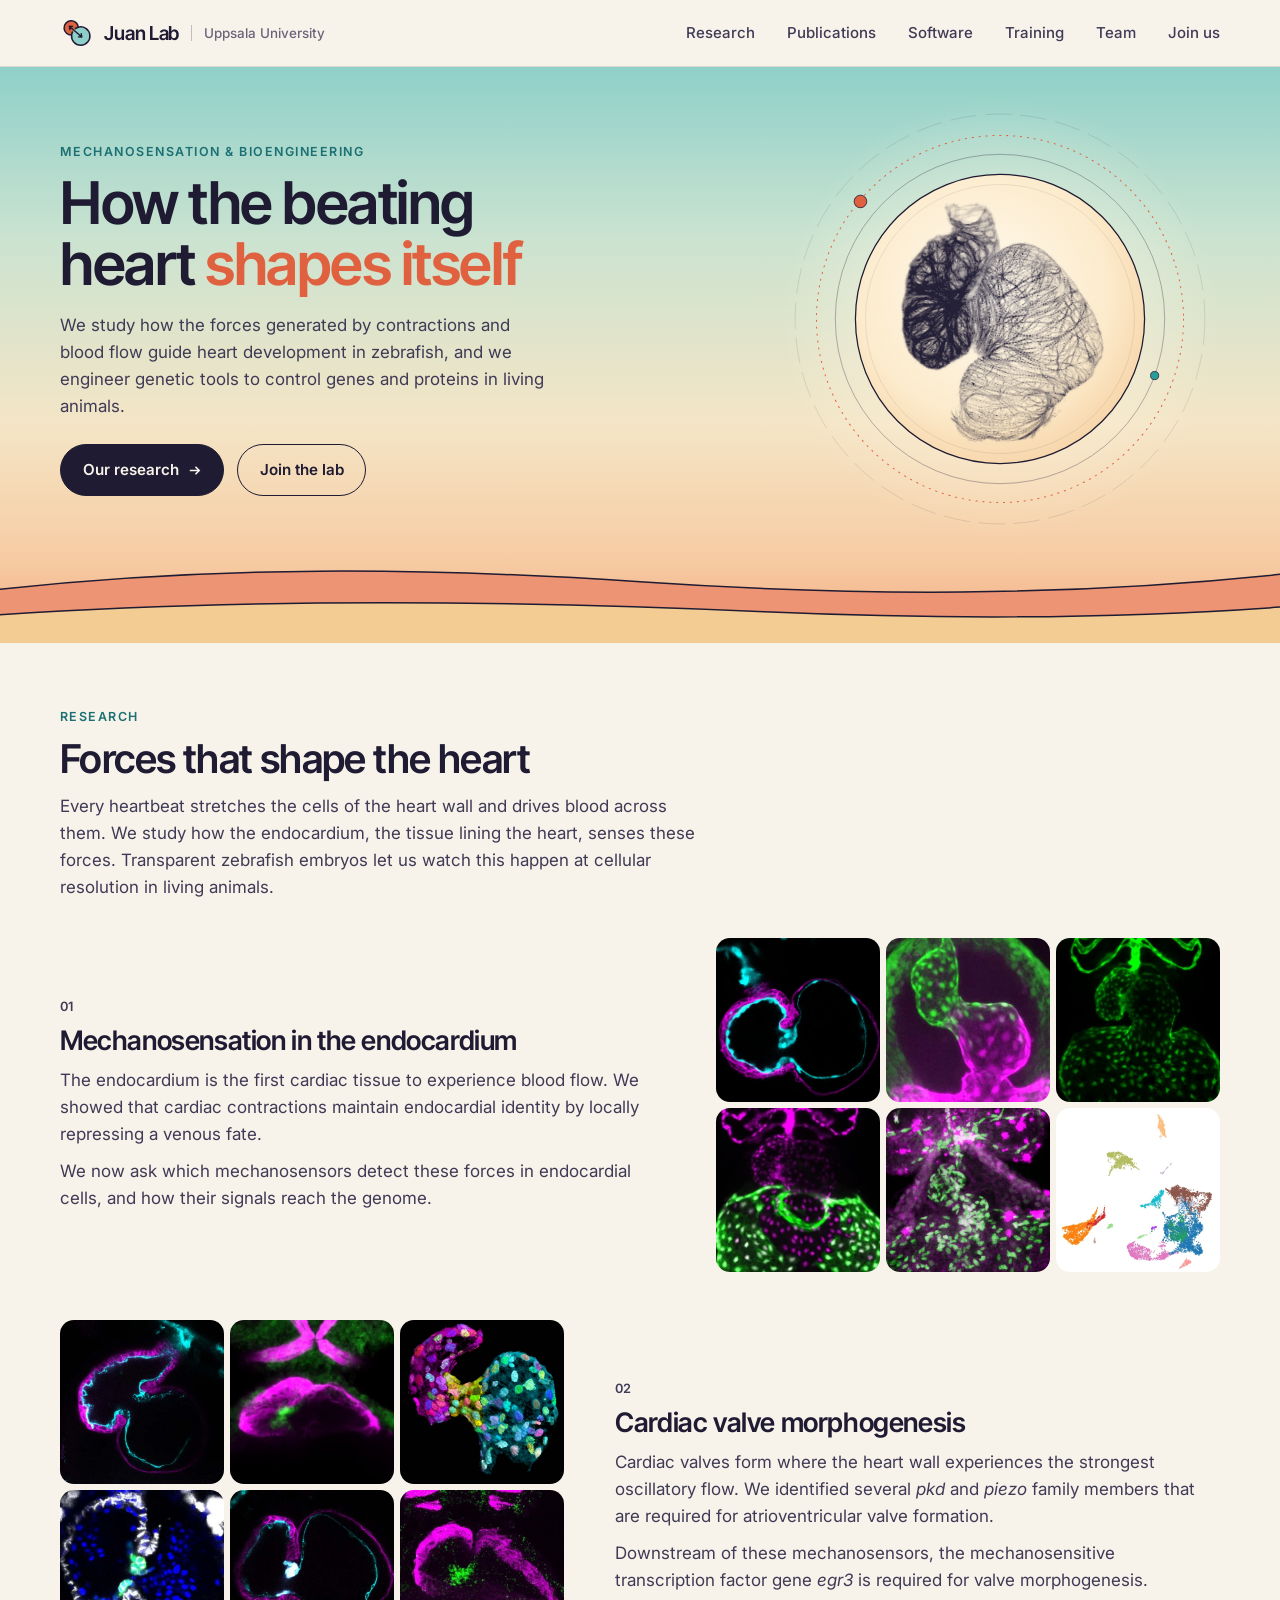
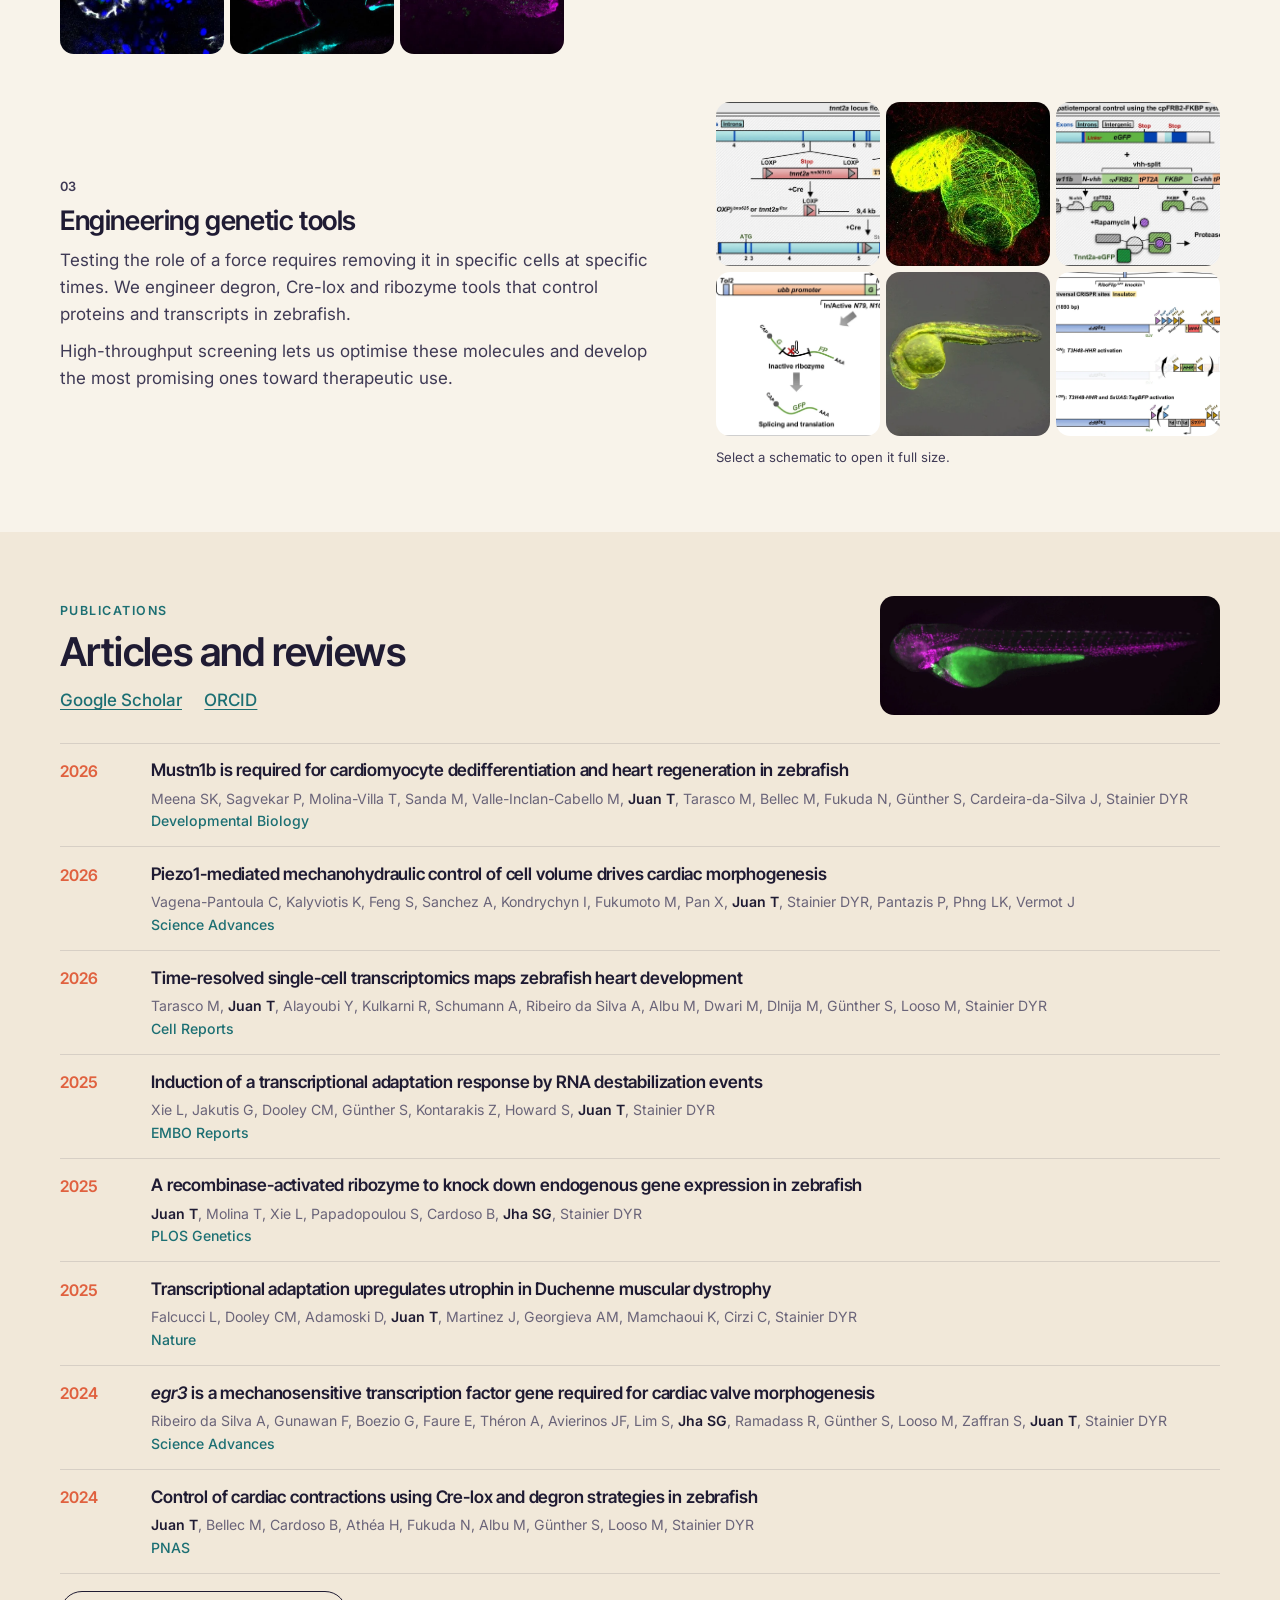
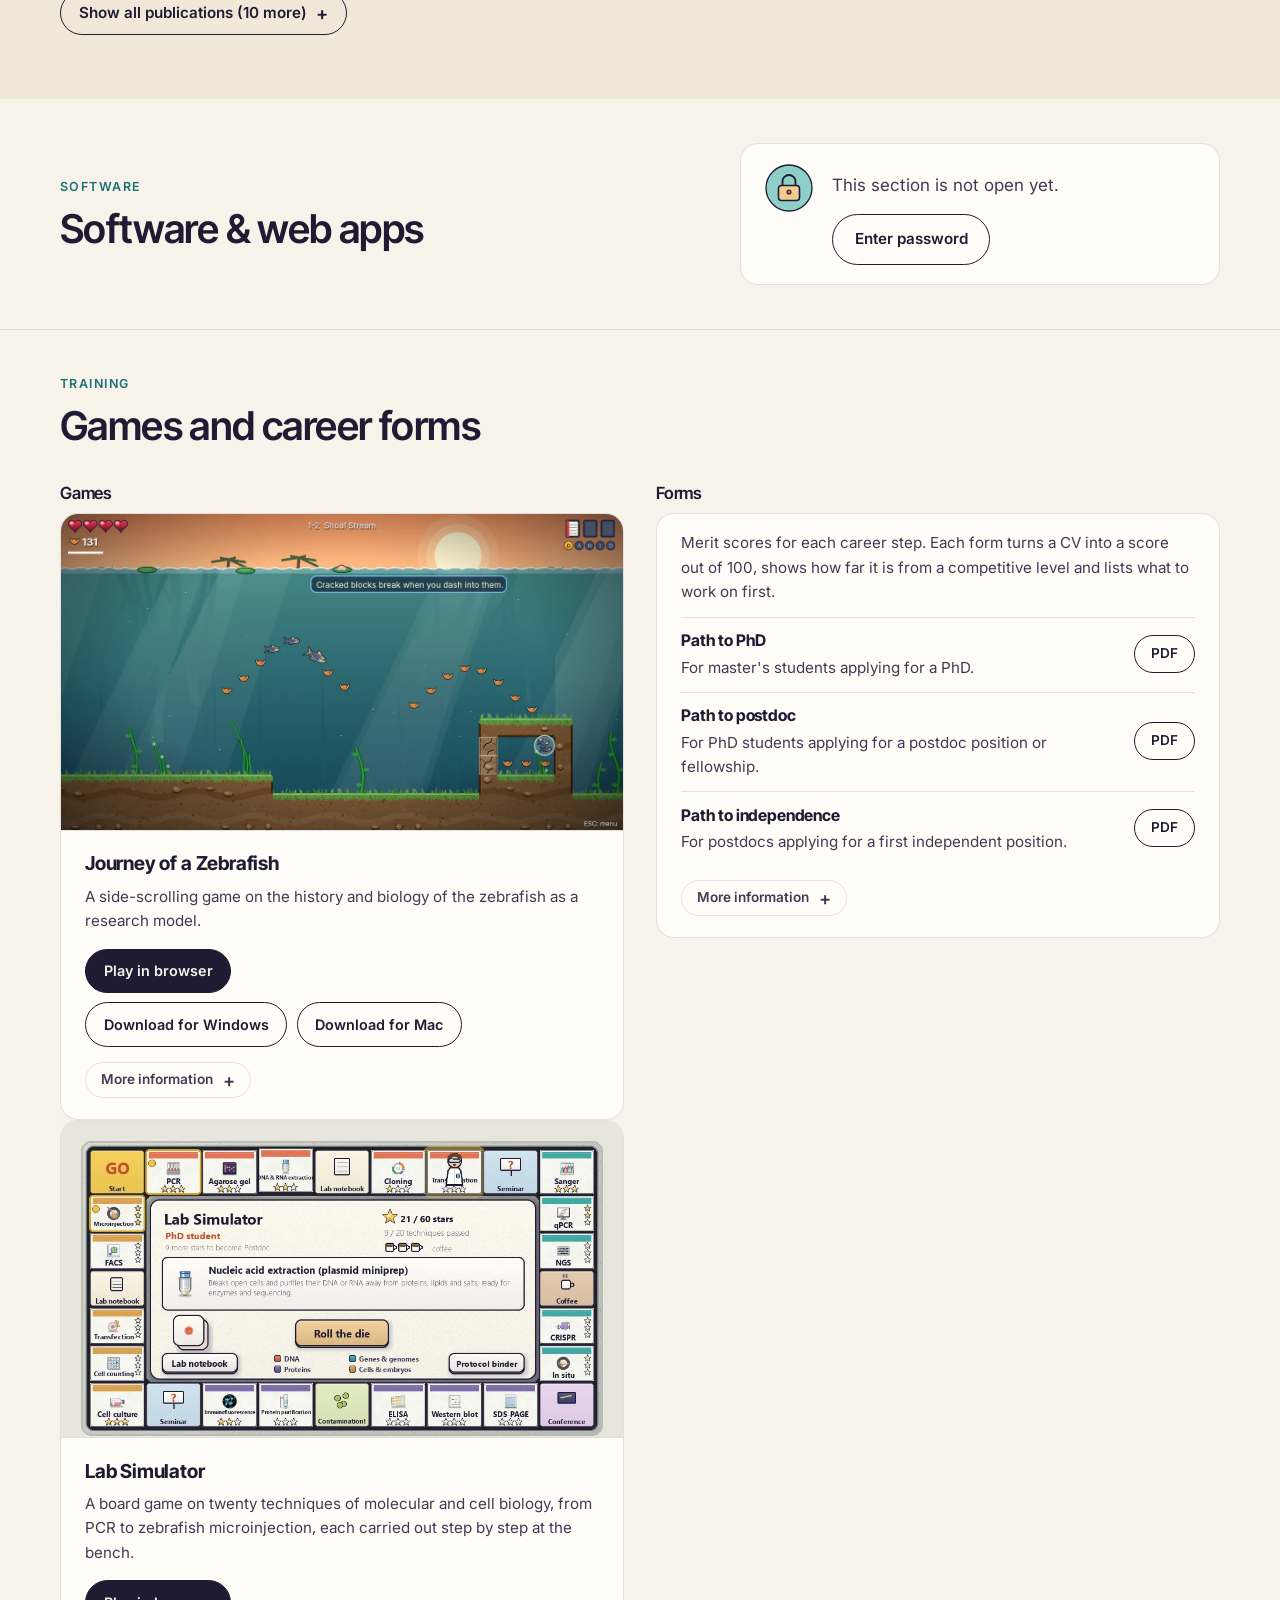
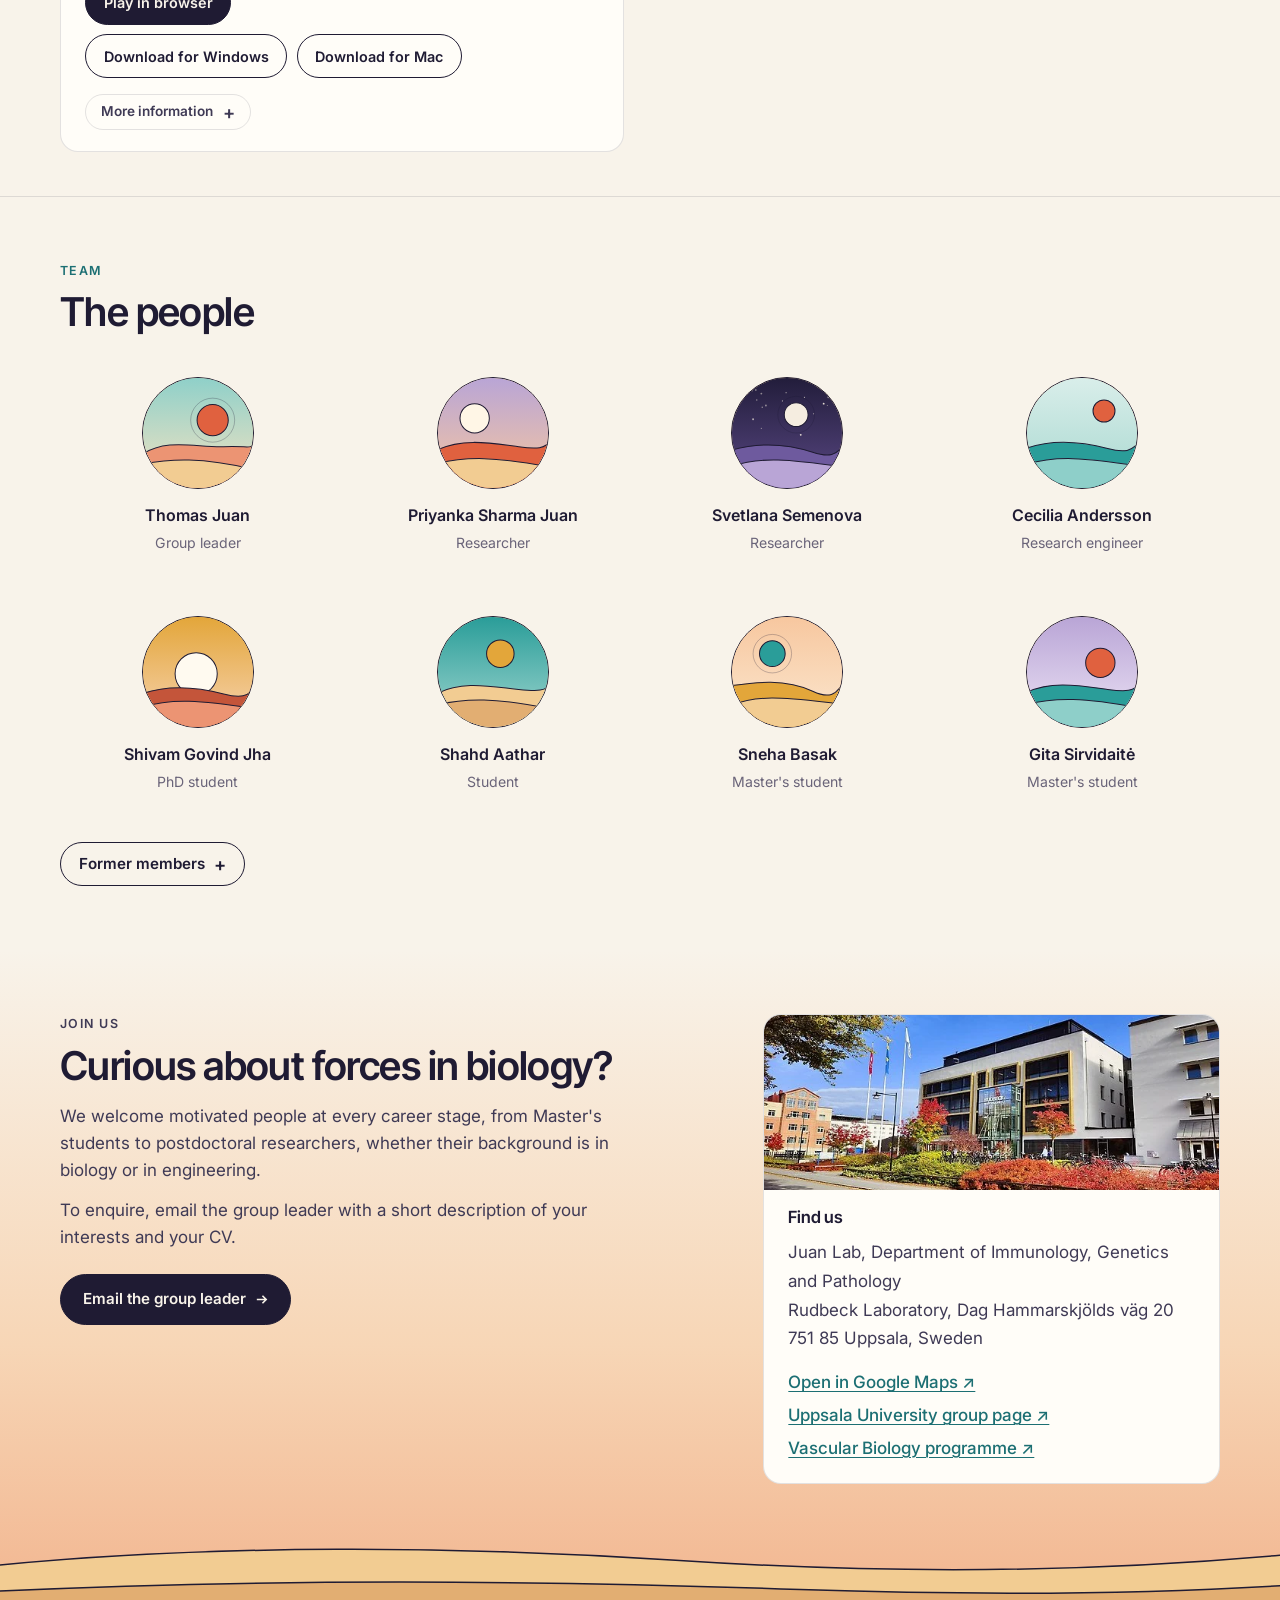
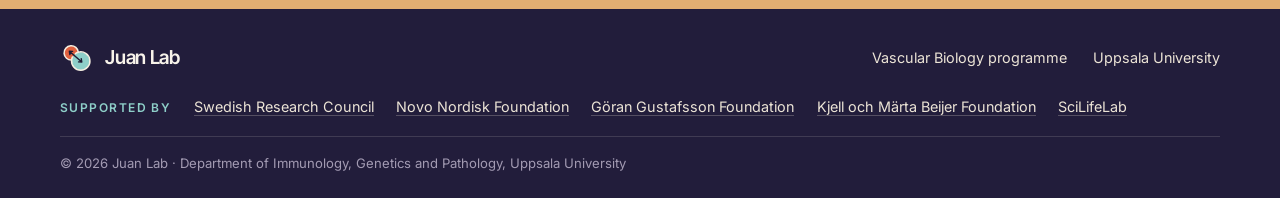
==== index.html @ f505b461 "Training: add Lab Simulator A second game in the Games subsection: a board game on twenty techniques" ====
<!DOCTYPE html>
<html lang="en">
<head>
  <meta charset="utf-8">
  <meta name="viewport" content="width=device-width, initial-scale=1">
  <title>Juan Lab · Mechanosensation and Bioengineering · Uppsala University</title>
  <meta name="description" content="Juan Lab at Uppsala University studies how cardiac contractions and blood flow shape the developing heart in zebrafish, and engineers genetic tools to control genes and proteins in living animals.">
  <link rel="canonical" href="https://juanlab.org/">
  <meta name="theme-color" content="#f8f3ea">

  <meta property="og:type" content="website">
  <meta property="og:site_name" content="Juan Lab">
  <meta property="og:title" content="Juan Lab · How the beating heart shapes itself">
  <meta property="og:description" content="Mechanosensation in cardiovascular development and biomolecule engineering, in zebrafish. Uppsala University.">
  <meta property="og:url" content="https://juanlab.org/">
  <meta property="og:image" content="https://juanlab.org/assets/img/hero/og-image.jpg?v=20261113b">
  <meta property="og:image:width" content="1200">
  <meta property="og:image:height" content="630">
  <meta property="og:image:alt" content="How the beating heart shapes itself, beside a line drawing of a zebrafish heart">
  <meta name="twitter:card" content="summary_large_image">

  <link rel="icon" href="assets/logo/favicon.svg?v=20261113d" type="image/svg+xml">
  <link rel="icon" href="assets/logo/favicon-32.png?v=20261113d" sizes="32x32" type="image/png">
  <link rel="apple-touch-icon" href="assets/logo/apple-touch-icon.png?v=20261113d">

  <link rel="preconnect" href="https://fonts.googleapis.com">
  <link rel="preconnect" href="https://fonts.gstatic.com" crossorigin>
  <link href="https://fonts.googleapis.com/css2?family=Inter+Tight:wght@500;600&family=Inter:wght@400;500;600&display=swap" rel="stylesheet">
  <link rel="stylesheet" href="assets/css/style.css?v=20261119b">

  <script type="application/ld+json">
  {
    "@context": "https://schema.org",
    "@type": "ResearchOrganization",
    "name": "Juan Lab",
    "url": "https://juanlab.org/",
    "logo": "https://juanlab.org/assets/logo/juanlab-logo.svg",
    "description": "Mechanosensation in cardiovascular development and biomolecule engineering in zebrafish.",
    "parentOrganization": { "@type": "CollegeOrUniversity", "name": "Uppsala University" },
    "address": {
      "@type": "PostalAddress",
      "streetAddress": "Dag Hammarskjölds väg 20",
      "postalCode": "751 85",
      "addressLocality": "Uppsala",
      "addressCountry": "SE"
    }
  }
  </script>
  <script>document.documentElement.classList.add('js');</script>
</head>

<body>
  <a class="skip-link" href="#main">Skip to content</a>

  <!-- ====================================================================
       HEADER
       ==================================================================== -->
  <header class="site-header">
    <div class="w nav">
      <a class="brand" href="#top" aria-label="Juan Lab, back to top">
        <img src="assets/logo/juanlab-logo.svg?v=20261113d" alt="" width="34" height="34">
        <span class="brand-name">Juan Lab</span>
        <span class="brand-aff">Uppsala University</span>
      </a>
      <button class="nav-toggle" type="button" aria-expanded="false" aria-controls="nav-links">
        <span></span><span class="visually-hidden">Menu</span>
      </button>
      <nav aria-label="Primary">
        <ul class="nav-links" id="nav-links">
          <li><a href="#research">Research</a></li>
          <li><a href="#publications">Publications</a></li>
          <li><a href="#software">Software</a></li>
          <li><a href="#training">Training</a></li>
          <li><a href="#team">Team</a></li>
          <li><a href="#join">Join us</a></li>
        </ul>
      </nav>
    </div>
  </header>

  <main id="main">

    <!-- ==================================================================
         HERO
         The "galaxy" is a line drawing of a zebrafish heart. It is capped in
         size so it stays sharp on large screens.
         ================================================================== -->
    <section class="hero" id="top" aria-labelledby="hero-title">
      <div class="w hero-inner">
        <div class="hero-copy">
          <p class="eyebrow">Mechanosensation &amp; Bioengineering</p>
          <h1 id="hero-title">How the beating heart <span>shapes itself</span></h1>
          <p class="lede">
            We study how the forces generated by contractions and blood flow guide heart development
            in zebrafish, and we engineer genetic tools to control genes and proteins in living animals.
          </p>
          <div class="hero-actions">
            <a class="btn" href="#research">Our research
              <svg viewBox="0 0 16 16" fill="none" aria-hidden="true"><path d="M3 8h10M9 4l4 4-4 4" stroke="currentColor" stroke-width="1.7"/></svg>
            </a>
            <a class="btn btn--light" href="#join">Join the lab</a>
          </div>
        </div>

        <div class="cosmos" aria-hidden="true">
          <svg class="galaxy-heart" viewBox="0 0 700 700">
            <defs>
              <radialGradient id="halo">
                <stop offset="0" stop-color="#fff6e2" stop-opacity=".95"/>
                <stop offset=".62" stop-color="#fff6e2" stop-opacity=".3"/>
                <stop offset="1" stop-color="#fff6e2" stop-opacity="0"/>
              </radialGradient>
              <radialGradient id="sunFill" cx=".44" cy=".4" r=".7">
                <stop offset="0" stop-color="#fffaf0"/>
                <stop offset=".62" stop-color="#fcebcc"/>
                <stop offset="1" stop-color="#f5cc9b"/>
              </radialGradient>
              <clipPath id="sunClip"><circle cx="350" cy="350" r="228"/></clipPath>
            </defs>
            <circle cx="350" cy="350" r="350" fill="url(#halo)"/>
            <g class="orbits" fill="none">
              <circle cx="350" cy="350" r="262" stroke="#1f1b33" stroke-width="1.1" stroke-opacity=".45"/>
              <circle cx="350" cy="350" r="292" stroke="#e0613f" stroke-width="1.6" stroke-dasharray="2 9" stroke-linecap="round"/>
              <circle cx="350" cy="350" r="326" stroke="#1f1b33" stroke-width=".8" stroke-opacity=".22" stroke-dasharray="42 14"/>
              <circle cx="128" cy="163" r="10" fill="#e0613f" stroke="#1f1b33" stroke-width="1.3"/>
              <circle cx="596" cy="440" r="6.5" fill="#2a9d99" stroke="#1f1b33" stroke-width="1.2"/>
            </g>
            <circle cx="350" cy="350" r="230" fill="url(#sunFill)" stroke="#1f1b33" stroke-width="2"/>
            <circle cx="350" cy="350" r="214" fill="none" stroke="#1f1b33" stroke-width=".7" stroke-opacity=".2"/>
            <g clip-path="url(#sunClip)">
              <image href="assets/img/hero/heart-lines.webp" x="183" y="148" width="334" height="405" transform="rotate(-7 350 350)"/>
            </g>
          </svg>
        </div>
      </div>

      <svg class="dunes" viewBox="0 0 1440 160" preserveAspectRatio="none" aria-hidden="true">
        <path d="M-10 72 C240 30 480 34 720 58 C960 82 1200 84 1450 44 L1450 175 L-10 175Z" fill="#ec9473" stroke="#1f1b33" stroke-width="1.5" vector-effect="non-scaling-stroke"/>
        <path d="M-10 114 C260 86 560 88 860 108 C1080 122 1280 118 1450 99 L1450 175 L-10 175Z" fill="#f2cc92" stroke="#1f1b33" stroke-width="1.5" vector-effect="non-scaling-stroke"/>
      </svg>
    </section>

    <!-- ==================================================================
         RESEARCH
         ================================================================== -->
    <section class="section" id="research" aria-labelledby="research-title">
      <div class="w">
        <header class="section-head">
          <p class="eyebrow">Research</p>
          <h2 id="research-title">Forces that shape the heart</h2>
          <p class="lede">
            Every heartbeat stretches the cells of the heart wall and drives blood across them.
            We study how the endocardium, the tissue lining the heart, senses these forces. Transparent
            zebrafish embryos let us watch this happen at cellular resolution in living animals.
          </p>
        </header>

        <div class="themes">
          <article class="theme reveal">
            <div>
              <p class="theme-tag">01</p>
              <h3>Mechanosensation in the endocardium</h3>
              <p>
                The endocardium is the first cardiac tissue to experience blood flow. We showed that cardiac
                contractions maintain endocardial identity by locally repressing a venous fate.
              </p>
              <p>
                We now ask which mechanosensors detect these forces in endocardial cells, and how their
                signals reach the genome.
              </p>
            </div>
            <div class="panel">
              <ul class="mosaic">
                <li><img src="assets/img/research-1-endocardium/heart-section.webp" width="693" height="693" loading="lazy" alt="Confocal section of a 72 hpf zebrafish heart"></li>
                <li><img src="assets/img/research-1-endocardium/endocardium-and-vein.webp" width="368" height="368" loading="lazy" alt="Zebrafish heart labelled with endocardial and venous reporters"></li>
                <li><img src="assets/img/research-1-endocardium/heart-and-arches.webp" width="512" height="512" loading="lazy" alt="Zebrafish heart and pharyngeal arch vessels, endothelial reporter"></li>
                <li><img src="assets/img/research-1-endocardium/endocardial-ring.webp" width="360" height="360" loading="lazy" alt="Zebrafish heart imaged with endothelial and nuclear reporters"></li>
                <li><img src="assets/img/research-1-endocardium/heart-nuclei.webp" width="512" height="512" loading="lazy" alt="Zebrafish heart with fluorescent nuclei"></li>
                <li class="light"><img src="assets/img/research-1-endocardium/single-cell-umap.webp" width="451" height="450" loading="lazy" alt="Single-cell transcriptomic map of zebrafish heart cells"></li>
              </ul>
            </div>
          </article>

          <article class="theme reveal">
            <div>
              <p class="theme-tag">02</p>
              <h3>Cardiac valve morphogenesis</h3>
              <p>
                Cardiac valves form where the heart wall experiences the strongest oscillatory flow. We identified
                several <i>pkd</i> and <i>piezo</i> family members that are required for atrioventricular
                valve formation.
              </p>
              <p>
                Downstream of these mechanosensors, the mechanosensitive transcription factor gene <i>egr3</i> is
                required for valve morphogenesis.
              </p>
            </div>
            <div class="panel">
              <ul class="mosaic">
                <li><img src="assets/img/research-2-valves/heart-section.webp" width="500" height="500" loading="lazy" alt="Confocal section of a 72 hpf zebrafish heart, endocardium in cyan and myocardium in magenta"></li>
                <li><img src="assets/img/research-2-valves/klf2a-at-the-avc.webp" width="408" height="408" loading="lazy" alt="78 hpf zebrafish heart stained for MHC (magenta) and klf2a (green) at the atrioventricular canal"></li>
                <li><img src="assets/img/research-2-valves/endocardial-segmentation.webp" width="538" height="538" loading="lazy" alt="Segmented endocardial nuclei in a 48 hpf zebrafish heart"></li>
                <li><img src="assets/img/research-2-valves/alcama-and-egr3.webp" width="400" height="400" loading="lazy" alt="Zebrafish heart stained for DAPI, Alcama and egr3 at the atrioventricular canal"></li>
                <li><img src="assets/img/research-2-valves/egr3-reporter.webp" width="512" height="512" loading="lazy" alt="egr3 reporter expression at the atrioventricular canal of a 72 hpf zebrafish heart"></li>
                <li><img src="assets/img/research-2-valves/klf2-heart.webp" width="408" height="408" loading="lazy" alt="78 hpf zebrafish heart stained for MHC (magenta) and klf2 (green)"></li>
              </ul>
            </div>
          </article>

          <article class="theme reveal">
            <div>
              <p class="theme-tag">03</p>
              <h3>Engineering genetic tools</h3>
              <p>
                Testing the role of a force requires removing it in specific cells at specific times. We engineer
                degron, Cre-lox and ribozyme tools that control proteins and transcripts in zebrafish.
              </p>
              <p>
                High-throughput screening lets us optimise these molecules and develop the most promising ones
                toward therapeutic use.
              </p>
            </div>
            <div class="panel">
              <ul class="mosaic">
                <li><a href="assets/img/research-3-tools/schematics/tnnt2a-floxing.webp" target="_blank" rel="noopener">
                  <img src="assets/img/research-3-tools/schematics/tnnt2a-floxing-tile.webp" width="679" height="679" loading="lazy" alt="Schematic of the tnnt2a locus floxing strategy, using Cre-lox recombination and a CRISPR/Cas9 knock-in"></a></li>
                <li><img src="assets/img/research-3-tools/tnnt2a-egfp-heart.webp" width="247" height="247" loading="lazy" alt="Zebrafish heart with endogenously tagged Tnnt2a-eGFP"></li>
                <li><a href="assets/img/research-3-tools/schematics/split-zgrad.webp" target="_blank" rel="noopener">
                  <img src="assets/img/research-3-tools/schematics/split-zgrad-tile.webp" width="679" height="679" loading="lazy" alt="Schematic of the split-zGRAD degron: rapamycin reconstitutes a GFP nanobody that targets Tnnt2a-eGFP for proteasomal degradation"></a></li>
                <li><a href="assets/img/research-3-tools/schematics/ribozyme-reporter.webp" target="_blank" rel="noopener">
                  <img src="assets/img/research-3-tools/schematics/ribozyme-reporter-tile.webp" width="679" height="679" loading="lazy" alt="Schematic of the dual-promoter ribozyme reporter: an active ribozyme in the intron drives pre-mRNA cleavage and degradation"></a></li>
                <li><img src="assets/img/research-3-tools/ribozyme-embryo.webp" width="511" height="410" loading="lazy" alt="25 hpf zebrafish embryo co-expressing eGFP and mCherry"></li>
                <li><a href="assets/img/research-3-tools/schematics/riboflip.webp" target="_blank" rel="noopener">
                  <img src="assets/img/research-3-tools/schematics/riboflip-tile.webp" width="800" height="800" loading="lazy" alt="Schematic of the RiboFlip cassette at the zebrafish alb locus, in its OFF, Flp-ON and Cre-ON orientations"></a></li>
              </ul>
              <p class="panel-note">Select a schematic to open it full size.</p>
            </div>
          </article>
        </div>
      </div>
    </section>

    <!-- ==================================================================
         PUBLICATIONS
         Lab members are in <b>. The first list is always visible; older
         items sit in the drop-down below it.
         ================================================================== -->
    <section class="section section--alt" id="publications" aria-labelledby="pubs-title">
      <div class="w">
        <div class="pubs-head">
          <header class="section-head">
            <p class="eyebrow">Publications</p>
            <h2 id="pubs-title">Articles and reviews</h2>
            <div class="pub-links">
              <a class="text-link" href="https://scholar.google.com/citations?user=vMfxQ8AAAAAJ&amp;hl=en&amp;view_op=list_works&amp;sortby=pubdate" target="_blank" rel="noopener">Google Scholar</a>
              <a class="text-link" href="https://orcid.org/0000-0002-9654-3717" target="_blank" rel="noopener">ORCID</a>
            </div>
          </header>
          <figure class="pubs-art">
            <img src="assets/img/publications/larva.webp" width="1147" height="401" loading="lazy" alt="Live zebrafish larva imaged with fluorescent reporters">
          </figure>
        </div>

        <ol class="pubs">
          <li class="pub"><span class="pub-year">2026</span><div><a class="pub-title" href="https://doi.org/10.1016/j.ydbio.2026.10.004" target="_blank" rel="noopener">Mustn1b is required for cardiomyocyte dedifferentiation and heart regeneration in zebrafish</a><p class="authors">Meena SK, Sagvekar P, Molina-Villa T, Sanda M, Valle-Inclan-Cabello M, <b>Juan T</b>, Tarasco M, Bellec M, Fukuda N, Günther S, Cardeira-da-Silva J, Stainier DYR</p><p class="journal">Developmental Biology</p></div></li>
          <li class="pub"><span class="pub-year">2026</span><div><a class="pub-title" href="https://doi.org/10.1126/sciadv.aea7025" target="_blank" rel="noopener">Piezo1-mediated mechanohydraulic control of cell volume drives cardiac morphogenesis</a><p class="authors">Vagena-Pantoula C, Kalyviotis K, Feng S, Sanchez A, Kondrychyn I, Fukumoto M, Pan X, <b>Juan T</b>, Stainier DYR, Pantazis P, Phng LK, Vermot J</p><p class="journal">Science Advances</p></div></li>
          <li class="pub"><span class="pub-year">2026</span><div><a class="pub-title" href="https://doi.org/10.1016/j.celrep.2026.117249" target="_blank" rel="noopener">Time-resolved single-cell transcriptomics maps zebrafish heart development</a><p class="authors">Tarasco M, <b>Juan T</b>, Alayoubi Y, Kulkarni R, Schumann A, Ribeiro da Silva A, Albu M, Dwari M, Dlnija M, Günther S, Looso M, Stainier DYR</p><p class="journal">Cell Reports</p></div></li>
          <li class="pub"><span class="pub-year">2025</span><div><a class="pub-title" href="https://doi.org/10.1038/s44319-025-00427-3" target="_blank" rel="noopener">Induction of a transcriptional adaptation response by RNA destabilization events</a><p class="authors">Xie L, Jakutis G, Dooley CM, Günther S, Kontarakis Z, Howard S, <b>Juan T</b>, Stainier DYR</p><p class="journal">EMBO Reports</p></div></li>
          <li class="pub"><span class="pub-year">2025</span><div><a class="pub-title" href="https://doi.org/10.1371/journal.pgen.1011594" target="_blank" rel="noopener">A recombinase-activated ribozyme to knock down endogenous gene expression in zebrafish</a><p class="authors"><b>Juan T</b>, Molina T, Xie L, Papadopoulou S, Cardoso B, <b>Jha SG</b>, Stainier DYR</p><p class="journal">PLOS Genetics</p></div></li>
          <li class="pub"><span class="pub-year">2025</span><div><a class="pub-title" href="https://doi.org/10.1038/s41586-024-08539-x" target="_blank" rel="noopener">Transcriptional adaptation upregulates utrophin in Duchenne muscular dystrophy</a><p class="authors">Falcucci L, Dooley CM, Adamoski D, <b>Juan T</b>, Martinez J, Georgieva AM, Mamchaoui K, Cirzi C, Stainier DYR</p><p class="journal">Nature</p></div></li>
          <li class="pub"><span class="pub-year">2024</span><div><a class="pub-title" href="https://doi.org/10.1126/sciadv.adl0633" target="_blank" rel="noopener"><i>egr3</i> is a mechanosensitive transcription factor gene required for cardiac valve morphogenesis</a><p class="authors">Ribeiro da Silva A, Gunawan F, Boezio G, Faure E, Théron A, Avierinos JF, Lim S, <b>Jha SG</b>, Ramadass R, Günther S, Looso M, Zaffran S, <b>Juan T</b>, Stainier DYR</p><p class="journal">Science Advances</p></div></li>
          <li class="pub"><span class="pub-year">2024</span><div><a class="pub-title" href="https://doi.org/10.1073/pnas.2309842121" target="_blank" rel="noopener">Control of cardiac contractions using Cre-lox and degron strategies in zebrafish</a><p class="authors"><b>Juan T</b>, Bellec M, Cardoso B, Athéa H, Fukuda N, Albu M, Günther S, Looso M, Stainier DYR</p><p class="journal">PNAS</p></div></li>
        </ol>
        <details class="more">
          <summary>Show all publications (10 more)</summary>
          <ol class="pubs">
            <li class="pub"><span class="pub-year">2024</span><div><a class="pub-title" href="https://doi.org/10.1242/dev.203028" target="_blank" rel="noopener"><i>flt1</i> inactivation promotes zebrafish cardiac regeneration by enhancing endothelial activity and limiting the fibrotic response</a><p class="authors">Wang ZY, Mehra A, Wang QC, Gupta S, Ribeiro da Silva A, <b>Juan T</b>, Günther S, Looso M, Detleffsen J, Stainier DYR, Marín-Juez R</p><p class="journal">Development</p></div></li>
            <li class="pub"><span class="pub-year">2024</span><div><a class="pub-title" href="https://doi.org/10.1242/dev.202806" target="_blank" rel="noopener">Shh signaling activity predicts cardiac laterality in <i>Astyanax mexicanus</i> populations</a><p class="authors"><b>Juan T</b>, Ebnicher G</p><p class="journal">Development</p></div></li>
            <li class="pub"><span class="pub-year">2023</span><div><a class="pub-title" href="https://doi.org/10.1038/s41467-023-35843-3" target="_blank" rel="noopener">Multiple <i>pkd</i> and <i>piezo</i> gene family members are required for atrioventricular valve formation</a><p class="authors"><b>Juan T</b>, Ribeiro da Silva A, Cardoso B, Lim SE, Charteau V, Stainier DYR</p><p class="journal">Nature Communications</p></div></li>
            <li class="pub"><span class="pub-year">2023</span><div><a class="pub-title" href="https://doi.org/10.1242/dev.202360" target="_blank" rel="noopener">Pathway to Independence: the future of developmental biology</a><p class="authors">Agarwal P, Cadart C, Fort L, Gahan J, Greenspan L, <b>Juan T</b>, Kameneva P, Miao Y</p><p class="journal">Development</p></div></li>
            <li class="pub"><span class="pub-year">2023</span><div><a class="pub-title" href="https://doi.org/10.1242/dev.202257" target="_blank" rel="noopener">Pathway to Independence: an interview with Thomas Juan</a><p class="journal">Development</p></div></li>
            <li class="pub"><span class="pub-year">2022</span><div><a class="pub-title" href="https://doi.org/10.1126/sciadv.abj2029" target="_blank" rel="noopener">Parental mutations influence wild-type offspring via transcriptional adaptation</a><p class="authors">Jiang Z, El-Brolosy MA, Serobyan V, Welker JM, Retzer N, Dooley CM, Jakutis G, <b>Juan T</b>, Fukuda N, Maischein HM, Balciunas D, Stainier DYR</p><p class="journal">Science Advances</p></div></li>
            <li class="pub"><span class="pub-year">2018</span><div><a class="pub-title" href="https://doi.org/10.1038/s41467-018-04284-8" target="_blank" rel="noopener">Myosin1D is an evolutionarily conserved regulator of animal left-right asymmetry</a><p class="authors"><b>Juan T</b>, Géminard C, Coutelis JB, Cerezo D, Polès S, Noselli S, Fürthauer M</p><p class="journal">Nature Communications</p></div></li>
            <li class="pub"><span class="pub-year">2018</span><div><a class="pub-title" href="https://doi.org/10.1016/j.semcdb.2017.08.022" target="_blank" rel="noopener">Biogenesis and function of ESCRT-dependent extracellular vesicles</a><p class="authors"><b>Juan T</b>, Fürthauer M</p><p class="journal">Seminars in Cell &amp; Developmental Biology</p></div></li>
            <li class="pub"><span class="pub-year">2015</span><div><a class="pub-title" href="https://doi.org/10.1016/j.celrep.2015.09.008" target="_blank" rel="noopener">Companion blood cells control ovarian stem cell niche microenvironment and homeostasis</a><p class="authors">Van De Bor V, Zimniak G, Papone L, Cerezo D, Malbouyres M, <b>Juan T</b>, Ruggiero F, Noselli S</p><p class="journal">Cell Reports</p></div></li>
            <li class="pub"><span class="pub-year">2015</span><div><a class="pub-title" href="https://doi.org/10.1051/jbio/2015009" target="_blank" rel="noopener">The ESCRT complex: from endosomal transport to the development of multicellular organisms</a><p class="authors"><b>Juan T</b>, Fürthauer M</p><p class="journal">Biologie Aujourd'hui</p></div></li>
          </ol>
        </details>
      </div>
    </section>

    <!-- ==================================================================
         SOFTWARE & WEB APPS (placeholder until the tools are released)
         ================================================================== -->
    <section class="section section--band" id="software" aria-labelledby="software-title">
      <div class="w">
        <div class="band-row">
          <header class="section-head">
            <p class="eyebrow">Software</p>
            <h2 id="software-title">Software &amp; web apps</h2>
          </header>
          <!-- This section's content is not in this page. It is encrypted in
               assets/locked/software.json (AES-GCM, key from the password via
               PBKDF2) and decrypted in the browser once the password is typed.
               To change the content, edit private/software-section.html and run
               tools/encrypt-section.py. -->
          <div class="gate" id="software-gate" data-payload="assets/locked/software.json">
            <svg class="gate-icon" viewBox="0 0 48 48" aria-hidden="true">
              <circle cx="24" cy="24" r="23" fill="#8ecfc9" stroke="#1f1b33" stroke-width="1.3"/>
              <path d="M17.5 22v-4.5a6.5 6.5 0 0 1 13 0V22" fill="none" stroke="#1f1b33" stroke-width="1.8"/>
              <rect x="13.5" y="21.5" width="21" height="15" rx="3" fill="#f2cc92" stroke="#1f1b33" stroke-width="1.6"/>
              <circle cx="24" cy="28" r="2" fill="#e0613f" stroke="#1f1b33" stroke-width="1.1"/>
            </svg>
            <div class="gate-body">
              <p class="gate-label">This section is not open yet.</p>
              <button class="btn btn--light" type="button" id="gate-open" aria-expanded="false" aria-controls="gate-form">Enter password</button>
              <form id="gate-form" hidden>
                <label class="gate-label" for="gate-input">Password</label>
                <div class="gate-row">
                  <input id="gate-input" class="gate-input" type="password" autocomplete="off" spellcheck="false" aria-describedby="gate-error">
                  <button class="btn" type="submit" id="gate-submit">Unlock</button>
                </div>
                <p class="gate-error" id="gate-error" role="status" hidden>That password is not correct.</p>
              </form>
              <noscript><p class="gate-error">This section needs JavaScript to open.</p></noscript>
            </div>
          </div>
        </div>

        <div id="software-content" hidden></div>
      </div>
    </section>

    <!-- ==================================================================
         TRAINING
         Heading on top, then two subsections side by side: Games and Forms.
         Games: one .game card per game. The download buttons point at the
         newest release of the game's GitHub repository, so they do not need
         changing when a new version is published.
         Forms: the PDFs in forms/ are copies of the builds in ../forms
         (outside this repository); copy them again after a rebuild.
         ================================================================== -->
    <section class="section section--band" id="training" aria-labelledby="training-title">
      <div class="w">
        <header class="section-head">
          <p class="eyebrow">Training</p>
          <h2 id="training-title">Games and career forms</h2>
        </header>
        <div class="subsections">
          <div class="subsection" id="games">
          <h3 class="sub-title">Games</h3>
          <article class="game">
            <img src="assets/img/games/journey-of-a-zebrafish.webp?v=20261121" alt="A zebrafish and two shoal-mates swim through a river level of the game" width="960" height="540" loading="lazy">
            <div class="game-body">
              <h4>Journey of a Zebrafish</h4>
              <p>A side-scrolling game on the history and biology of the zebrafish as a research model.</p>
              <div class="game-links">
                <a class="btn" href="games/journey-of-a-zebrafish/" data-game="games/journey-of-a-zebrafish/" data-title="Journey of a Zebrafish">Play in browser</a>
              </div>
              <div class="game-links">
                <a class="btn btn--light" href="https://github.com/Thomas-Juan/journey-of-a-zebrafish/releases/latest/download/JourneyOfAZebrafish-Windows.exe" data-download="JourneyOfAZebrafish-Windows.exe" data-size="about 28 MB" data-note="The program is not signed, so Windows may show a notice the first time you run it. Choose More info, then Run anyway.">Download for Windows</a>
                <a class="btn btn--light" href="https://github.com/Thomas-Juan/journey-of-a-zebrafish/releases/latest/download/JourneyOfAZebrafish-macOS.zip" data-download="JourneyOfAZebrafish-macOS.zip" data-size="about 19 MB" data-note="For Apple silicon Macs. Unzip the file, then right-click the app and choose Open the first time.">Download for Mac</a>
              </div>
              <details class="more">
                <summary>More information</summary>
                <dl class="game-info">
                  <dt>The game</dt>
                  <dd>You follow the zebrafish from the rivers of Bengal to the research laboratory. Each level teaches part of the story, and questions along the way test what was learned.</dd>
                  <dt>In the browser</dt>
                  <dd>Needs a keyboard. Progress is kept in that browser.</dd>
                  <dt>Download for Windows</dt>
                  <dd>One file, about 28 MB. Windows may ask for confirmation the first time you run it.</dd>
                  <dt>Download for Mac</dt>
                  <dd>For Apple silicon Macs, about 19 MB. Unzip, then right-click the app and choose Open the first time.</dd>
                  <dt>Cost</dt>
                  <dd>Free. The <a href="https://github.com/Thomas-Juan/journey-of-a-zebrafish">source code</a> is on GitHub.</dd>
                </dl>
              </details>
            </div>
          </article>
          <article class="game">
            <img src="assets/img/games/lab-simulator.webp?v=20261121" alt="The game board: lab benches for twenty techniques around a central panel with the die" width="960" height="540" loading="lazy">
            <div class="game-body">
              <h4>Lab Simulator</h4>
              <p>A board game on twenty techniques of molecular and cell biology, from PCR to zebrafish microinjection, each carried out step by step at the bench.</p>
              <div class="game-links">
                <a class="btn" href="games/lab-simulator/" data-game="games/lab-simulator/" data-title="Lab Simulator" data-hint="Click the game to start, then play with the mouse.">Play in browser</a>
              </div>
              <div class="game-links">
                <a class="btn btn--light" href="https://github.com/Thomas-Juan/lab-simulator/releases/latest/download/LabSimulator-Windows.exe" data-download="LabSimulator-Windows.exe" data-size="about 27 MB" data-note="The program is not signed, so Windows may show a notice the first time you run it. Choose More info, then Run anyway.">Download for Windows</a>
                <a class="btn btn--light" href="https://github.com/Thomas-Juan/lab-simulator/releases/latest/download/LabSimulator-macOS.zip" data-download="LabSimulator-macOS.zip" data-size="about 19 MB" data-note="For Apple silicon Macs. Unzip the file, then right-click the app and choose Open the first time.">Download for Mac</a>
              </div>
              <details class="more">
                <summary>More information</summary>
                <dl class="game-info">
                  <dt>The game</dt>
                  <dd>Roll the die to move between benches. At each bench you find the reagents, pipette, calculate, time the reaction and read the result. Every step ends with a fact about the technique, and each bench has three difficulty levels.</dd>
                  <dt>In the browser</dt>
                  <dd>Needs a mouse. Progress is kept in that browser. The first visit downloads about 15 MB.</dd>
                  <dt>Download for Windows</dt>
                  <dd>One file, about 27 MB. Windows may ask for confirmation the first time you run it.</dd>
                  <dt>Download for Mac</dt>
                  <dd>For Apple silicon Macs, about 19 MB. Unzip, then right-click the app and choose Open the first time.</dd>
                  <dt>Cost</dt>
                  <dd>Free. The <a href="https://github.com/Thomas-Juan/lab-simulator">source code</a> is on GitHub.</dd>
                </dl>
              </details>
            </div>
          </article>
          </div>

          <div class="subsection" id="forms">
          <h3 class="sub-title">Forms</h3>
          <article class="game forms">
            <div class="game-body">
              <p>Merit scores for each career step. Each form turns a CV into a score out of 100, shows how far it is from a competitive level and lists what to work on first.</p>
              <ul class="form-list">
                <li><div><h4>Path to PhD</h4><p>For master's students applying for a PhD.</p></div><a class="btn btn--light" href="forms/path-to-phd.pdf" download="Path to PhD - merit score.pdf" data-download="Path to PhD - merit score.pdf" data-size="about 340 KB" data-from="" data-note="Open it in Adobe Acrobat Reader or Firefox: the score is calculated there. Browsers such as Chrome and Edge show the fields without calculating.">PDF</a></li>
                <li><div><h4>Path to postdoc</h4><p>For PhD students applying for a postdoc position or fellowship.</p></div><a class="btn btn--light" href="forms/path-to-postdoc.pdf" download="Path to postdoc - merit score.pdf" data-download="Path to postdoc - merit score.pdf" data-size="about 370 KB" data-from="" data-note="Open it in Adobe Acrobat Reader or Firefox: the score is calculated there. Browsers such as Chrome and Edge show the fields without calculating.">PDF</a></li>
                <li><div><h4>Path to independence</h4><p>For postdocs applying for a first independent position.</p></div><a class="btn btn--light" href="forms/path-to-independence.pdf" download="Path to independence - merit score.pdf" data-download="Path to independence - merit score.pdf" data-size="about 390 KB" data-from="" data-note="Open it in Adobe Acrobat Reader or Firefox: the score is calculated there. Browsers such as Chrome and Edge show the fields without calculating.">PDF</a></li>
              </ul>
              <details class="more">
                <summary>More information</summary>
                <dl class="game-info">
                  <dt>Filling in</dt>
                  <dd>Open the form in Adobe Acrobat Reader or Firefox; the score updates as you type. Other viewers may show the fields without calculating.</dd>
                  <dt>With an AI model</dt>
                  <dd>Each form ends with a rubric that defines every level. The same rubric as a data file: <a href="forms/path-to-phd-rubric.json">PhD</a>, <a href="forms/path-to-postdoc-rubric.json">postdoc</a>, <a href="forms/path-to-independence-rubric.json">independence</a>.</dd>
                  <dt>Status</dt>
                  <dd>A self-assessment, not an official standard of Uppsala University or of any funder.</dd>
                  <dt>Cost</dt>
                  <dd>Free.</dd>
                </dl>
              </details>
            </div>
          </article>
          </div>
        </div>
      </div>
    </section>

    <!-- ==================================================================
         TEAM
         Click a person to see contact details (from the Uppsala University
         staff directory). Without JavaScript the link opens their UU profile.
         ================================================================== -->
    <section class="section" id="team" aria-labelledby="team-title">
      <div class="w">
        <header class="section-head">
          <p class="eyebrow">Team</p>
          <h2 id="team-title">The people</h2>
        </header>

        <ul class="team">
          <li class="reveal"><a class="member" href="https://www.uu.se/en/contact-and-organisation/staff?query=N24-163" data-name="Thomas Juan" data-role="Group leader · Assistant Professor" data-email="thomas.juan@igp.uu.se" data-avatar="assets/img/team/thomas-juan.svg" data-orcid="https://orcid.org/0000-0002-9654-3717" data-scholar="https://scholar.google.com/citations?user=vMfxQ8AAAAAJ&amp;hl=en&amp;view_op=list_works&amp;sortby=pubdate">
            <span class="avatar"><img src="assets/img/team/thomas-juan.svg" alt="" width="120" height="120"></span>
            <span class="member-name">Thomas Juan</span><span class="member-role">Group leader</span><span class="member-cta">Contact</span></a></li>
          <li class="reveal"><a class="member" href="https://www.uu.se/en/contact-and-organisation/staff?query=N24-2711" data-name="Priyanka Sharma Juan" data-role="Researcher" data-email="priyanka.sharmajuan@igp.uu.se" data-avatar="assets/img/team/priyanka-sharma-juan.svg">
            <span class="avatar"><img src="assets/img/team/priyanka-sharma-juan.svg" alt="" width="120" height="120"></span>
            <span class="member-name">Priyanka Sharma Juan</span><span class="member-role">Researcher</span><span class="member-cta">Contact</span></a></li>
          <li class="reveal"><a class="member" href="https://www.uu.se/en/contact-and-organisation/staff?query=N26-2185" data-name="Svetlana Semenova" data-role="Researcher" data-email="svetlana.semenova@igp.uu.se" data-avatar="assets/img/team/svetlana-semenova.svg">
            <span class="avatar"><img src="assets/img/team/svetlana-semenova.svg" alt="" width="120" height="120"></span>
            <span class="member-name">Svetlana Semenova</span><span class="member-role">Researcher</span><span class="member-cta">Contact</span></a></li>
          <li class="reveal"><a class="member" href="https://www.uu.se/en/contact-and-organisation/staff?query=N25-2524" data-name="Cecilia Andersson" data-role="Research engineer" data-email="cecilia.andersson@igp.uu.se" data-avatar="assets/img/team/cecilia-andersson.svg">
            <span class="avatar"><img src="assets/img/team/cecilia-andersson.svg" alt="" width="120" height="120"></span>
            <span class="member-name">Cecilia Andersson</span><span class="member-role">Research engineer</span><span class="member-cta">Contact</span></a></li>
          <li class="reveal"><a class="member" href="https://www.uu.se/en/contact-and-organisation/staff?query=N24-1959" data-name="Shivam Govind Jha" data-role="PhD student" data-email="shivam.jha@igp.uu.se" data-avatar="assets/img/team/shivam-govind-jha.svg">
            <span class="avatar"><img src="assets/img/team/shivam-govind-jha.svg" alt="" width="120" height="120"></span>
            <span class="member-name">Shivam Govind Jha</span><span class="member-role">PhD student</span><span class="member-cta">Contact</span></a></li>
          <li class="reveal"><a class="member" href="https://www.uu.se/en/contact-and-organisation/staff?query=N26-117" data-name="Shahd Aathar" data-role="Student" data-email="" data-avatar="assets/img/team/shahd-aathar.svg">
            <span class="avatar"><img src="assets/img/team/shahd-aathar.svg" alt="" width="120" height="120"></span>
            <span class="member-name">Shahd Aathar</span><span class="member-role">Student</span><span class="member-cta">Contact</span></a></li>
          <li class="reveal"><button class="member" type="button" data-name="Sneha Basak" data-role="Master's student" data-email="" data-avatar="assets/img/team/sneha-basak.svg">
            <span class="avatar"><img src="assets/img/team/sneha-basak.svg" alt="" width="120" height="120"></span>
            <span class="member-name">Sneha Basak</span><span class="member-role">Master's student</span><span class="member-cta">Contact</span></button></li>
          <li class="reveal"><button class="member" type="button" data-name="Gita Sirvidaitė" data-role="Master's student" data-email="" data-avatar="assets/img/team/gita-sirvidaite.svg">
            <span class="avatar"><img src="assets/img/team/gita-sirvidaite.svg" alt="" width="120" height="120"></span>
            <span class="member-name">Gita Sirvidaitė</span><span class="member-role">Master's student</span><span class="member-cta">Contact</span></button></li>
        </ul>

        <details class="more">
          <summary>Former members</summary>
          <ul class="former-list">
            <li><span>Armand Stoe</span><span class="r">Research assistant · 2025–2026</span></li>
            <li><span>Katerina Belogrudova</span><span class="r">Master's student · 2026</span></li>
            <li><span>Sparshika Mishra</span><span class="r">Undergraduate student · 2026</span></li>
            <li><span>Nandhini Sree Arulmozhi</span><span class="r">Undergraduate student · 2026</span></li>
            <li><span>Phuong Nguyen Hoang Anh</span><span class="r">Undergraduate student · 2026</span></li>
            <li><span>Chuxiang Xue</span><span class="r">Undergraduate student · 2026</span></li>
            <li><span>Elisa Peeters</span><span class="r">Undergraduate student · 2025</span></li>
          </ul>
        </details>

        <dialog class="member-dialog" id="member-dialog" aria-labelledby="dialog-name">
          <button class="dialog-close" type="button" aria-label="Close">×</button>
          <div class="dialog-art"><span class="avatar"><img id="dialog-avatar" src="assets/img/team/thomas-juan.svg" alt="" width="120" height="120"></span></div>
          <div class="dialog-body">
            <h3 id="dialog-name"></h3>
            <p class="dialog-role" id="dialog-role"></p>
            <ul class="dialog-contact">
              <li id="dialog-email-row"><span class="k">Email</span><a id="dialog-email" href="#"></a></li>
              <li><span class="k">Address</span><span>Rudbeck Laboratory, Dag Hammarskjölds väg 20, 751 85 Uppsala</span></li>
              <li id="dialog-profile-row"><span class="k">Profile</span><a id="dialog-profile" href="#" target="_blank" rel="noopener">Uppsala University staff page ↗</a></li>
              <li id="dialog-orcid-row" hidden><span class="k">ORCID</span><a id="dialog-orcid" href="#" target="_blank" rel="noopener">0000-0002-9654-3717 ↗</a></li>
              <li id="dialog-scholar-row" hidden><span class="k">Scholar</span><a id="dialog-scholar" href="#" target="_blank" rel="noopener">Google Scholar profile ↗</a></li>
            </ul>
          </div>
        </dialog>
      </div>
    </section>

    <!-- ==================================================================
         JOIN US
         ================================================================== -->
    <section class="join" id="join" aria-labelledby="join-title">
      <div class="w join-inner">
        <div class="reveal">
          <p class="eyebrow">Join us</p>
          <h2 id="join-title">Curious about forces in biology?</h2>
          <p>
            We welcome motivated people at every career stage, from Master's students to postdoctoral
            researchers, whether their background is in biology or in engineering.
          </p>
          <p>To enquire, email the group leader with a short description of your interests and your CV.</p>
          <div class="hero-actions">
            <a class="btn" href="mailto:thomas.juan@igp.uu.se?subject=Joining%20Juan%20Lab">Email the group leader
              <svg viewBox="0 0 16 16" fill="none" aria-hidden="true"><path d="M3 8h10M9 4l4 4-4 4" stroke="currentColor" stroke-width="1.7"/></svg>
            </a>
          </div>
        </div>
        <aside class="contact-card reveal" aria-label="Address">
          <img class="contact-photo" src="assets/img/contact/rudbeck-laboratory.webp" width="599" height="258" loading="lazy" alt="The Rudbeck Laboratory building in Uppsala">
          <div class="contact-body">
            <h3>Find us</h3>
            <address>
              Juan Lab, Department of Immunology, Genetics and Pathology<br>
              Rudbeck Laboratory, Dag Hammarskjölds väg 20<br>
              751 85 Uppsala, Sweden
            </address>
            <p class="contact-links">
              <a class="text-link" href="https://www.google.com/maps/search/?api=1&amp;query=Rudbecklaboratoriet%2C%20Dag%20Hammarskj%C3%B6lds%20v%C3%A4g%2020%2C%20751%2085%20Uppsala" target="_blank" rel="noopener">Open in Google Maps ↗</a>
              <a class="text-link" href="https://www.uu.se/en/department/immunology-genetics-and-pathology/research/vascular-biology/thomas-juan" target="_blank" rel="noopener">Uppsala University group page ↗</a>
              <a class="text-link" href="https://www.uu.se/en/department/immunology-genetics-and-pathology/research/vascular-biology" target="_blank" rel="noopener">Vascular Biology programme ↗</a>
            </p>
          </div>
        </aside>
      </div>
      <svg class="dunes" viewBox="0 0 1440 120" preserveAspectRatio="none" aria-hidden="true">
        <path d="M-10 53 C240 18 520 22 760 44 C1000 66 1220 64 1450 35 L1450 135 L-10 135Z" fill="#f2cc92" stroke="#1f1b33" stroke-width="1.5" vector-effect="non-scaling-stroke"/>
        <path d="M-10 93 C300 72 620 76 900 90 C1120 100 1300 96 1450 83 L1450 135 L-10 135Z" fill="#e2ae72" stroke="#1f1b33" stroke-width="1.5" vector-effect="non-scaling-stroke"/>
      </svg>
    </section>
  </main>

  <!-- ====================================================================
       FOOTER
       ==================================================================== -->
  <footer class="site-footer">
    <div class="w">
      <div class="footer-top">
        <a class="footer-brand" href="#top">
          <img src="assets/logo/juanlab-logo-light.svg?v=20261113d" alt="" width="34" height="34">
          <span class="brand-name">Juan Lab</span>
        </a>
        <ul class="footer-links">
          <li><a href="https://www.uu.se/en/department/immunology-genetics-and-pathology/research/vascular-biology" target="_blank" rel="noopener">Vascular Biology programme</a></li>
          <li><a href="https://www.uu.se/en/department/immunology-genetics-and-pathology/research/vascular-biology/thomas-juan" target="_blank" rel="noopener">Uppsala University</a></li>
        </ul>
      </div>
      <div class="funders">
        <span class="funders-label">Supported by</span>
        <ul>
          <li><a href="https://www.vr.se/english.html" target="_blank" rel="noopener">Swedish Research Council</a></li>
          <li><a href="https://novonordiskfonden.dk/en/" target="_blank" rel="noopener">Novo Nordisk Foundation</a></li>
          <li><a href="https://gustafssonsstiftelser.se/" target="_blank" rel="noopener">Göran Gustafsson Foundation</a></li>
          <li><a href="https://beijerstiftelsen.se/en/" target="_blank" rel="noopener">Kjell och Märta Beijer Foundation</a></li>
          <li><a href="https://www.scilifelab.se/" target="_blank" rel="noopener">SciLifeLab</a></li>
        </ul>
      </div>
      <div class="footer-bottom">
        <span>© <span id="year">2026</span> Juan Lab · Department of Immunology, Genetics and Pathology, Uppsala University</span>
      </div>
    </div>
  </footer>

  <!-- The window a game plays in. The game page is loaded only when "Play in browser" is clicked. -->
  <dialog class="game-dialog" id="game-dialog" aria-labelledby="game-dialog-title">
    <div class="game-bar">
      <strong id="game-dialog-title">Game</strong>
      <span id="game-dialog-hint">Click the game to start, then use the keyboard.</span>
      <button class="btn game-close" type="button">Close</button>
    </div>
    <div class="game-frame"></div>
  </dialog>

  <!-- Shown before a download starts, so a click on a download button is never a surprise. -->
  <dialog class="notice-dialog" id="download-dialog" aria-labelledby="download-title">
    <h3 id="download-title">The download will start</h3>
    <p id="download-file"></p>
    <p class="notice-note" id="download-note"></p>
    <div class="notice-actions">
      <button class="btn" type="button" id="download-go">Start download</button>
      <button class="btn btn--light" type="button" id="download-cancel">Cancel</button>
    </div>
  </dialog>

  <script src="assets/js/main.js?v=20261121a" defer></script>
</body>
</html>
---- assets/css/style.css ----
/* ==========================================================================
   Juan Lab — site styles
   Desert palette after 1970s ligne claire: sand, coral, turquoise sky,
   lavender shadow, ink. Kept deliberately simple.
   ========================================================================== */

:root {
  --paper: #f8f3ea;
  --paper-2: #f1e8d9;
  --card: #fffdf8;
  --ink: #1f1b33;
  --ink-soft: #3f3a55;
  --muted: #6a6479;
  --line: rgb(31 27 51 / .12);

  --sand: #f2cc92;
  --peach: #f7c79f;
  --coral: #e0613f;
  --coral-dark: #c24e2f;
  --sky: #8ecfc9;
  --turquoise: #2a9d99;
  --teal: #1c6f73;
  --lavender: #b9a5d6;
  --violet: #6e5a9e;
  --night: #221d3b;

  --display: 'Inter Tight', 'Inter', system-ui, -apple-system, 'Segoe UI', sans-serif;
  --sans: 'Inter', system-ui, -apple-system, 'Segoe UI', sans-serif;

  --max-w: 1160px;
  --gutter: clamp(1rem, 4vw, 2.5rem);
  --radius: 14px;
  --header-h: 66px;

  color-scheme: light;
}

*, *::before, *::after { box-sizing: border-box; }
* { margin: 0; padding: 0; }

html {
  scroll-behavior: smooth;
  scroll-padding-top: calc(var(--header-h) + 16px);
  -webkit-text-size-adjust: 100%;
}

body {
  font-family: var(--sans);
  font-size: 1.0625rem;
  line-height: 1.6;
  color: var(--ink);
  background: var(--paper);
  -webkit-font-smoothing: antialiased;
}

img, svg { display: block; max-width: 100%; }
img { height: auto; }

/* the hidden attribute must win over any display rule below */
[hidden] { display: none !important; }
a { color: inherit; }
button { font: inherit; color: inherit; }

:focus-visible { outline: 2.5px solid var(--coral); outline-offset: 3px; border-radius: 4px; }

.w { width: min(100% - 2 * var(--gutter), var(--max-w)); margin-inline: auto; }

.skip-link {
  position: absolute; left: 1rem; top: -100px; z-index: 100;
  background: var(--ink); color: var(--paper);
  padding: .6rem 1rem; border-radius: 8px; font-size: .85rem;
}
.skip-link:focus { top: 1rem; }

.visually-hidden {
  position: absolute !important; width: 1px; height: 1px;
  overflow: hidden; clip: rect(0 0 0 0); white-space: nowrap;
}

/* ---------- Type ---------- */

h1, h2, h3 { font-family: var(--display); font-weight: 600; letter-spacing: -0.015em; line-height: 1.12; }

.eyebrow {
  font-size: .78rem;
  font-weight: 600;
  letter-spacing: .12em;
  text-transform: uppercase;
  color: var(--teal);
  margin-bottom: .6rem;
}

h2 { font-size: clamp(1.85rem, 3.1vw, 2.5rem); }

.lede { font-size: clamp(1.06rem, 1.3vw, 1.18rem); color: var(--ink-soft); max-width: 58ch; }

/* ---------- Buttons ---------- */

.btn {
  display: inline-flex;
  align-items: center;
  gap: .5rem;
  padding: .78rem 1.35rem;
  border-radius: 999px;
  font-size: .95rem;
  font-weight: 600;
  text-decoration: none;
  background: var(--ink);
  color: var(--paper);
  border: 1.5px solid var(--ink);
  transition: background .15s, color .15s, transform .15s;
}
.btn:hover { background: var(--coral); border-color: var(--coral); color: #fff; }
.btn--light { background: transparent; color: var(--ink); }
.btn--light:hover { background: var(--ink); border-color: var(--ink); color: var(--paper); }
.btn svg { width: 15px; height: 15px; }

.text-link {
  font-weight: 500;
  color: var(--teal);
  text-decoration: underline;
  text-decoration-thickness: 1px;
  text-underline-offset: 3px;
}
.text-link:hover { color: var(--coral-dark); }

/* ==========================================================================
   Header
   ========================================================================== */

.site-header {
  position: sticky; top: 0; z-index: 50;
  background: rgb(248 243 234 / .9);
  backdrop-filter: blur(12px);
  -webkit-backdrop-filter: blur(12px);
  border-bottom: 1px solid var(--line);
}
.nav { height: var(--header-h); display: flex; align-items: center; justify-content: space-between; gap: 1rem; }

.brand { display: flex; align-items: center; gap: .65rem; text-decoration: none; }
.brand img { width: 34px; height: 34px; }
.brand-name { font-family: var(--display); font-weight: 600; font-size: 1.2rem; letter-spacing: -0.015em; white-space: nowrap; }
.brand-aff {
  font-size: .84rem;
  font-weight: 500;
  color: var(--muted);
  padding-left: .75rem;
  margin-left: .1rem;
  border-left: 1px solid rgb(31 27 51 / .25);
  line-height: 1.25;
}

.nav-links { display: flex; align-items: center; gap: 2rem; list-style: none; }
.nav-links a {
  font-size: .94rem;
  font-weight: 500;
  white-space: nowrap;
  text-decoration: none;
  color: var(--ink-soft);
  transition: color .15s;
}
.nav-links a:hover, .nav-links a[aria-current='true'] { color: var(--coral-dark); }

.nav-toggle {
  display: none; order: 3;
  width: 44px; height: 44px;
  border: 1px solid var(--line); border-radius: 10px;
  background: var(--card);
  cursor: pointer; align-items: center; justify-content: center;
}
.nav-toggle span, .nav-toggle span::before, .nav-toggle span::after {
  display: block; width: 18px; height: 1.8px; background: var(--ink); position: relative; transition: transform .2s;
}
.nav-toggle span::before, .nav-toggle span::after { content: ''; position: absolute; left: 0; }
.nav-toggle span::before { top: -6px; }
.nav-toggle span::after { top: 6px; }
.nav-toggle[aria-expanded='true'] span { background: transparent; }
.nav-toggle[aria-expanded='true'] span::before { transform: translateY(6px) rotate(45deg); }
.nav-toggle[aria-expanded='true'] span::after { transform: translateY(-6px) rotate(-45deg); }

/* ==========================================================================
   Hero
   The sky and dunes stretch with the window (vector, never blurry);
   the two "galaxies" are capped in size so the heart drawing stays sharp.
   ========================================================================== */

.hero {
  --dune-h: clamp(64px, 7.5vw, 110px);
  position: relative;
  overflow: hidden;
  background: linear-gradient(180deg, #8fd0c9 0%, #cbe3d0 30%, #f4e5c6 62%, #f7cba2 86%, #f1a780 100%);
  padding-bottom: var(--dune-h);
}

.hero-inner {
  position: relative;
  z-index: 2;
  display: grid;
  grid-template-columns: minmax(0, 1fr) minmax(0, 1fr);
  align-items: center;
  gap: 2rem;
  min-height: clamp(400px, 46vh, 480px);
  padding-block: 2rem .5rem;
}

.hero h1 {
  font-size: clamp(2.5rem, 4.6vw, 3.8rem);
  line-height: 1.04;
  letter-spacing: -0.025em;
  margin-bottom: 1.1rem;
  max-width: 13ch;
}
.hero h1 span { color: var(--coral); }
.hero .lede { margin-bottom: 1.5rem; max-width: 44ch; }
.hero-actions { display: flex; flex-wrap: wrap; gap: .8rem; }

.cosmos {
  justify-self: end;
  width: min(100%, 440px);
}
.galaxy-heart { width: 100%; height: auto; }
.galaxy-heart .orbits { transform-origin: 350px 350px; animation: spin 220s linear infinite; }

@keyframes spin { to { transform: rotate(360deg); } }

.dunes {
  position: absolute;
  left: 0; right: 0; bottom: 0;
  width: 100%;
  height: var(--dune-h);
  z-index: 1;
}

/* ==========================================================================
   Sections
   ========================================================================== */

.section { padding-block: clamp(2.75rem, 5vw, 4rem); }
.section--alt { background: var(--paper-2); }
.section-head { margin-bottom: clamp(1.5rem, 3vw, 2.25rem); max-width: 720px; }
.section-head .lede { margin-top: .75rem; }

/* ---------- Research ---------- */

.themes { display: grid; gap: clamp(2.25rem, 4vw, 3rem); }
.theme {
  display: grid;
  grid-template-columns: minmax(0, 6fr) minmax(0, 5fr);
  gap: clamp(1.5rem, 4vw, 3.5rem);
  align-items: center;
}
/* alternate: the middle theme puts its images on the left */
.theme:nth-child(even) { grid-template-columns: minmax(0, 5fr) minmax(0, 6fr); }
.theme:nth-child(even) .panel { order: -1; }
.theme h3 { font-size: clamp(1.4rem, 2.1vw, 1.75rem); margin-bottom: .7rem; }
.theme p { color: var(--ink-soft); max-width: 54ch; }
.theme p + p { margin-top: .6rem; }
.theme-tag { font-size: .8rem; font-weight: 600; color: var(--coral-dark); margin-bottom: .5rem; letter-spacing: .02em; }

.panel { margin: 0; }
.mosaic {
  display: grid;
  grid-template-columns: repeat(3, minmax(0, 1fr));
  gap: 6px;
  list-style: none;
}
/* schematic tiles sit in the same grid as the images, cropped to the square */
.mosaic li a { display: block; width: 100%; height: 100%; }
.panel-note { margin-top: .7rem; font-size: .82rem; color: var(--muted); }
.mosaic li { border-radius: var(--radius); overflow: hidden; background: #0c0a12; aspect-ratio: 1; }
.mosaic li.light { background: #fff; }
.mosaic img { width: 100%; height: 100%; object-fit: cover; transition: transform .5s ease; }
.mosaic li:hover img { transform: scale(1.04); }

/* ---------- Publications ---------- */

.pubs-head {
  display: grid;
  grid-template-columns: minmax(0, 1fr) minmax(0, 340px);
  gap: 2rem;
  align-items: end;
  margin-bottom: clamp(1.25rem, 2.5vw, 1.75rem);
}
.pubs-head .section-head { margin-bottom: 0; }
.pubs-art {
  justify-self: end;
  width: 100%;
  margin: 0;
  border-radius: var(--radius);
  overflow: hidden;
  background: #07060c;
}
.pubs-art img { width: 100%; aspect-ratio: 2.86; object-fit: cover; }

/* ---------- Software (placeholder) ---------- */

/* used by the encrypted Software section, which is inserted at runtime */
.soon {
  display: flex;
  align-items: center;
  gap: 1.1rem;
  padding: 2rem 2.2rem;
  border: 1.5px dashed rgb(31 27 51 / .3);
  border-radius: 18px;
  background: var(--card);
  max-width: 560px;
}
.soon svg { width: 56px; height: 56px; flex: none; }
.soon p { font-family: var(--display); font-weight: 600; font-size: 1.35rem; letter-spacing: -0.01em; }

/* a short band: heading on the left, the locked card on the right */
.section--band { padding-block: clamp(2rem, 3.5vw, 2.75rem); border-bottom: 1px solid var(--line); }
.band-row {
  display: grid;
  grid-template-columns: minmax(0, 1fr) minmax(0, 480px);
  gap: 2rem 4rem;
  align-items: center;
}
.band-row .section-head { margin-bottom: 0; }
/* the Training band: heading on top, Games and Forms side by side */
.subsections { display: grid; grid-template-columns: repeat(2, minmax(0, 1fr)); gap: 1.6rem 2rem; align-items: start; }
@media (max-width: 860px) { .subsections { grid-template-columns: 1fr; } }
.sub-title { font-family: var(--display); font-size: 1.05rem; font-weight: 600; letter-spacing: -0.01em; margin-bottom: .6rem; }
#software-content { margin-top: clamp(2rem, 4vw, 3rem); }

.gate {
  display: grid;
  grid-template-columns: auto minmax(0, 1fr);
  gap: 1.2rem;
  align-items: start;
  padding: 1.2rem 1.5rem;
  background: var(--card);
  border: 1px solid var(--line);
  border-radius: 18px;
}
/* the Games band: the same card as the locked Software one, without the password */
.band-card {
  display: flex;
  align-items: center;
  gap: 1.2rem;
  padding: 1.2rem 1.5rem;
  background: var(--card);
  border: 1px solid var(--line);
  border-radius: 18px;
}
.band-card svg { width: 48px; height: 48px; flex: none; }
.band-card p { color: var(--ink-soft); }

/* a game: screenshot, one paragraph, download buttons */
.game {
  background: var(--card);
  border: 1px solid var(--line);
  border-radius: 18px;
  overflow: hidden;
}
.game img { display: block; width: 100%; height: auto; border-bottom: 1px solid var(--line); }
.game-body { padding: 1.1rem 1.5rem 1.3rem; }
.game h4 { font-family: var(--display); font-size: 1.2rem; letter-spacing: -0.01em; margin-bottom: .35rem; }
.form-list { list-style: none; display: grid; gap: .1rem; margin-top: .8rem; }
.form-list li { display: flex; align-items: center; justify-content: space-between; gap: 1rem; padding: .65rem 0; border-top: 1px solid var(--line); }
.form-list h4 { font-size: 1rem; margin-bottom: .1rem; }
.form-list p { font-size: .88rem; }
.form-list .btn { flex: none; padding: .45rem 1rem; font-size: .85rem; }
.game p { color: var(--ink-soft); font-size: .95rem; }
.game-links { display: flex; flex-wrap: wrap; gap: .6rem; margin-top: .95rem; }
.game-links .btn { padding: .6rem 1.1rem; font-size: .9rem; }
.game-links + .game-links { margin-top: .6rem; }
.game .more { margin-top: .95rem; }
.game .more summary { padding: .4rem .95rem; font-size: .85rem; border-width: 1px; border-color: var(--line); color: var(--ink-soft); }
.game .more[open] summary { margin-bottom: .8rem; }
.game-info { display: grid; gap: .1rem; font-size: .88rem; }
.game-info dt { font-weight: 600; margin-top: .55rem; }
.game-info dt:first-child { margin-top: 0; }
.game-info dd { color: var(--ink-soft); }
.game-info a { color: var(--teal); font-weight: 500; }

/* the notice shown before a download starts */
.notice-dialog {
  margin: auto;
  width: min(92vw, 440px);
  border: 0;
  border-radius: 20px;
  padding: 1.6rem 1.7rem 1.5rem;
  background: var(--card);
  color: var(--ink);
  box-shadow: 0 30px 80px -20px rgb(31 27 51 / .5);
}
.notice-dialog::backdrop { background: rgb(34 29 59 / .55); backdrop-filter: blur(3px); }
.notice-dialog h3 { font-family: var(--display); font-size: 1.3rem; letter-spacing: -0.01em; margin-bottom: .6rem; }
.notice-dialog p { color: var(--ink-soft); font-size: .95rem; }
.notice-dialog .notice-note { margin-top: .5rem; font-size: .88rem; color: var(--muted); }
.notice-actions { display: flex; flex-wrap: wrap; gap: .6rem; margin-top: 1.2rem; }
.notice-actions .btn { padding: .6rem 1.1rem; font-size: .9rem; cursor: pointer; }

/* the window a game plays in */
.game-dialog {
  margin: auto;
  width: min(96vw, 1120px);
  border: 0;
  border-radius: 18px;
  padding: 0;
  background: var(--night);
  color: var(--paper);
  overflow: hidden;
  box-shadow: 0 30px 80px -20px rgb(31 27 51 / .6);
}
.game-dialog::backdrop { background: rgb(34 29 59 / .7); backdrop-filter: blur(3px); }
.game-bar { display: flex; align-items: center; gap: 1rem; padding: .6rem .7rem .6rem 1.1rem; font-size: .9rem; }
.game-bar strong { font-family: var(--display); font-size: 1rem; }
.game-bar span { color: rgb(248 243 234 / .7); margin-right: auto; }
.game-bar .btn { padding: .4rem 1rem; font-size: .85rem; background: var(--paper); color: var(--ink); border-color: var(--paper); }
.game-bar .btn:hover { background: var(--coral); border-color: var(--coral); color: #fff; }
.game-frame { aspect-ratio: 16 / 9; background: #000; }
.game-frame iframe { display: block; width: 100%; height: 100%; border: 0; }
@media (max-width: 700px) { .game-bar span { display: none; } }

.gate-icon { width: 48px; height: 48px; }
.gate-label { display: block; color: var(--ink-soft); margin-bottom: .9rem; padding-top: .55rem; }
.gate #gate-form .gate-label { font-size: .9rem; margin-bottom: .5rem; padding-top: 0; }
.gate-row { display: flex; flex-wrap: wrap; gap: .6rem; }
.gate-input {
  flex: 1 1 200px;
  min-width: 0;
  padding: .75rem 1rem;
  font-size: 1rem;
  color: var(--ink);
  background: var(--card);
  border: 1.5px solid rgb(31 27 51 / .25);
  border-radius: 999px;
}
.gate-input:focus-visible { border-color: var(--coral); }
.gate-error { margin-top: .7rem; font-size: .9rem; color: var(--coral-dark); }
.gate.is-wrong .gate-input { border-color: var(--coral); }
.pub-links { display: flex; flex-wrap: wrap; gap: .5rem 1.4rem; margin-top: .8rem; }

.pubs { list-style: none; border-top: 1px solid var(--line); }
.pub {
  display: grid;
  grid-template-columns: 4.5rem minmax(0, 1fr);
  gap: 1.2rem;
  padding-block: .85rem;
  border-bottom: 1px solid var(--line);
}
.pub-year { font-family: var(--display); font-weight: 600; color: var(--coral); font-size: 1rem; padding-top: .1rem; }
.pub-title { font-family: var(--display); font-weight: 600; font-size: 1.08rem; line-height: 1.3; letter-spacing: -0.01em; }
a.pub-title { text-decoration: none; }
a.pub-title:hover { color: var(--coral-dark); text-decoration: underline; text-decoration-thickness: 1px; text-underline-offset: 3px; }
.authors { font-size: .88rem; color: var(--muted); margin-top: .2rem; line-height: 1.5; }
.authors b { color: var(--ink); font-weight: 600; }
.journal { font-size: .88rem; color: var(--teal); font-weight: 500; margin-top: .1rem; }

/* drop-downs (publications, former members) */
.more { margin-top: 1.1rem; }
.more summary {
  list-style: none;
  cursor: pointer;
  display: inline-flex;
  align-items: center;
  gap: .6rem;
  padding: .55rem 1.1rem;
  border: 1.5px solid var(--ink);
  border-radius: 999px;
  font-weight: 600;
  font-size: .95rem;
  transition: background .15s, color .15s;
}
.more summary::-webkit-details-marker { display: none; }
.more summary::after { content: '+'; font-size: 1.15rem; line-height: 1; transition: transform .2s; }
.more[open] summary::after { transform: rotate(45deg); }
.more summary:hover { background: var(--ink); color: var(--paper); }
.more[open] summary { margin-bottom: 1rem; }

/* ---------- Team ---------- */

.team {
  list-style: none;
  display: grid;
  grid-template-columns: repeat(4, minmax(0, 1fr));
  gap: 1.5rem 1.2rem;
}
.member {
  display: flex;
  flex-direction: column;
  align-items: center;
  text-align: center;
  gap: .25rem;
  width: 100%;
  padding: .4rem;
  background: none;
  border: 0;
  border-radius: var(--radius);
  text-decoration: none;
  cursor: pointer;
}
.member .avatar { margin-bottom: .6rem; }
.member:hover .avatar { transform: translateY(-4px); box-shadow: 0 14px 28px -12px rgb(31 27 51 / .45); }
.member-name { font-weight: 600; font-size: 1rem; }
.member-role { font-size: .88rem; color: var(--muted); }
.member-cta { font-size: .8rem; color: var(--teal); font-weight: 500; opacity: 0; transition: opacity .15s; }
.member:hover .member-cta, .member:focus-visible .member-cta { opacity: 1; }

.avatar {
  width: 112px;
  aspect-ratio: 1;
  border-radius: 50%;
  overflow: hidden;
  border: 1.5px solid var(--ink);
  background: var(--sand);
  transition: transform .2s ease, box-shadow .2s ease;
}
.avatar img { width: 100%; height: 100%; }

.former-list { list-style: none; display: grid; grid-template-columns: repeat(auto-fill, minmax(260px, 1fr)); gap: .2rem 2rem; }
.former-list li { padding-block: .65rem; border-bottom: 1px solid var(--line); display: flex; justify-content: space-between; gap: 1rem; }
.former-list .r { color: var(--muted); font-size: .9rem; text-align: right; }

/* contact dialog */
.member-dialog {
  margin: auto;
  width: min(92vw, 420px);
  border: 0;
  border-radius: 20px;
  padding: 0;
  background: var(--card);
  color: var(--ink);
  box-shadow: 0 30px 80px -20px rgb(31 27 51 / .5);
}
.member-dialog::backdrop { background: rgb(34 29 59 / .55); backdrop-filter: blur(3px); }
.dialog-art { height: 120px; background: linear-gradient(180deg, #8fd0c9, #f4e5c6 70%, #f7cba2); position: relative; }
.dialog-art .avatar { position: absolute; left: 50%; bottom: -54px; transform: translateX(-50%); width: 112px; background: var(--card); }
.dialog-body { padding: 4.2rem 1.8rem 1.8rem; text-align: center; }
.dialog-body h3 { font-size: 1.45rem; }
.dialog-role { color: var(--muted); margin-top: .2rem; }
.dialog-contact { list-style: none; margin-top: 1.4rem; text-align: left; display: grid; gap: .7rem; border-top: 1px solid var(--line); padding-top: 1.2rem; }
.dialog-contact li { display: grid; grid-template-columns: 5.5rem 1fr; gap: .8rem; font-size: .93rem; }
.dialog-contact .k { color: var(--muted); font-size: .82rem; padding-top: .1rem; }
.dialog-contact a { color: var(--teal); font-weight: 500; word-break: break-word; }
.dialog-close {
  position: absolute; top: .8rem; right: .8rem; z-index: 2;
  width: 36px; height: 36px; border-radius: 50%;
  border: 0; background: rgb(255 253 248 / .85);
  cursor: pointer; font-size: 1.2rem; line-height: 1;
}
.dialog-close:hover { background: var(--card); }

/* ==========================================================================
   Join & footer
   ========================================================================== */

.join {
  position: relative;
  background: linear-gradient(180deg, var(--paper) 0%, #f7d6b6 60%, #f2b58f 100%);
  padding-block: clamp(2.75rem, 5vw, 4rem) 0;
}
.join-inner {
  display: grid;
  grid-template-columns: minmax(0, 7fr) minmax(0, 5fr);
  gap: clamp(2rem, 5vw, 4rem);
  align-items: start;
}
.join p { color: var(--ink-soft); max-width: 54ch; }
.join p + p { margin-top: .8rem; }
.join h2 { margin-bottom: .9rem; }
.join .hero-actions { margin-top: 1.4rem; }
.contact-card {
  background: var(--card);
  border-radius: 18px;
  border: 1px solid var(--line);
  overflow: hidden;
}
.contact-photo { width: 100%; aspect-ratio: 2.6; object-fit: cover; }
.contact-body { padding: 1.1rem 1.5rem 1.3rem; }
.contact-card h3 { font-size: 1.05rem; margin-bottom: .7rem; }
.contact-card address { font-style: normal; color: var(--ink-soft); line-height: 1.7; }
.contact-links { margin-top: 1rem; display: grid; gap: .35rem; justify-items: start; }
.join .dunes { position: relative; height: clamp(56px, 6vw, 90px); margin-top: clamp(2rem, 4vw, 3rem); }

.site-footer { background: var(--night); color: #cfc7d9; padding-block: 2rem 1.5rem; font-size: .9rem; }
.footer-top { display: flex; flex-wrap: wrap; justify-content: space-between; gap: 1.5rem 3rem; align-items: center; }
.footer-brand { display: flex; align-items: center; gap: .7rem; color: var(--paper); text-decoration: none; }
.footer-brand img { width: 34px; height: 34px; }
.footer-links { display: flex; flex-wrap: wrap; gap: .5rem 1.6rem; list-style: none; }
.footer-links a { color: #ece4d6; text-decoration: none; }
.footer-links a:hover { color: var(--peach); }
.funders { margin-top: 1.3rem; display: flex; flex-wrap: wrap; align-items: baseline; gap: .5rem 1.4rem; }
.funders-label { font-size: .75rem; font-weight: 600; letter-spacing: .12em; text-transform: uppercase; color: var(--sky); }
.funders ul { list-style: none; display: flex; flex-wrap: wrap; gap: .4rem 1.4rem; }
.funders a { color: #ece4d6; text-decoration: none; border-bottom: 1px solid rgb(236 228 214 / .25); }
.funders a:hover { color: var(--peach); border-bottom-color: var(--peach); }
.footer-bottom {
  margin-top: 1.1rem; padding-top: 1rem;
  border-top: 1px solid rgb(245 237 224 / .14);
  display: flex; flex-wrap: wrap; justify-content: space-between; gap: .6rem 2rem;
  color: #a39bb3; font-size: .82rem;
}

/* ==========================================================================
   Reveal on scroll (progressive enhancement)
   ========================================================================== */

.js .reveal { opacity: 0; transform: translateY(16px); transition: opacity .6s ease, transform .6s ease; }
.js .reveal.is-in { opacity: 1; transform: none; }

/* ==========================================================================
   Responsive
   ========================================================================== */

/* wide monitors: a wider column, so the page does not shrink to a narrow
   strip in the middle of the screen */
@media (min-width: 1800px) {
  :root { --max-w: 1240px; }
}

/* six menu items plus the university name do not fit side by side on a narrow
   laptop window, so the name goes first */
@media (max-width: 1000px) {
  .brand-aff { display: none; }
}

@media (max-width: 860px) {
  :root { --header-h: 60px; }
  .nav-toggle { display: inline-flex; }
  .nav-links {
    position: absolute; top: var(--header-h); left: 0; right: 0;
    flex-direction: column; align-items: stretch; gap: 0;
    background: var(--paper); border-bottom: 1px solid var(--line);
    padding: .4rem var(--gutter) 1rem;
    display: none;
  }
  .nav-links.is-open { display: flex; }
  .nav-links a { display: block; padding: .85rem 0; border-bottom: 1px solid var(--line); }

  .hero-inner { grid-template-columns: 1fr; min-height: 0; padding-block: 2rem 0; gap: .5rem; }
  .cosmos { justify-self: center; width: min(100%, 300px); }
  .theme, .theme:nth-child(even), .join-inner, .pubs-head, .band-row { grid-template-columns: 1fr; }
  .theme:nth-child(even) .panel { order: 0; }
  .pubs-art { justify-self: start; max-width: 320px; }
}

@media (max-width: 700px) {
  .team { grid-template-columns: repeat(2, minmax(0, 1fr)); gap: 1.4rem .8rem; }
}

@media (max-width: 560px) {
  body { font-size: 1rem; }
  .mosaic { grid-template-columns: repeat(2, minmax(0, 1fr)); }
  .gate { grid-template-columns: 1fr; padding: 1.3rem 1.4rem; gap: .6rem; }
  .gate-icon { width: 40px; height: 40px; }
  .gate-label { padding-top: 0; }
  /* used by the encrypted Software section, which is inserted at runtime */
  .soon { padding: 1.4rem 1.5rem; }
  .avatar { width: 96px; }
  .member-cta { opacity: 1; }
  .pub { grid-template-columns: 1fr; gap: .2rem; }
  .former-list li { flex-direction: column; gap: 0; }
  .former-list .r { text-align: left; }
}

@media (prefers-reduced-motion: reduce) {
  html { scroll-behavior: auto; }
  .galaxy-heart .orbits { animation: none; }
  .js .reveal { opacity: 1; transform: none; transition: none; }
  .mosaic img, .avatar { transition: none; }
}
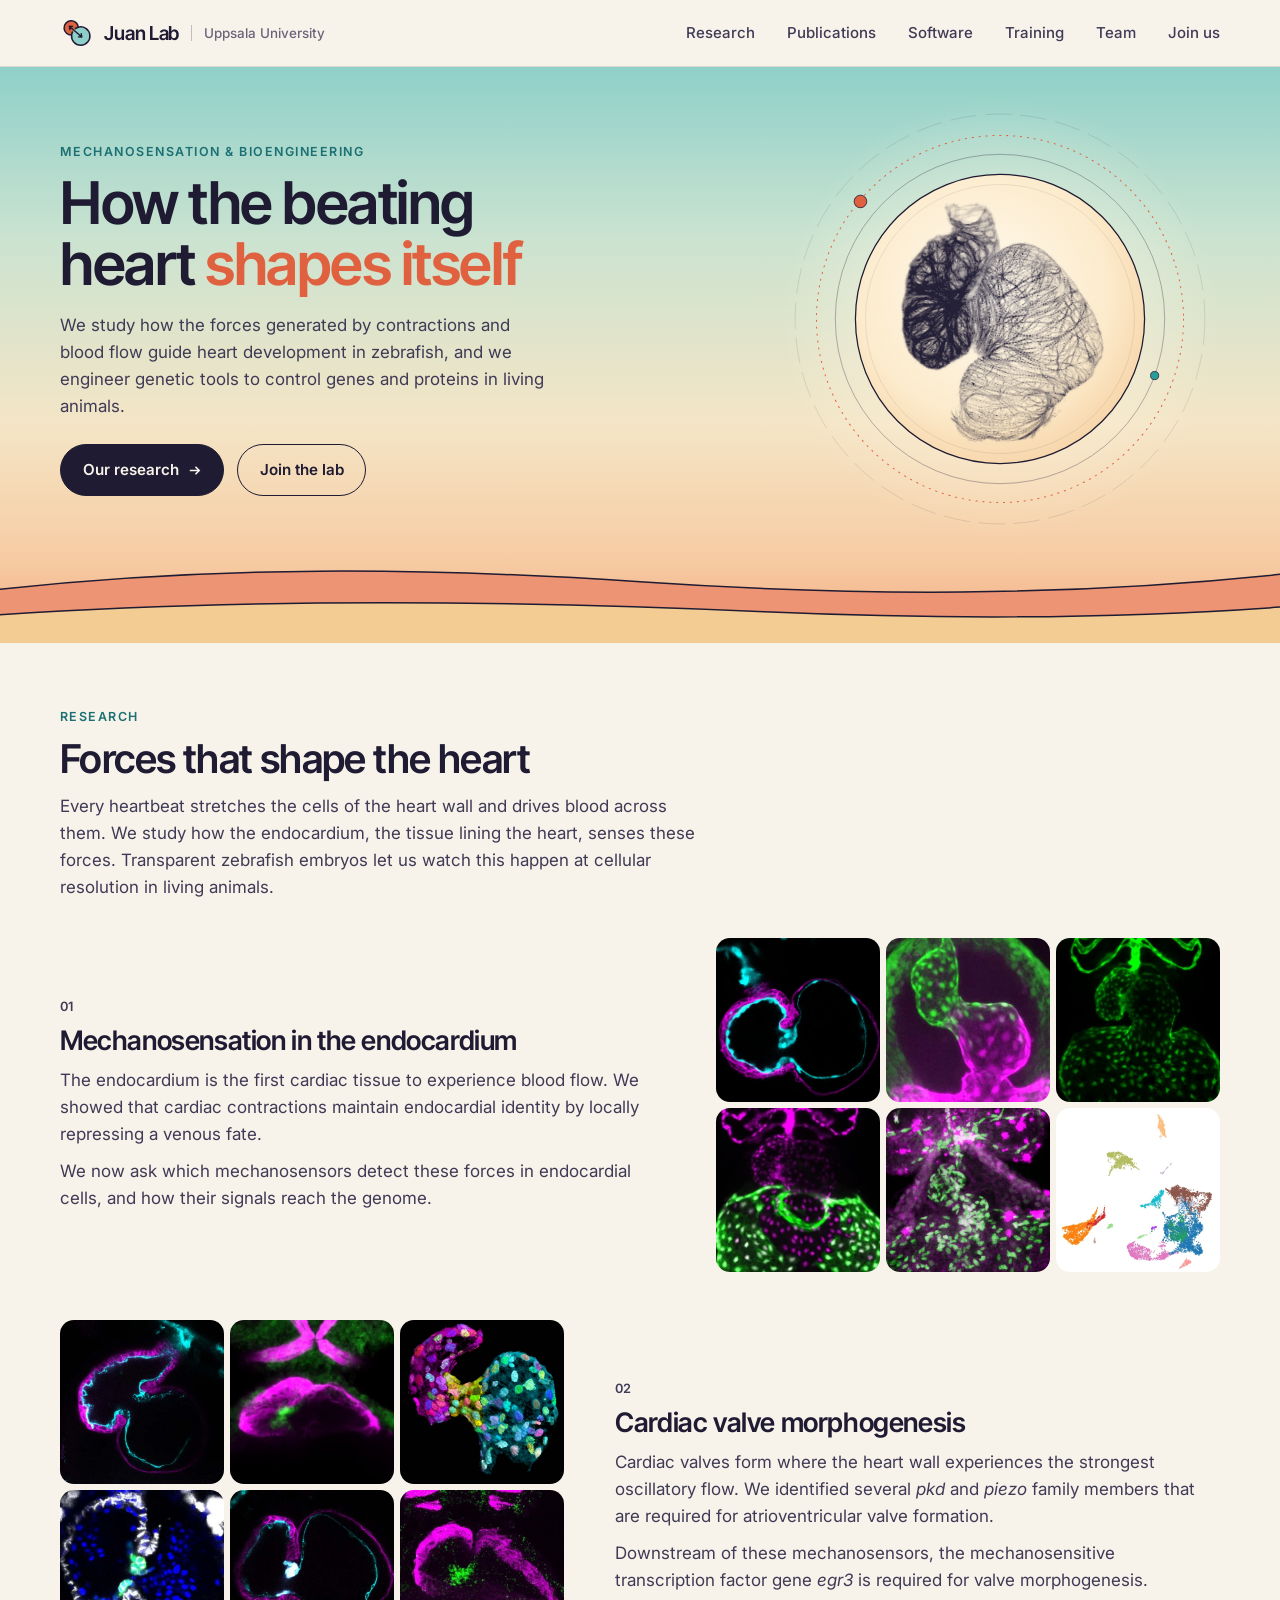
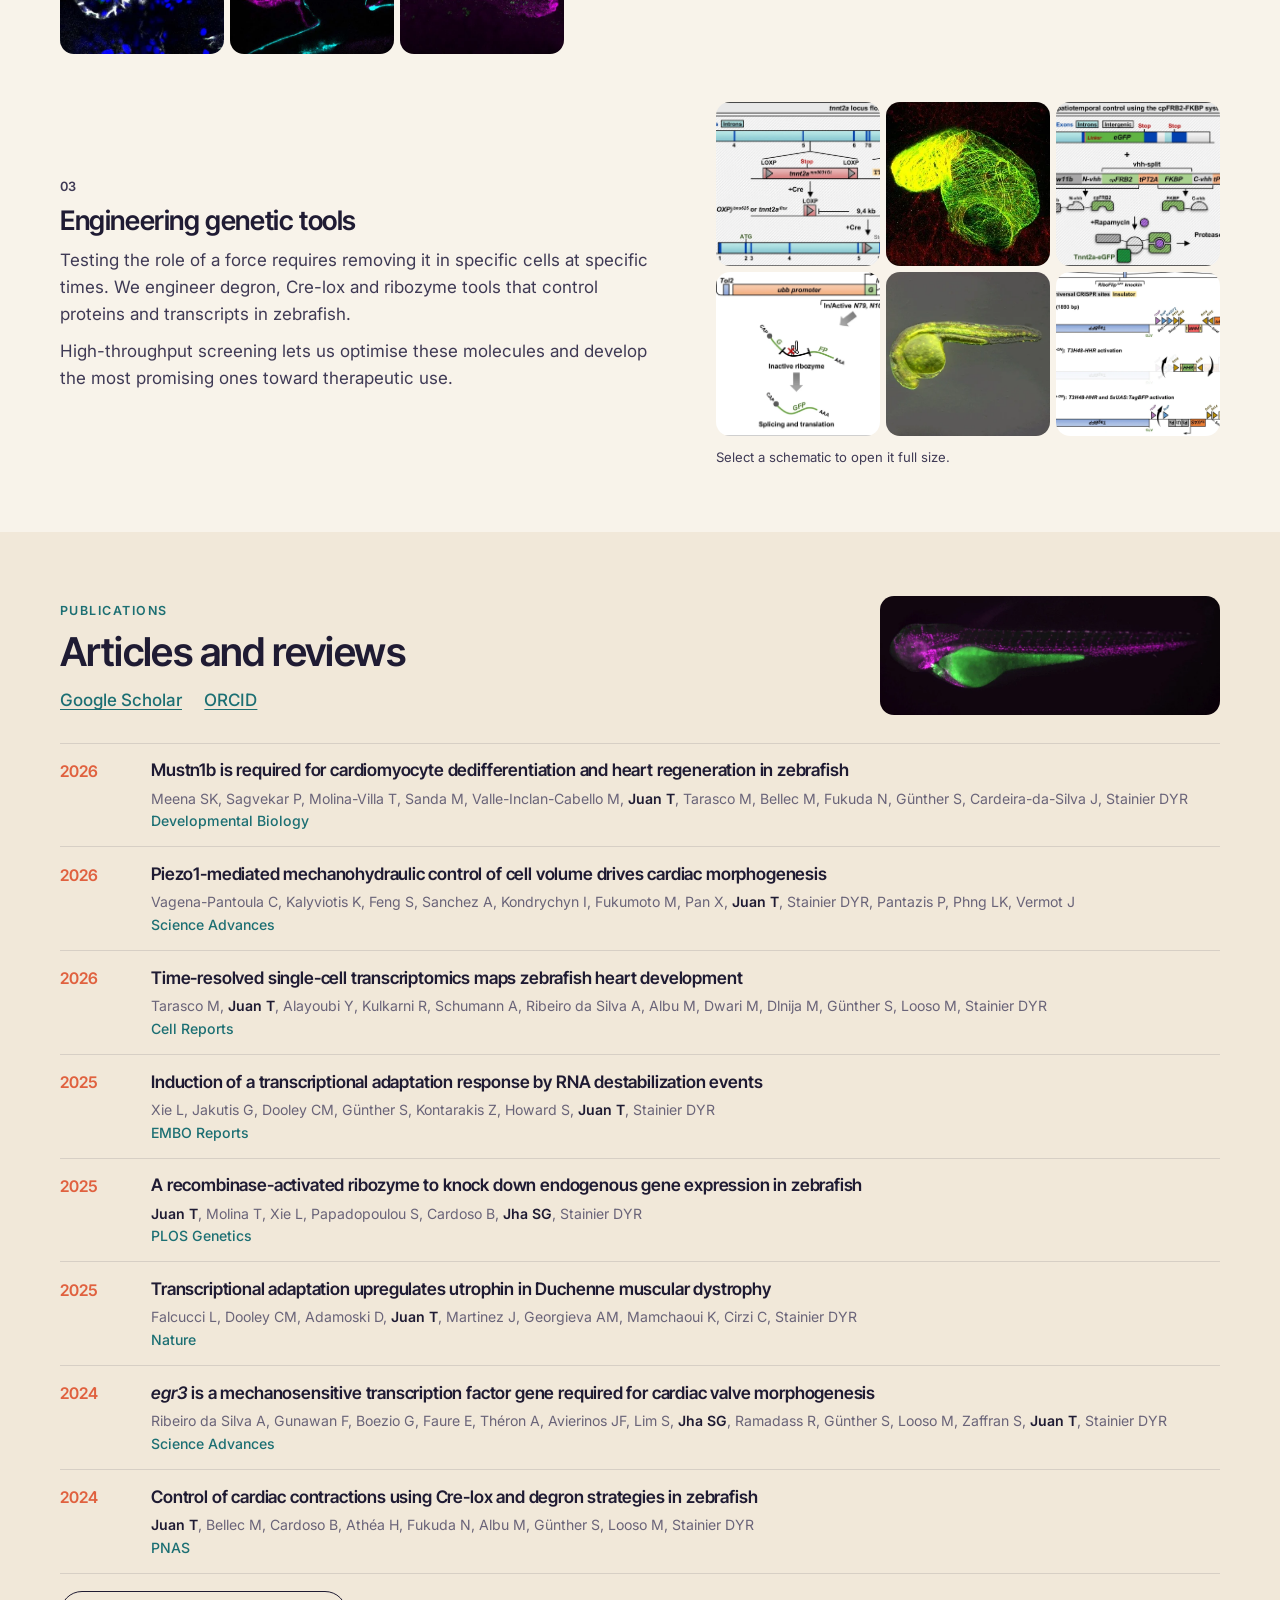
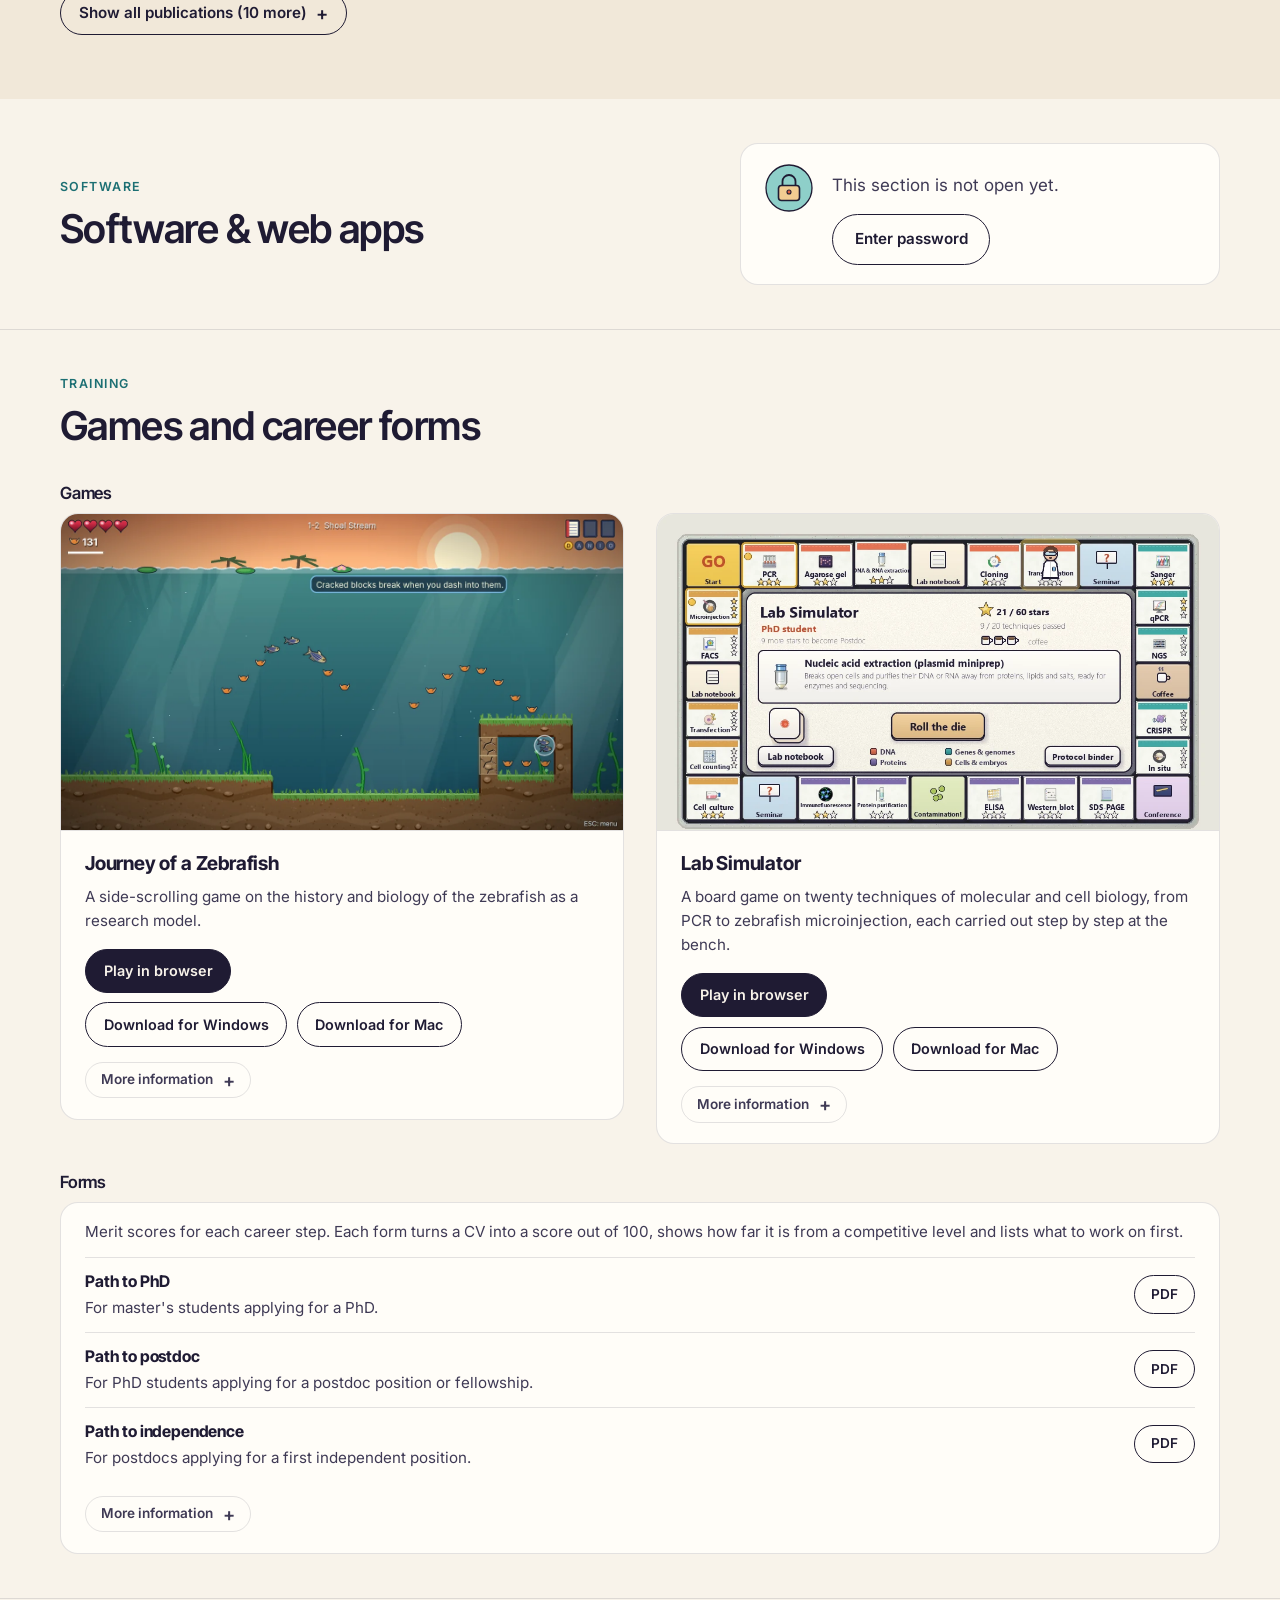
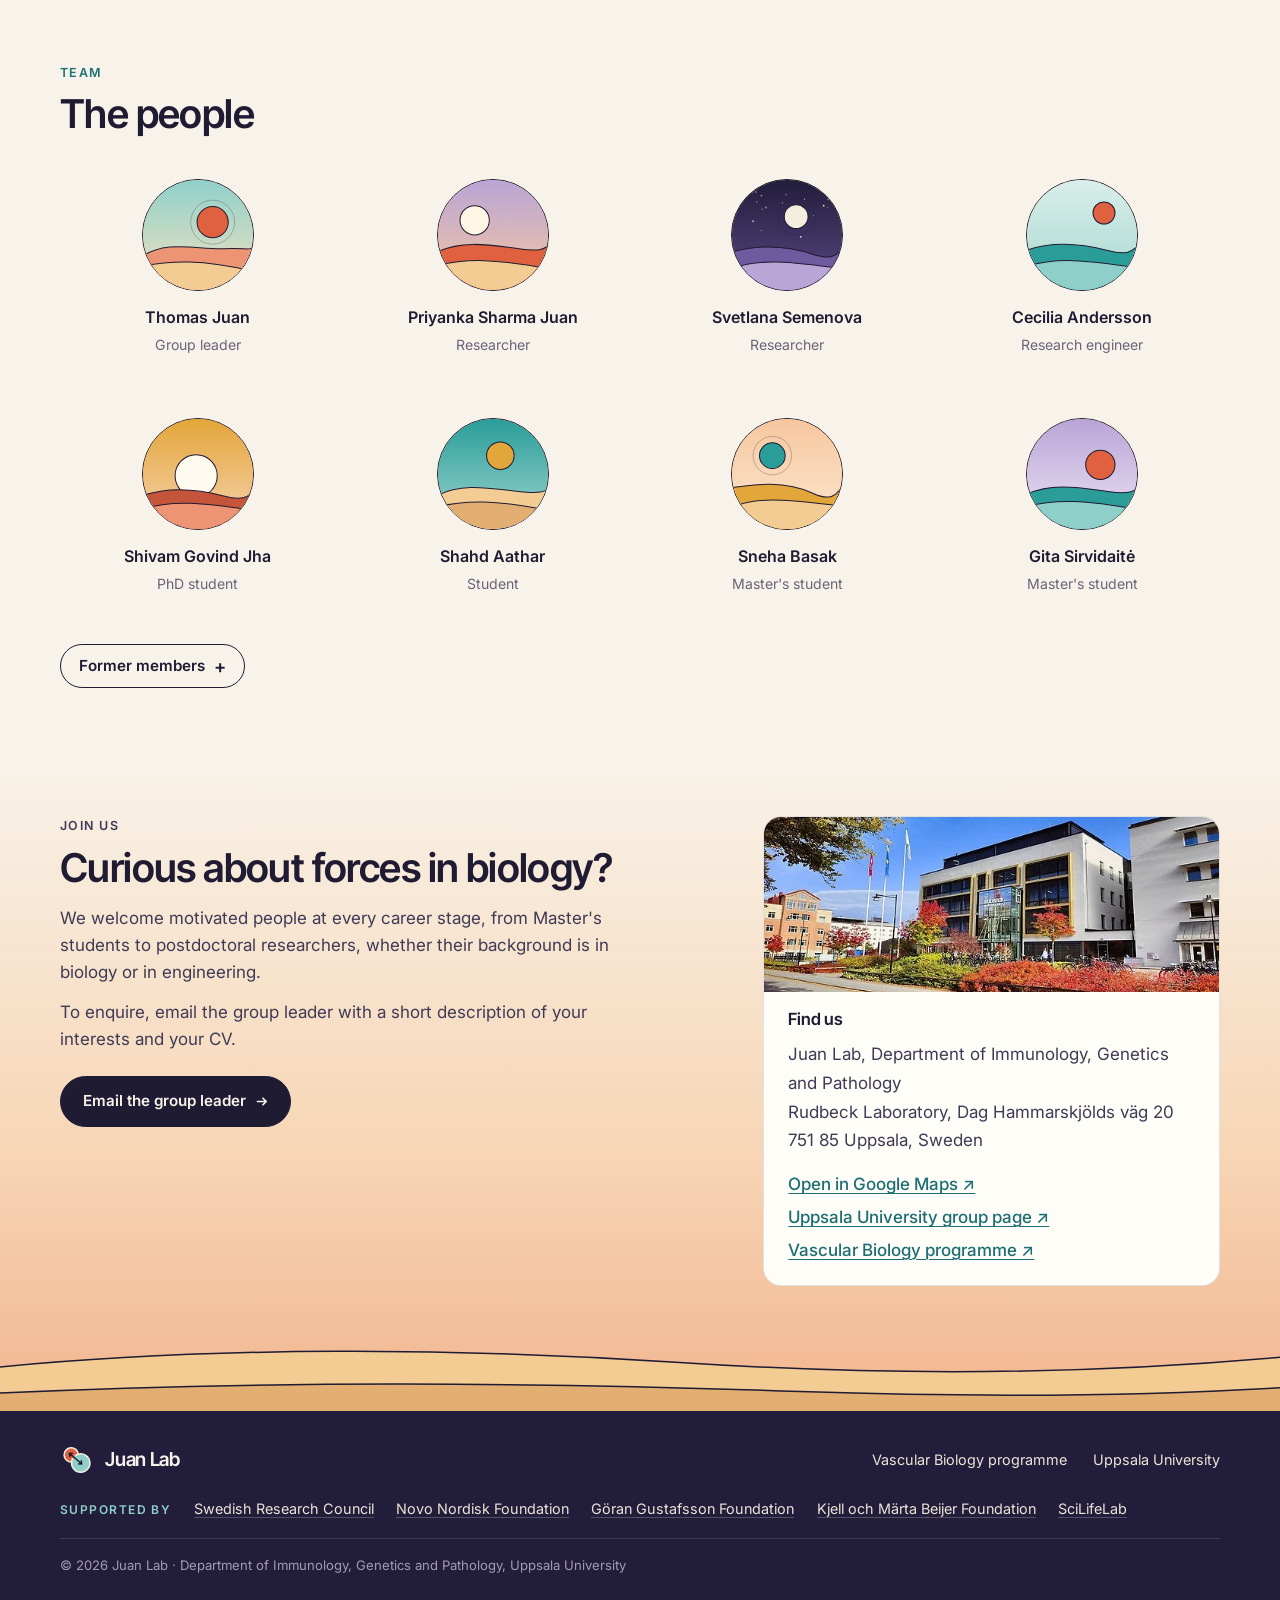
==== commit d7385236: "Training: games first, then forms The two subsections now sit one above the other instead of side by" ====
--- a/index.html
+++ b/index.html
@@ -26,7 +26,7 @@
   <link rel="preconnect" href="https://fonts.googleapis.com">
   <link rel="preconnect" href="https://fonts.gstatic.com" crossorigin>
   <link href="https://fonts.googleapis.com/css2?family=Inter+Tight:wght@500;600&family=Inter:wght@400;500;600&display=swap" rel="stylesheet">
-  <link rel="stylesheet" href="assets/css/style.css?v=20261119b">
+  <link rel="stylesheet" href="assets/css/style.css?v=20261121a">
 
   <script type="application/ld+json">
   {
@@ -333,7 +333,8 @@
 
     <!-- ==================================================================
          TRAINING
-         Heading on top, then two subsections side by side: Games and Forms.
+         Heading on top, then two subsections one above the other: Games
+         (cards side by side) and Forms.
          Games: one .game card per game. The download buttons point at the
          newest release of the game's GitHub repository, so they do not need
          changing when a new version is published.
--- a/assets/css/style.css
+++ b/assets/css/style.css
@@ -317,9 +317,11 @@
   align-items: center;
 }
 .band-row .section-head { margin-bottom: 0; }
-/* the Training band: heading on top, Games and Forms side by side */
-.subsections { display: grid; grid-template-columns: repeat(2, minmax(0, 1fr)); gap: 1.6rem 2rem; align-items: start; }
-@media (max-width: 860px) { .subsections { grid-template-columns: 1fr; } }
+/* the Training band: heading on top, then Games (cards side by side), then Forms */
+.subsections { display: grid; gap: 1.8rem; }
+#games { display: grid; grid-template-columns: repeat(2, minmax(0, 1fr)); gap: 1.2rem 2rem; align-items: start; }
+#games .sub-title { grid-column: 1 / -1; margin-bottom: -.6rem; }
+@media (max-width: 860px) { #games { grid-template-columns: 1fr; } }
 .sub-title { font-family: var(--display); font-size: 1.05rem; font-weight: 600; letter-spacing: -0.01em; margin-bottom: .6rem; }
 #software-content { margin-top: clamp(2rem, 4vw, 3rem); }
 
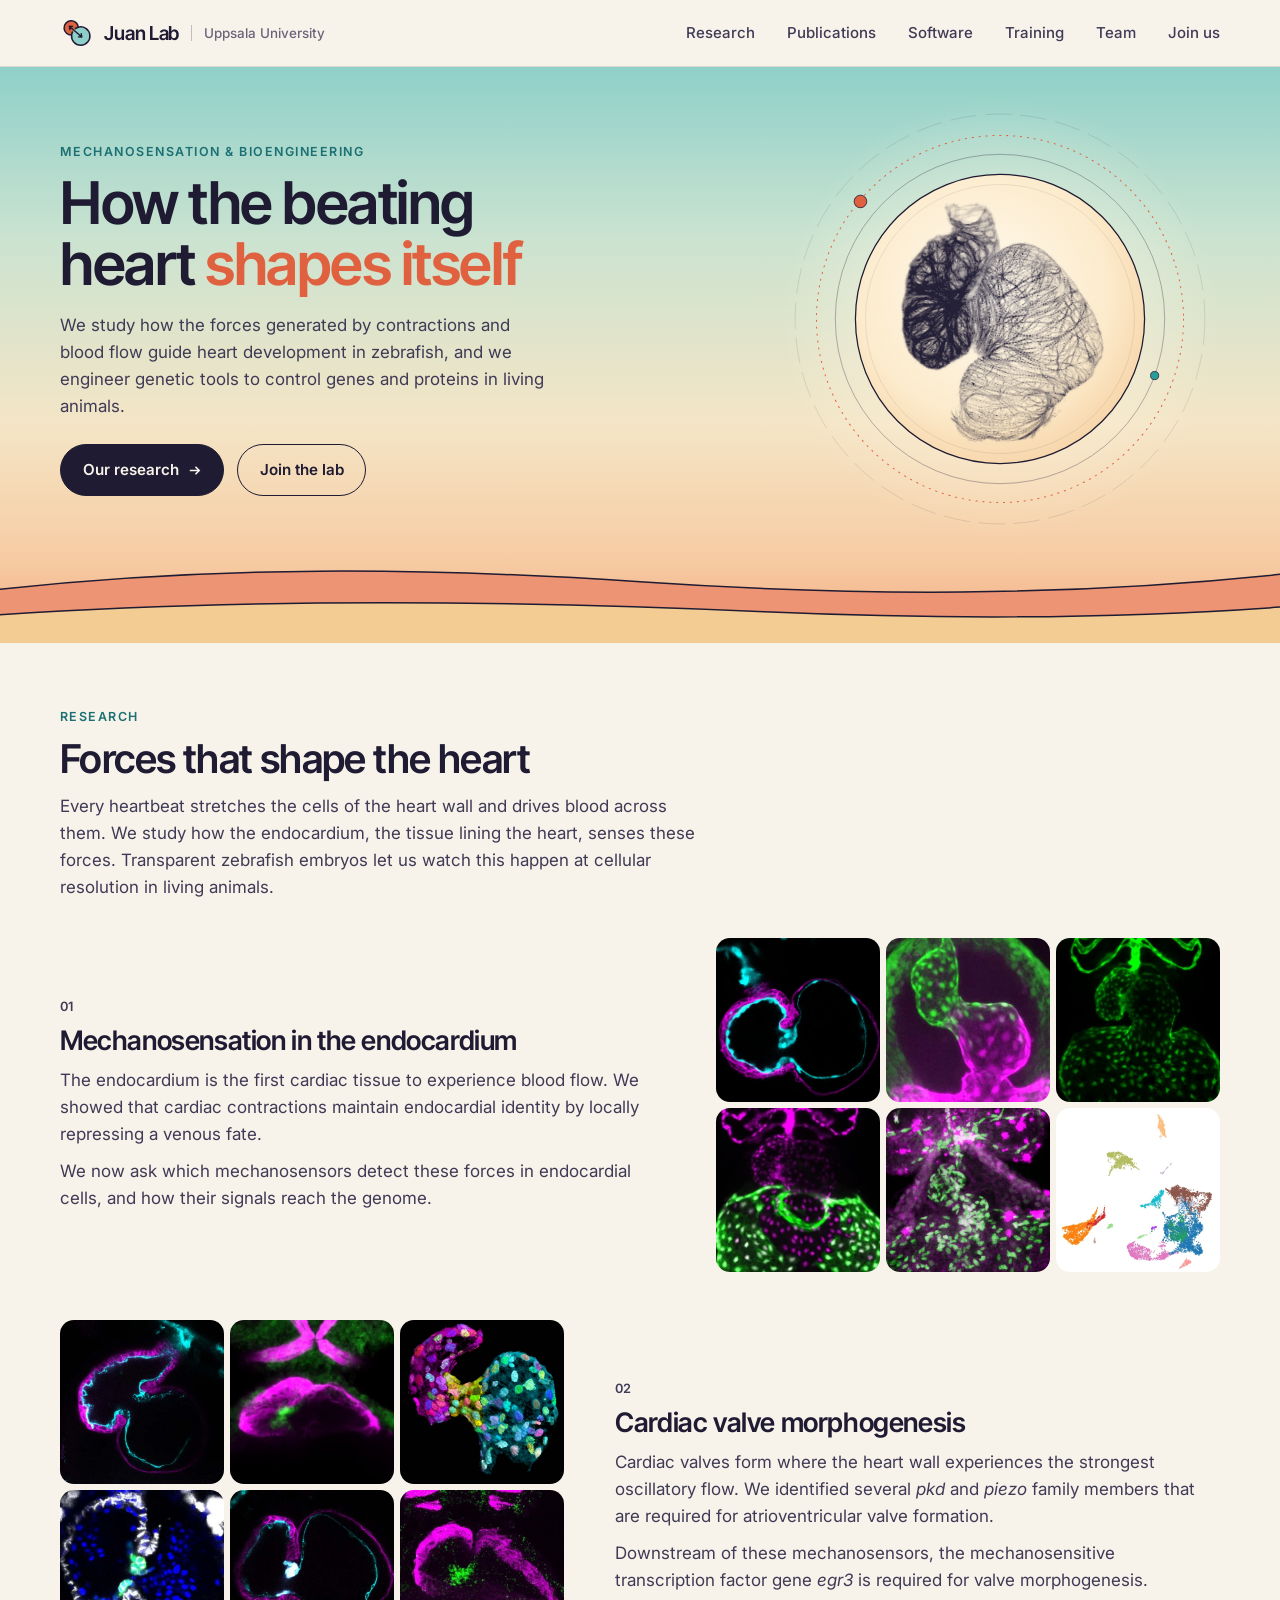
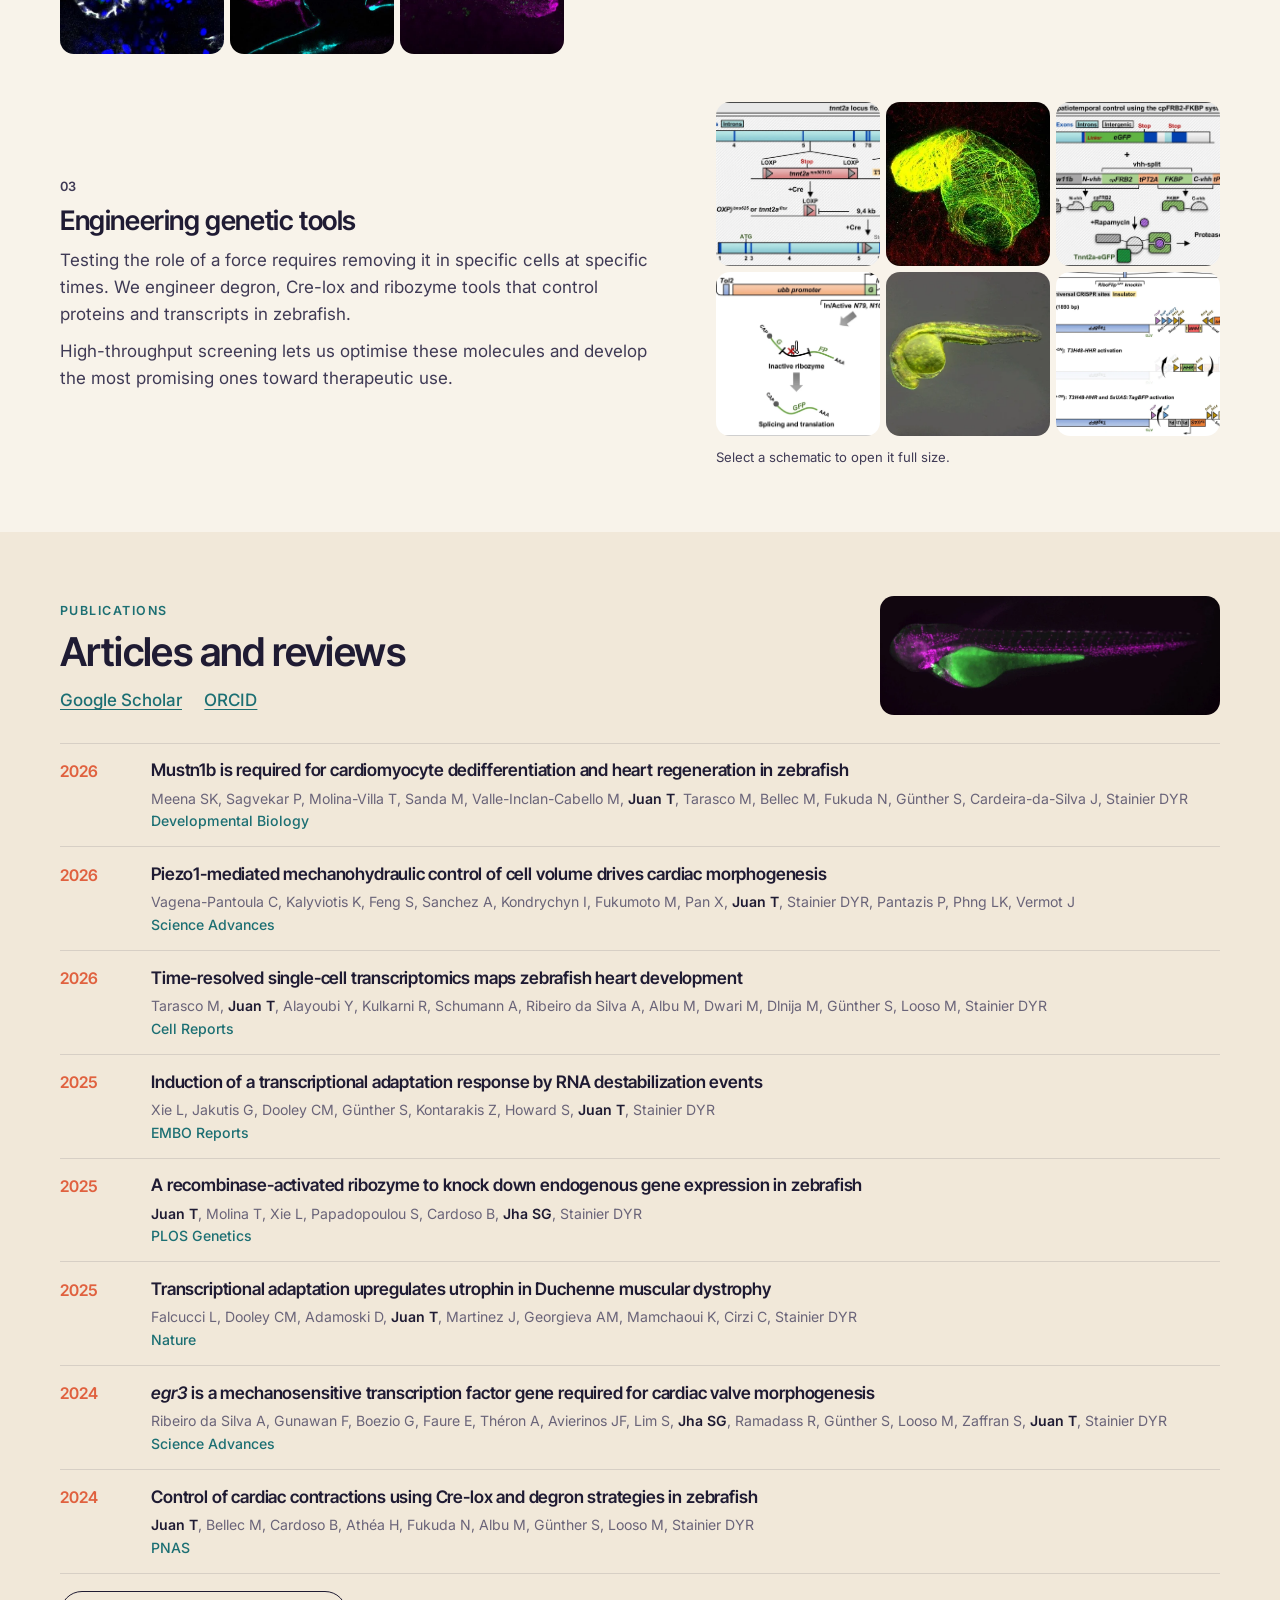
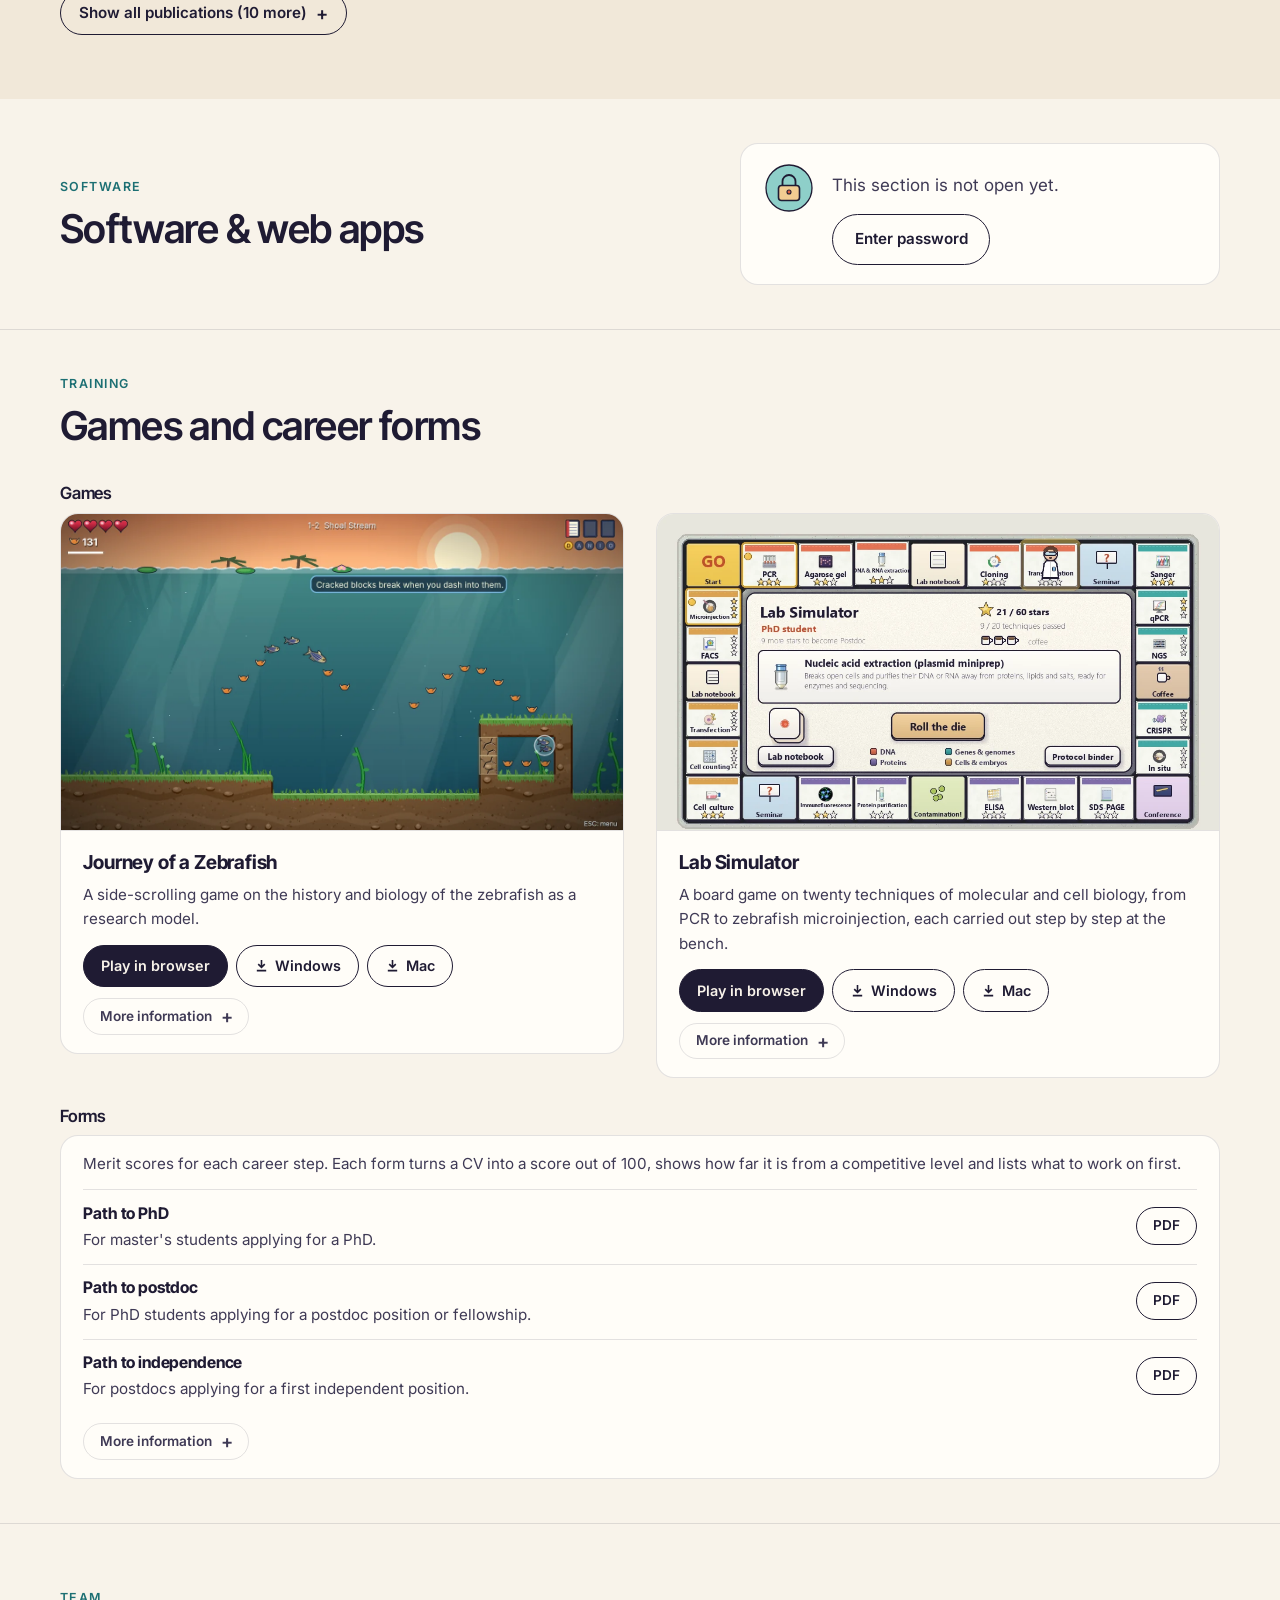
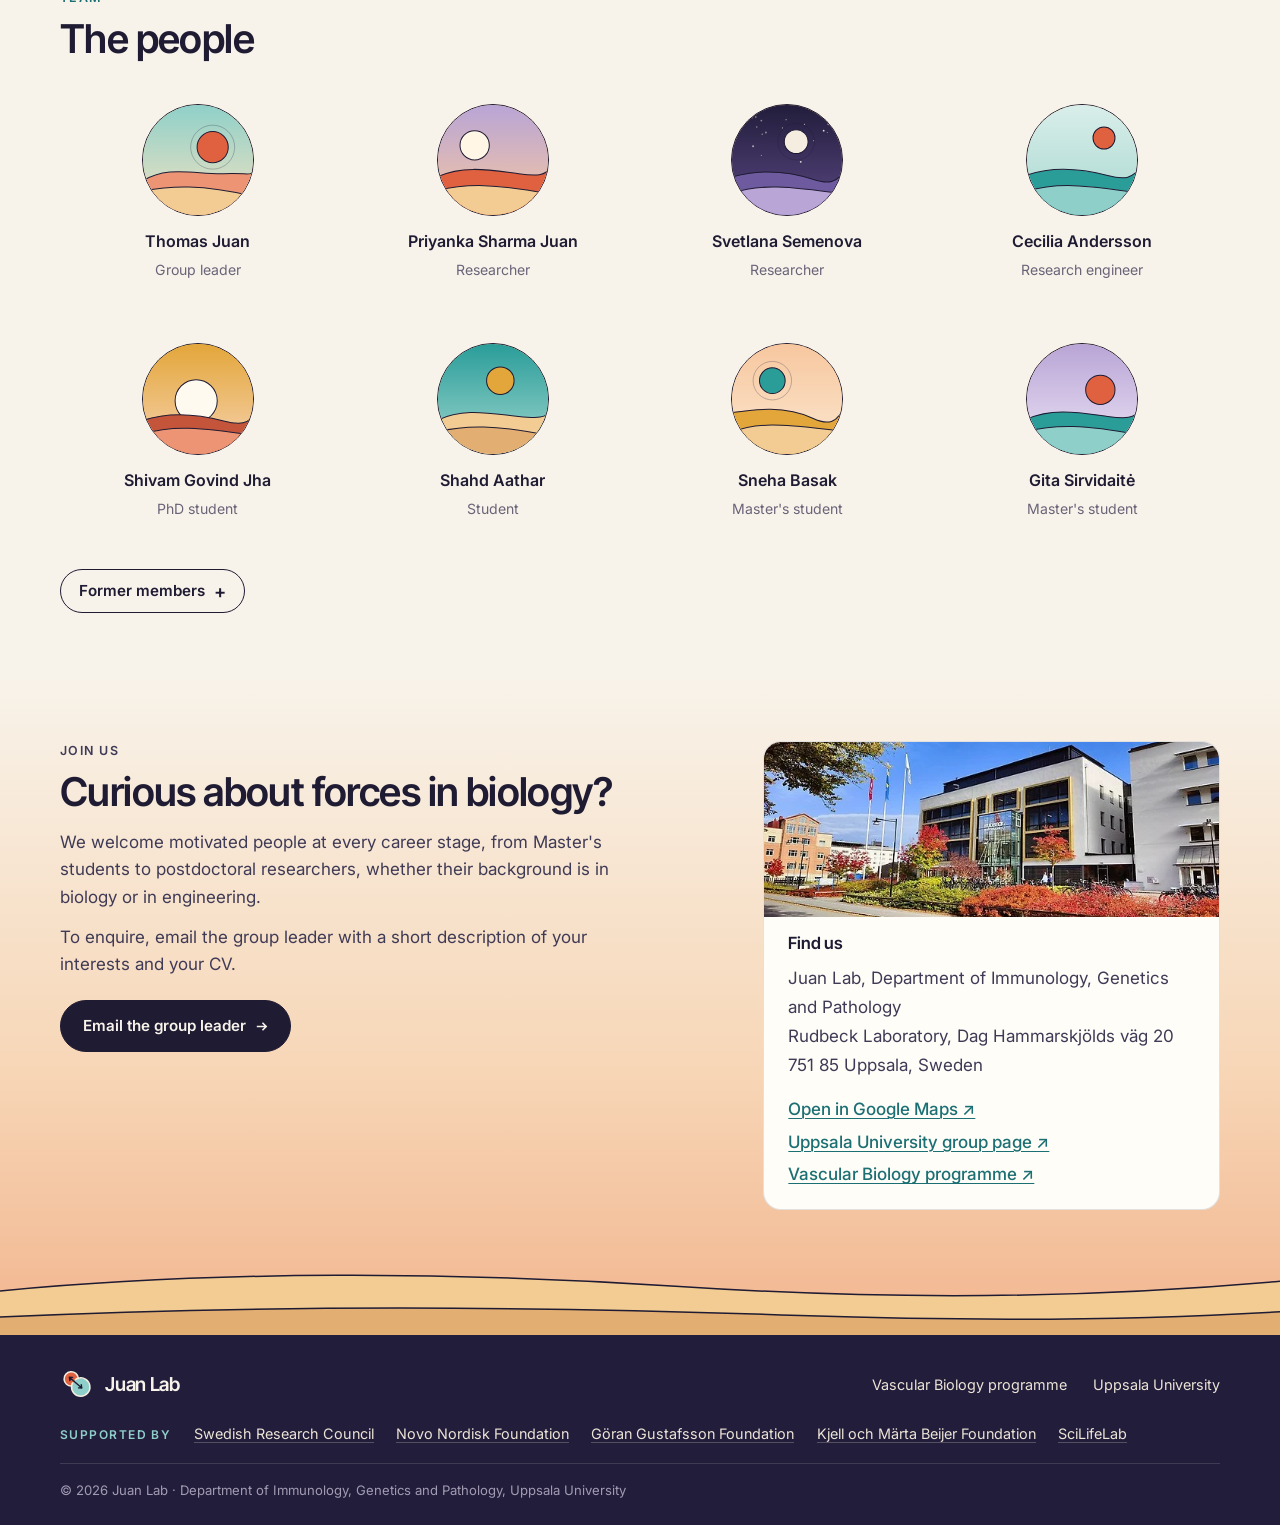
==== commit f1fc3d38: "Games: Play and both downloads on one line The download buttons read "Windows" and "Mac" with a down" ====
--- a/index.html
+++ b/index.html
@@ -26,7 +26,7 @@
   <link rel="preconnect" href="https://fonts.googleapis.com">
   <link rel="preconnect" href="https://fonts.gstatic.com" crossorigin>
   <link href="https://fonts.googleapis.com/css2?family=Inter+Tight:wght@500;600&family=Inter:wght@400;500;600&display=swap" rel="stylesheet">
-  <link rel="stylesheet" href="assets/css/style.css?v=20261121a">
+  <link rel="stylesheet" href="assets/css/style.css?v=20261121b">
 
   <script type="application/ld+json">
   {
@@ -357,10 +357,8 @@
               <p>A side-scrolling game on the history and biology of the zebrafish as a research model.</p>
               <div class="game-links">
                 <a class="btn" href="games/journey-of-a-zebrafish/" data-game="games/journey-of-a-zebrafish/" data-title="Journey of a Zebrafish">Play in browser</a>
-              </div>
-              <div class="game-links">
-                <a class="btn btn--light" href="https://github.com/Thomas-Juan/journey-of-a-zebrafish/releases/latest/download/JourneyOfAZebrafish-Windows.exe" data-download="JourneyOfAZebrafish-Windows.exe" data-size="about 28 MB" data-note="The program is not signed, so Windows may show a notice the first time you run it. Choose More info, then Run anyway.">Download for Windows</a>
-                <a class="btn btn--light" href="https://github.com/Thomas-Juan/journey-of-a-zebrafish/releases/latest/download/JourneyOfAZebrafish-macOS.zip" data-download="JourneyOfAZebrafish-macOS.zip" data-size="about 19 MB" data-note="For Apple silicon Macs. Unzip the file, then right-click the app and choose Open the first time.">Download for Mac</a>
+                <a class="btn btn--light" href="https://github.com/Thomas-Juan/journey-of-a-zebrafish/releases/latest/download/JourneyOfAZebrafish-Windows.exe" data-download="JourneyOfAZebrafish-Windows.exe" data-size="about 28 MB" data-note="The program is not signed, so Windows may show a notice the first time you run it. Choose More info, then Run anyway." aria-label="Download for Windows" title="Download for Windows"><svg viewBox="0 0 16 16" fill="none" aria-hidden="true"><path d="M8 2v8M4.5 6.5 8 10l3.5-3.5M3 13.5h10" stroke="currentColor" stroke-width="1.7"/></svg>Windows</a>
+                <a class="btn btn--light" href="https://github.com/Thomas-Juan/journey-of-a-zebrafish/releases/latest/download/JourneyOfAZebrafish-macOS.zip" data-download="JourneyOfAZebrafish-macOS.zip" data-size="about 19 MB" data-note="For Apple silicon Macs. Unzip the file, then right-click the app and choose Open the first time." aria-label="Download for Mac" title="Download for Mac"><svg viewBox="0 0 16 16" fill="none" aria-hidden="true"><path d="M8 2v8M4.5 6.5 8 10l3.5-3.5M3 13.5h10" stroke="currentColor" stroke-width="1.7"/></svg>Mac</a>
               </div>
               <details class="more">
                 <summary>More information</summary>
@@ -386,10 +384,8 @@
               <p>A board game on twenty techniques of molecular and cell biology, from PCR to zebrafish microinjection, each carried out step by step at the bench.</p>
               <div class="game-links">
                 <a class="btn" href="games/lab-simulator/" data-game="games/lab-simulator/" data-title="Lab Simulator" data-hint="Click the game to start, then play with the mouse.">Play in browser</a>
-              </div>
-              <div class="game-links">
-                <a class="btn btn--light" href="https://github.com/Thomas-Juan/lab-simulator/releases/latest/download/LabSimulator-Windows.exe" data-download="LabSimulator-Windows.exe" data-size="about 27 MB" data-note="The program is not signed, so Windows may show a notice the first time you run it. Choose More info, then Run anyway.">Download for Windows</a>
-                <a class="btn btn--light" href="https://github.com/Thomas-Juan/lab-simulator/releases/latest/download/LabSimulator-macOS.zip" data-download="LabSimulator-macOS.zip" data-size="about 19 MB" data-note="For Apple silicon Macs. Unzip the file, then right-click the app and choose Open the first time.">Download for Mac</a>
+                <a class="btn btn--light" href="https://github.com/Thomas-Juan/lab-simulator/releases/latest/download/LabSimulator-Windows.exe" data-download="LabSimulator-Windows.exe" data-size="about 27 MB" data-note="The program is not signed, so Windows may show a notice the first time you run it. Choose More info, then Run anyway." aria-label="Download for Windows" title="Download for Windows"><svg viewBox="0 0 16 16" fill="none" aria-hidden="true"><path d="M8 2v8M4.5 6.5 8 10l3.5-3.5M3 13.5h10" stroke="currentColor" stroke-width="1.7"/></svg>Windows</a>
+                <a class="btn btn--light" href="https://github.com/Thomas-Juan/lab-simulator/releases/latest/download/LabSimulator-macOS.zip" data-download="LabSimulator-macOS.zip" data-size="about 19 MB" data-note="For Apple silicon Macs. Unzip the file, then right-click the app and choose Open the first time." aria-label="Download for Mac" title="Download for Mac"><svg viewBox="0 0 16 16" fill="none" aria-hidden="true"><path d="M8 2v8M4.5 6.5 8 10l3.5-3.5M3 13.5h10" stroke="currentColor" stroke-width="1.7"/></svg>Mac</a>
               </div>
               <details class="more">
                 <summary>More information</summary>
--- a/assets/css/style.css
+++ b/assets/css/style.css
@@ -356,7 +356,7 @@
   overflow: hidden;
 }
 .game img { display: block; width: 100%; height: auto; border-bottom: 1px solid var(--line); }
-.game-body { padding: 1.1rem 1.5rem 1.3rem; }
+.game-body { padding: 1rem 1.4rem 1.1rem; }
 .game h4 { font-family: var(--display); font-size: 1.2rem; letter-spacing: -0.01em; margin-bottom: .35rem; }
 .form-list { list-style: none; display: grid; gap: .1rem; margin-top: .8rem; }
 .form-list li { display: flex; align-items: center; justify-content: space-between; gap: 1rem; padding: .65rem 0; border-top: 1px solid var(--line); }
@@ -364,10 +364,10 @@
 .form-list p { font-size: .88rem; }
 .form-list .btn { flex: none; padding: .45rem 1rem; font-size: .85rem; }
 .game p { color: var(--ink-soft); font-size: .95rem; }
-.game-links { display: flex; flex-wrap: wrap; gap: .6rem; margin-top: .95rem; }
-.game-links .btn { padding: .6rem 1.1rem; font-size: .9rem; }
-.game-links + .game-links { margin-top: .6rem; }
-.game .more { margin-top: .95rem; }
+/* Play and the two downloads on one line */
+.game-links { display: flex; flex-wrap: wrap; gap: .5rem; margin-top: .8rem; }
+.game-links .btn { padding: .55rem 1.05rem; font-size: .9rem; gap: .4rem; }
+.game .more { margin-top: .7rem; }
 .game .more summary { padding: .4rem .95rem; font-size: .85rem; border-width: 1px; border-color: var(--line); color: var(--ink-soft); }
 .game .more[open] summary { margin-bottom: .8rem; }
 .game-info { display: grid; gap: .1rem; font-size: .88rem; }
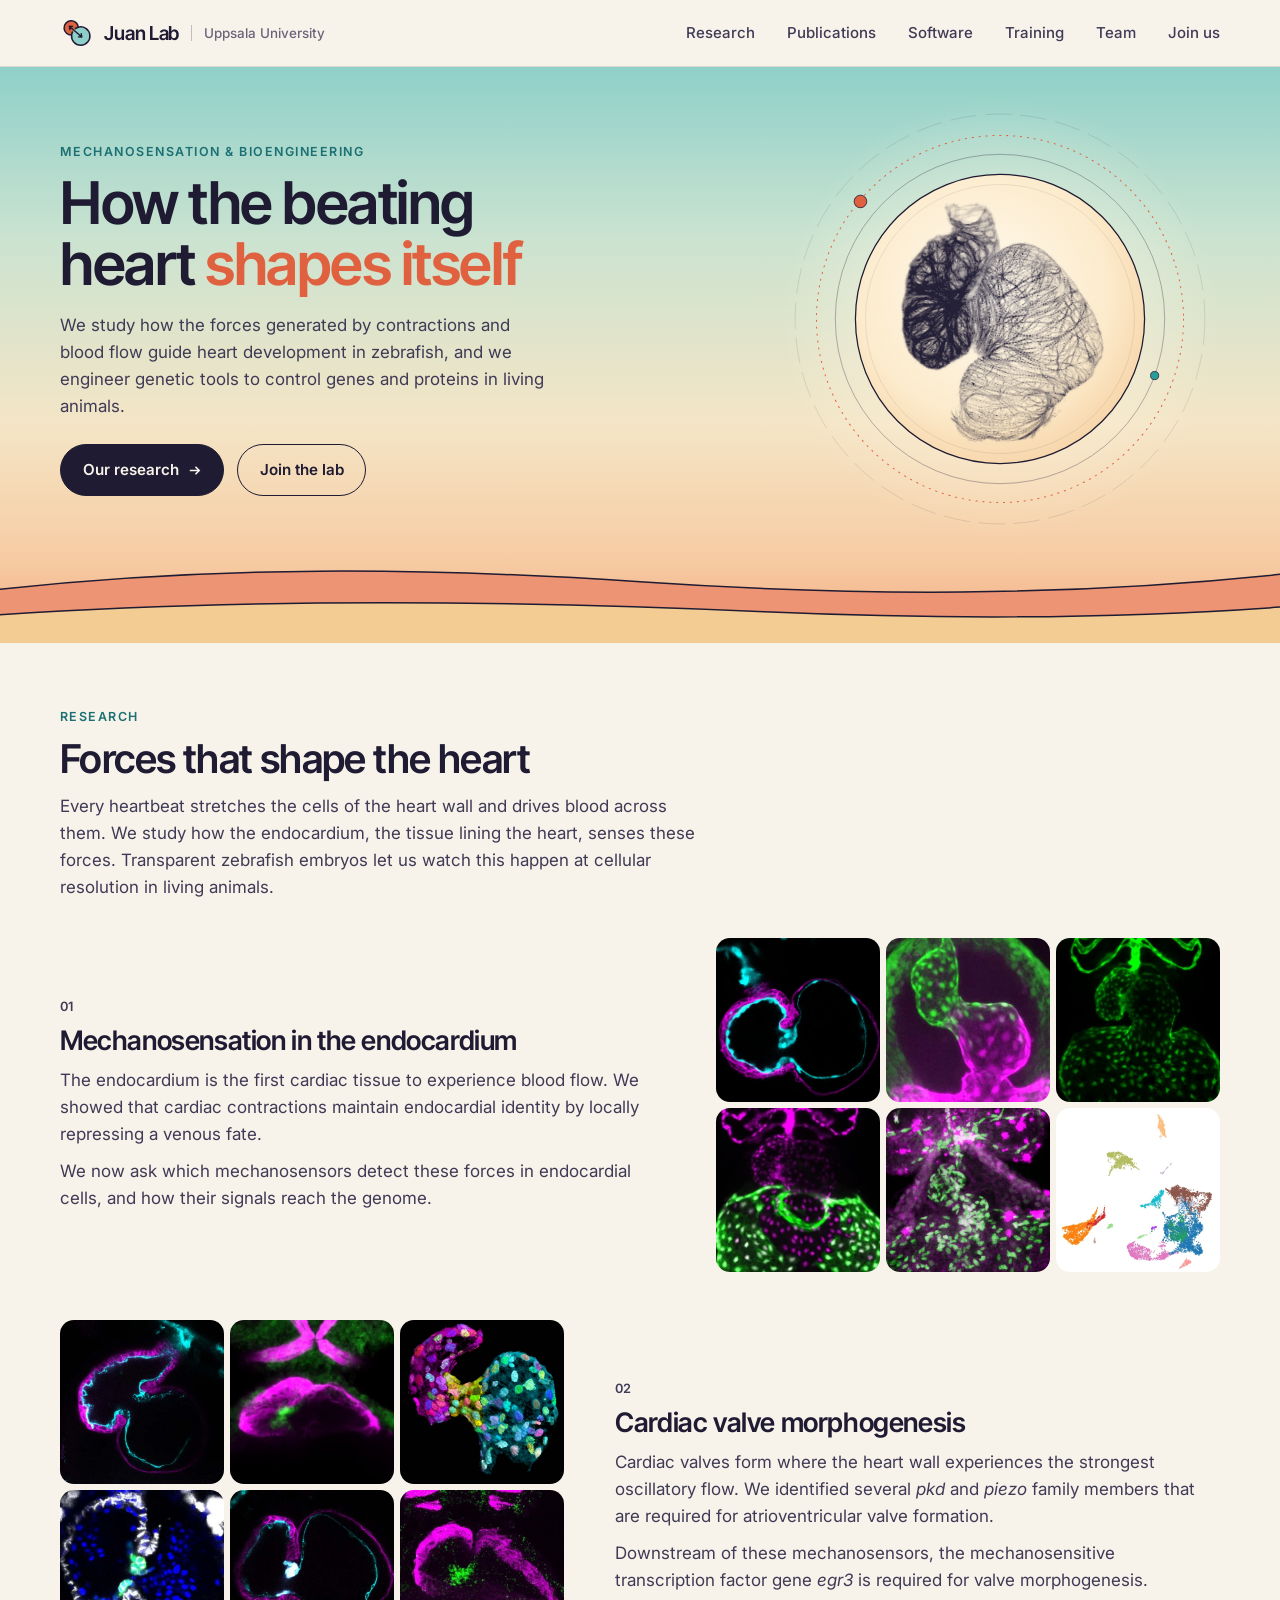
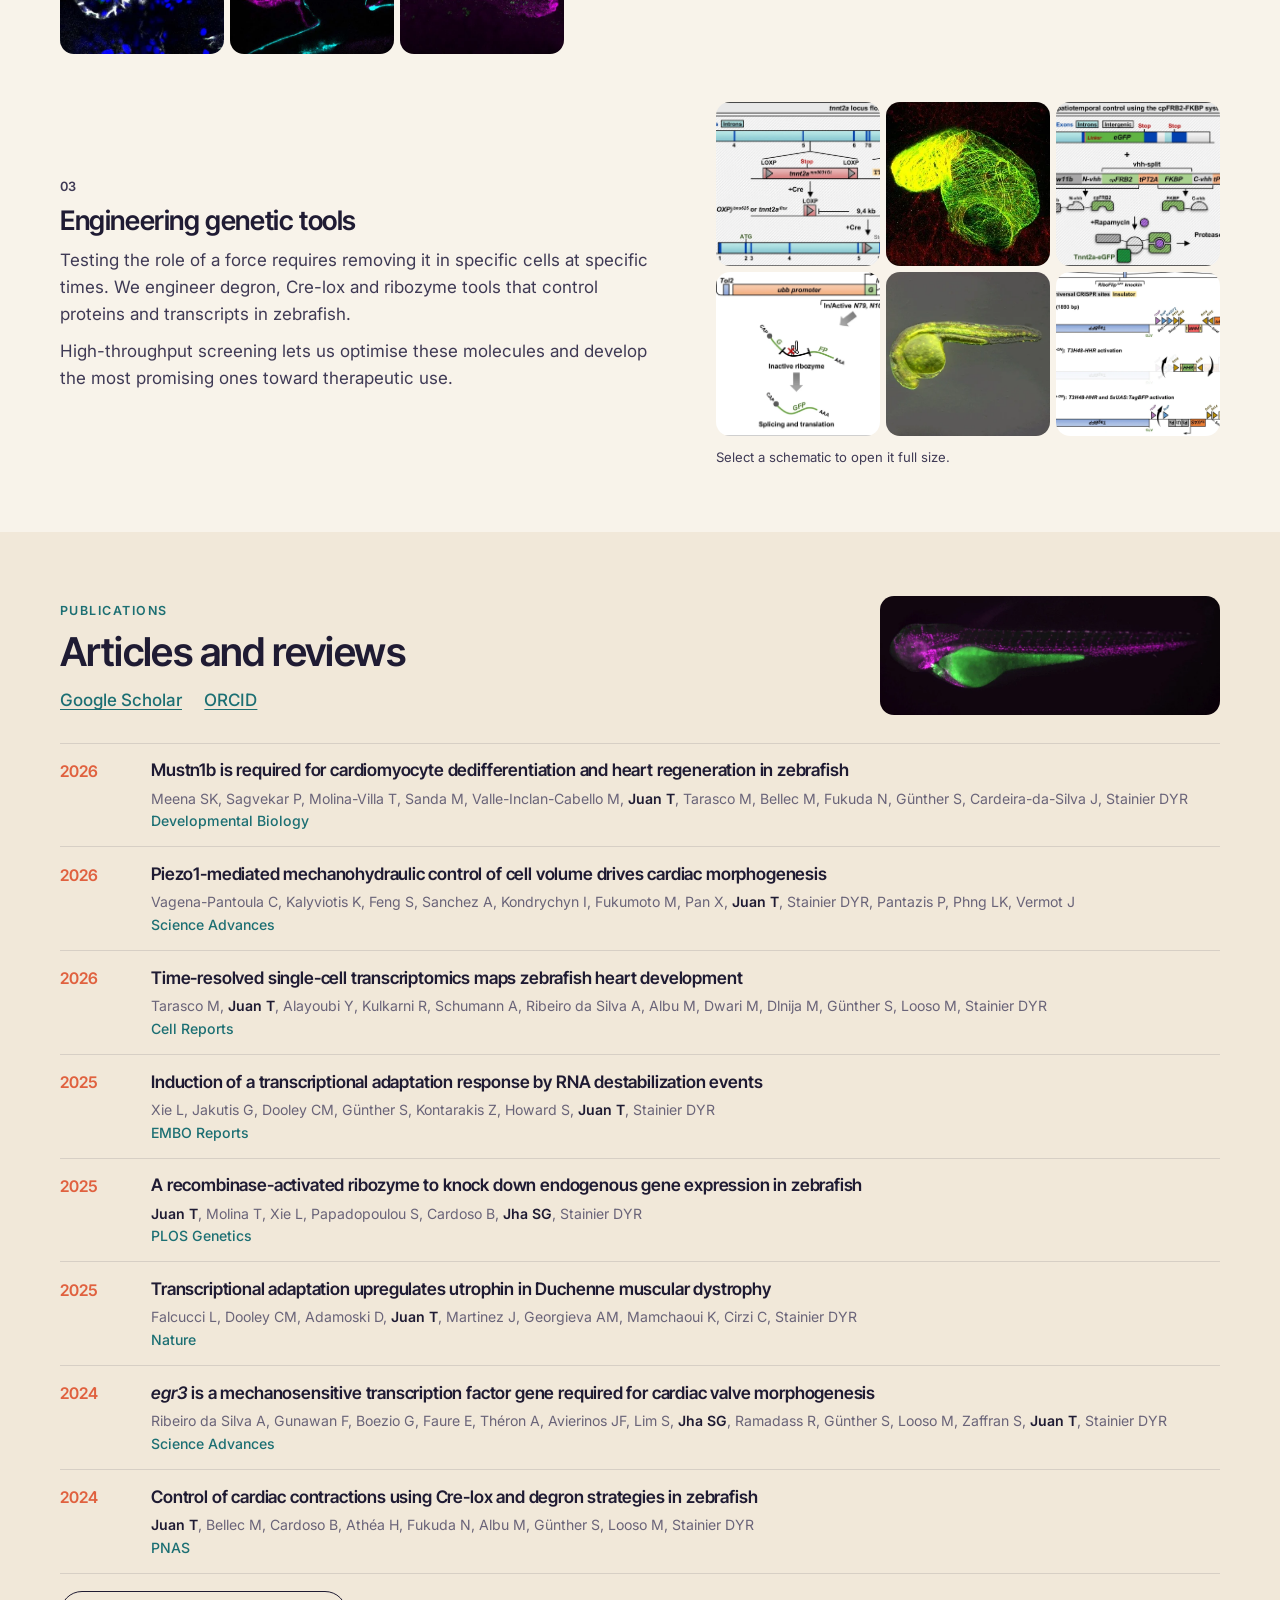
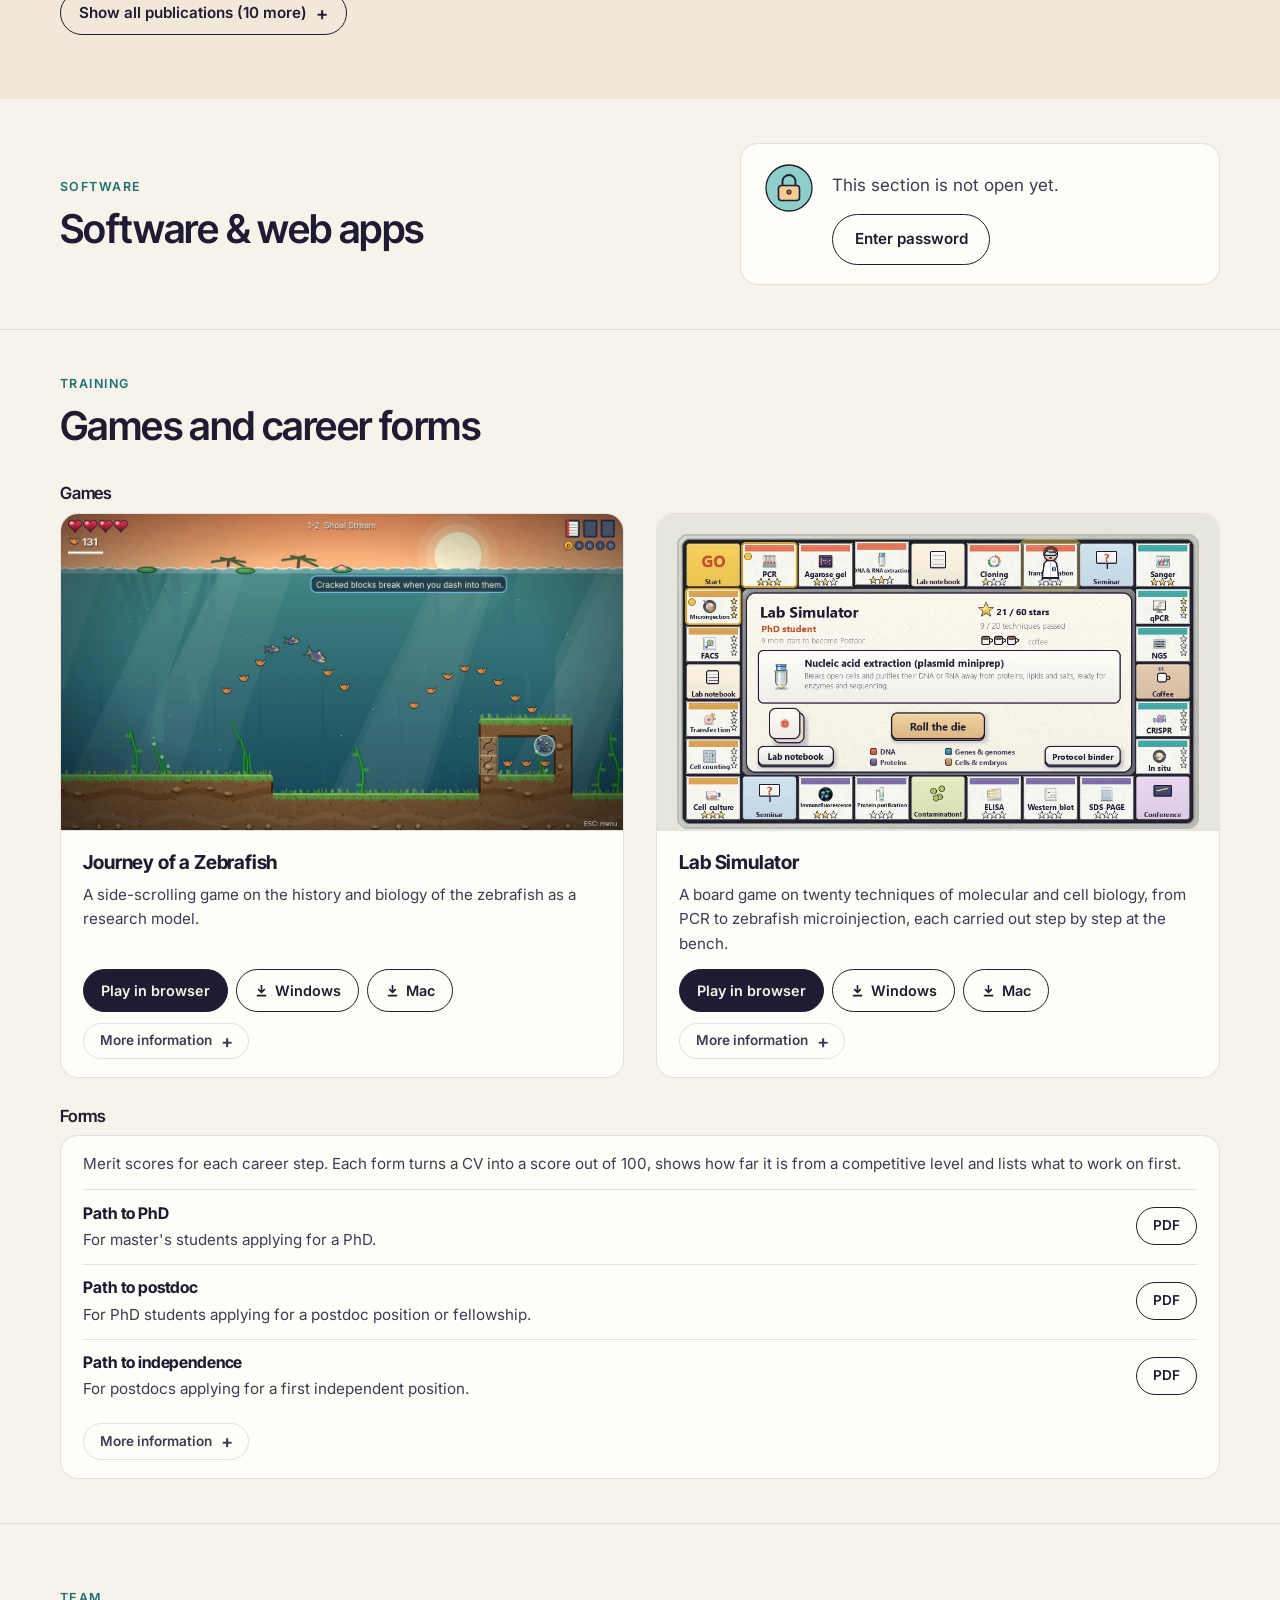
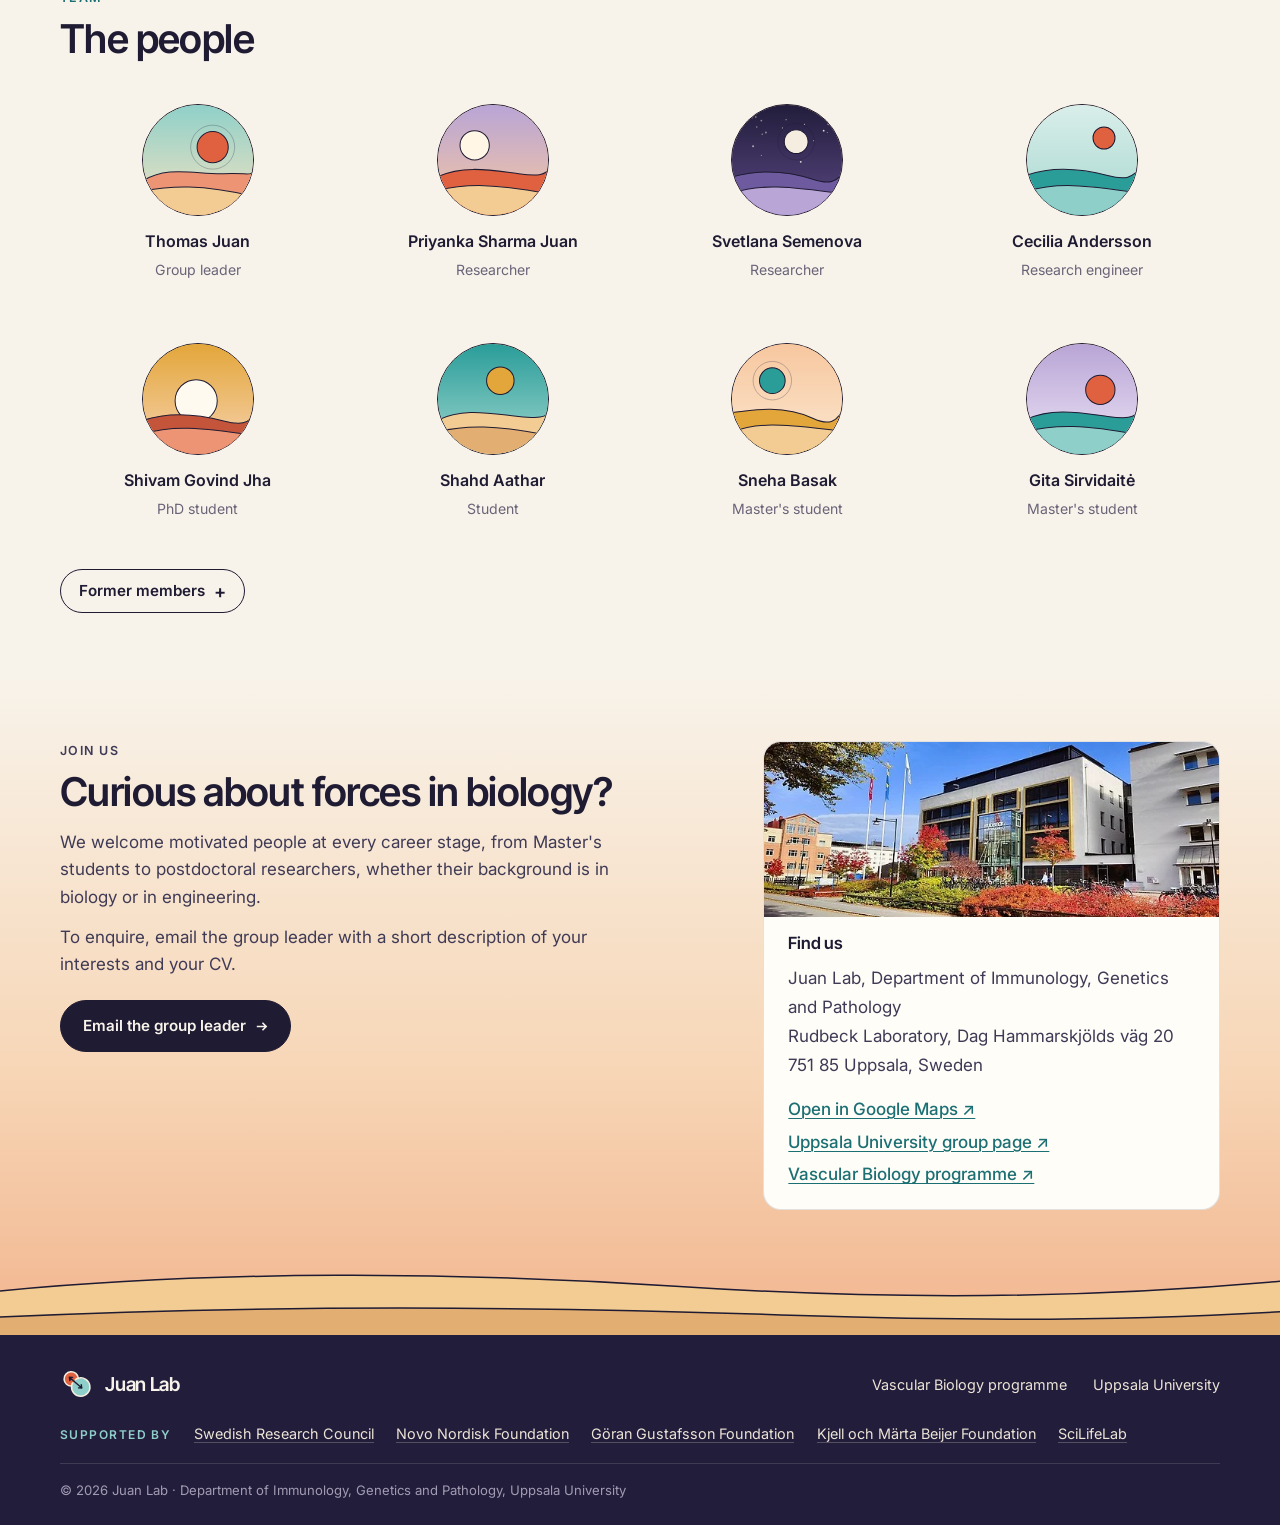
==== commit 207c46a4: "Games: both cards the same size, buttons aligned The cards share their rows through CSS subgrid, so " ====
--- a/index.html
+++ b/index.html
@@ -26,7 +26,7 @@
   <link rel="preconnect" href="https://fonts.googleapis.com">
   <link rel="preconnect" href="https://fonts.gstatic.com" crossorigin>
   <link href="https://fonts.googleapis.com/css2?family=Inter+Tight:wght@500;600&family=Inter:wght@400;500;600&display=swap" rel="stylesheet">
-  <link rel="stylesheet" href="assets/css/style.css?v=20261121b">
+  <link rel="stylesheet" href="assets/css/style.css?v=20261121c">
 
   <script type="application/ld+json">
   {
--- a/assets/css/style.css
+++ b/assets/css/style.css
@@ -319,8 +319,14 @@
 .band-row .section-head { margin-bottom: 0; }
 /* the Training band: heading on top, then Games (cards side by side), then Forms */
 .subsections { display: grid; gap: 1.8rem; }
-#games { display: grid; grid-template-columns: repeat(2, minmax(0, 1fr)); gap: 1.2rem 2rem; align-items: start; }
+#games { display: grid; grid-template-columns: repeat(2, minmax(0, 1fr)); gap: 1.2rem 2rem; align-items: stretch; }
 #games .sub-title { grid-column: 1 / -1; margin-bottom: -.6rem; }
+/* the game cards share their rows (picture, title, text, buttons, more), so both are the same
+   size and their buttons line up, whatever the length of each paragraph */
+@supports (grid-template-rows: subgrid) {
+  #games .game { display: grid; grid-row: span 5; grid-template-rows: subgrid; row-gap: 0; }
+  #games .game-body { grid-row: span 4; display: grid; grid-template-rows: subgrid; row-gap: 0; align-items: start; }
+}
 @media (max-width: 860px) { #games { grid-template-columns: 1fr; } }
 .sub-title { font-family: var(--display); font-size: 1.05rem; font-weight: 600; letter-spacing: -0.01em; margin-bottom: .6rem; }
 #software-content { margin-top: clamp(2rem, 4vw, 3rem); }
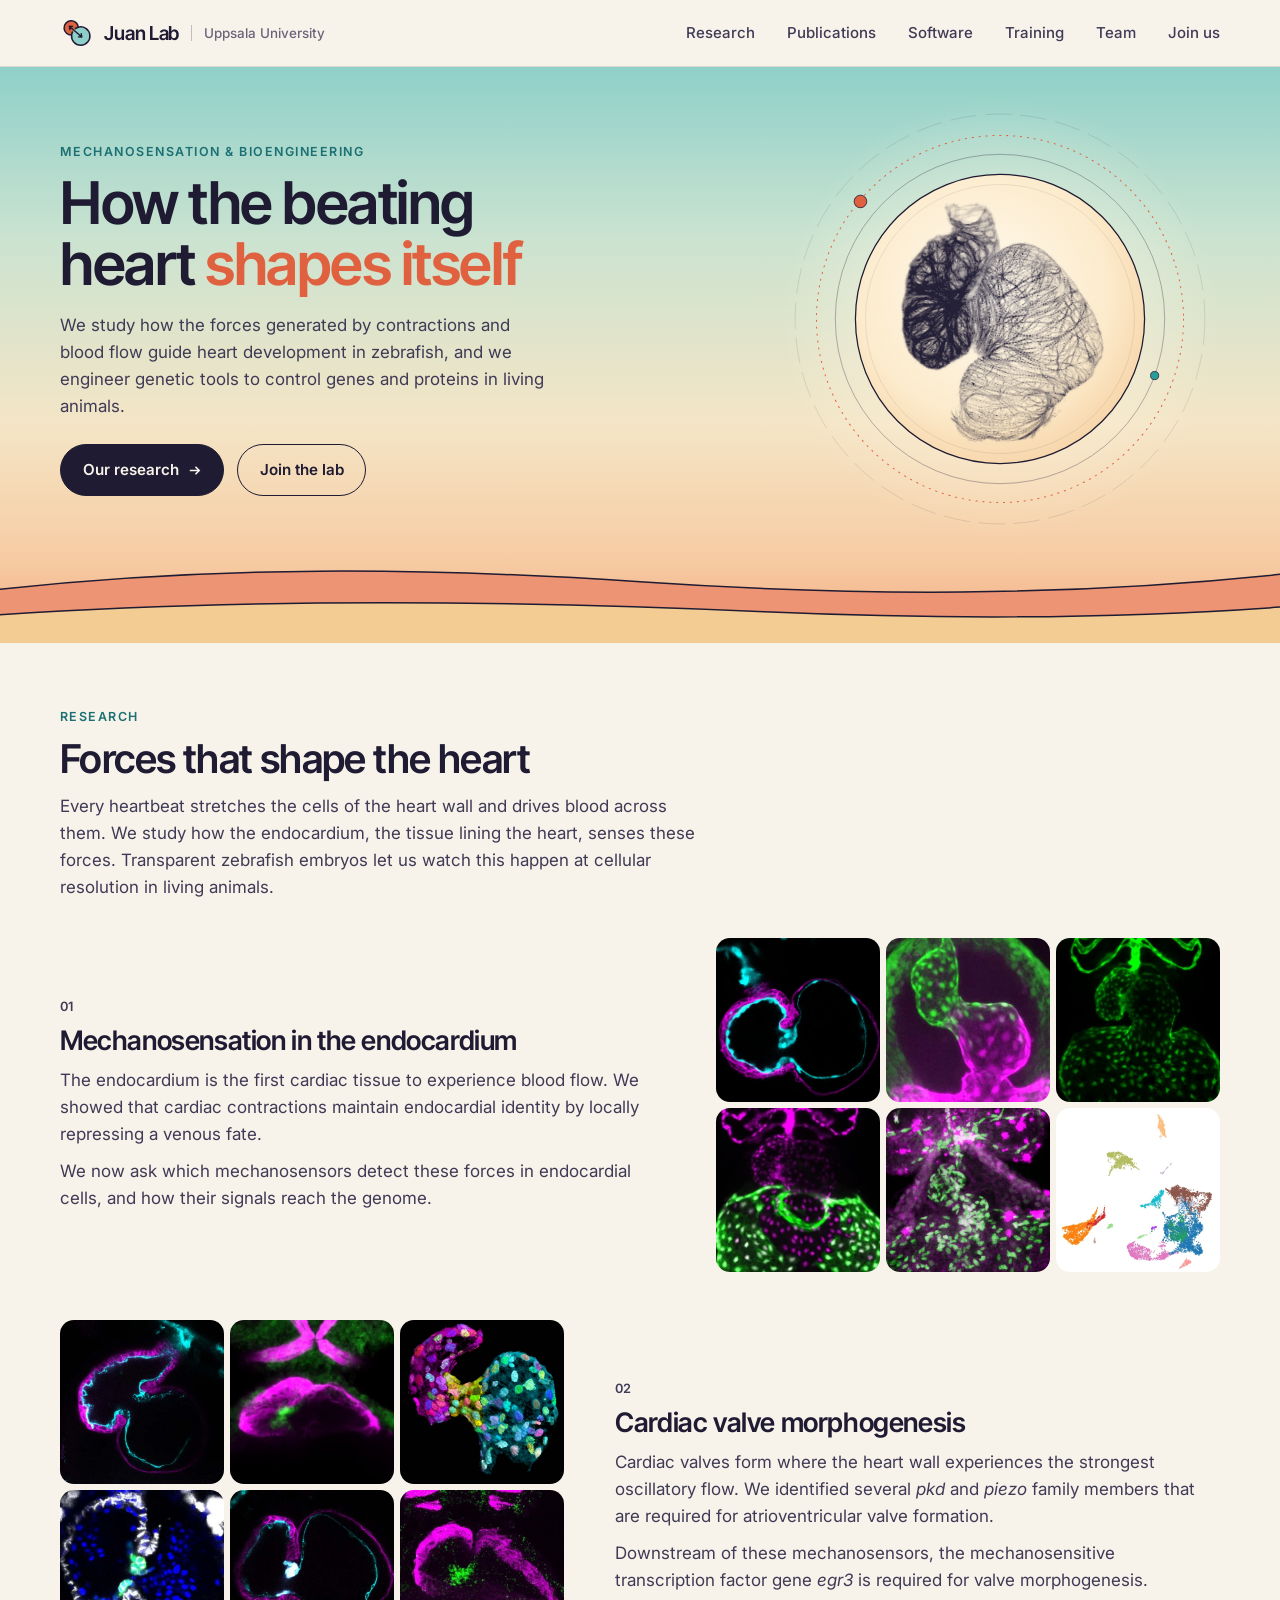
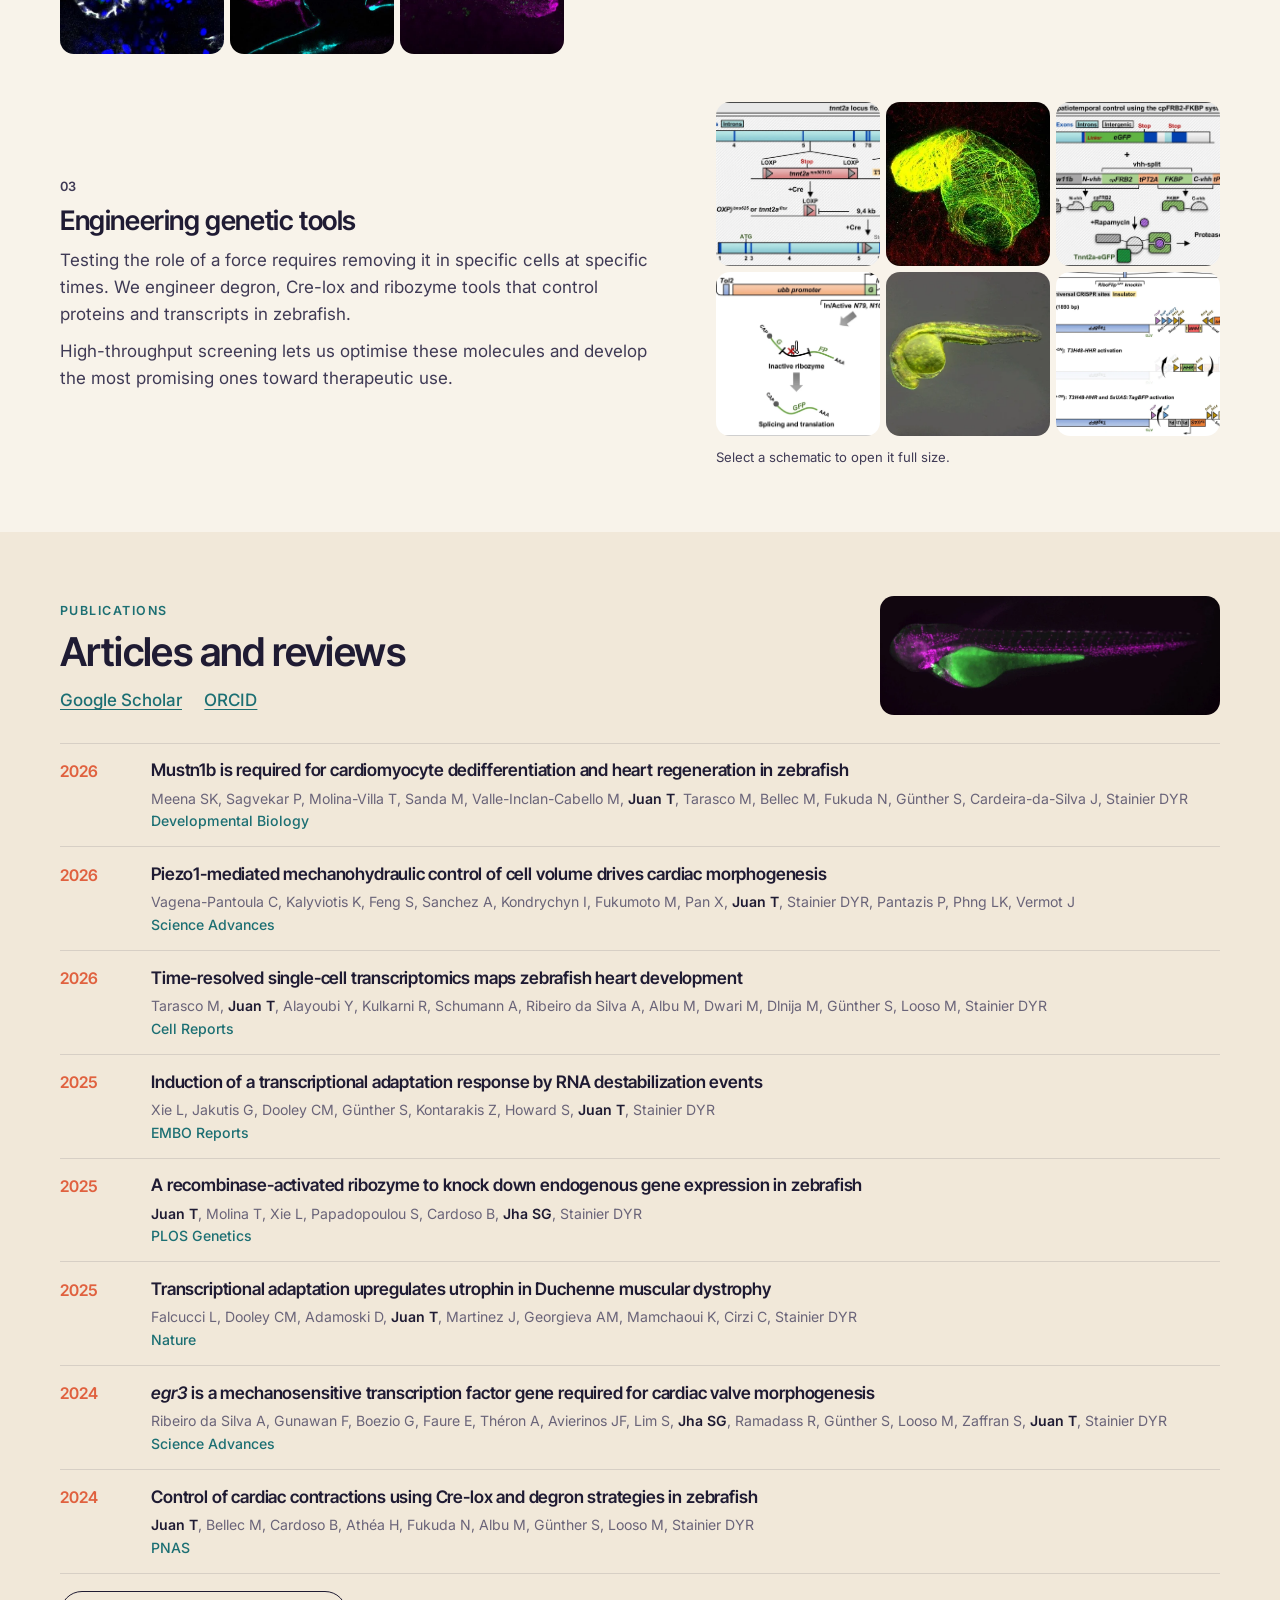
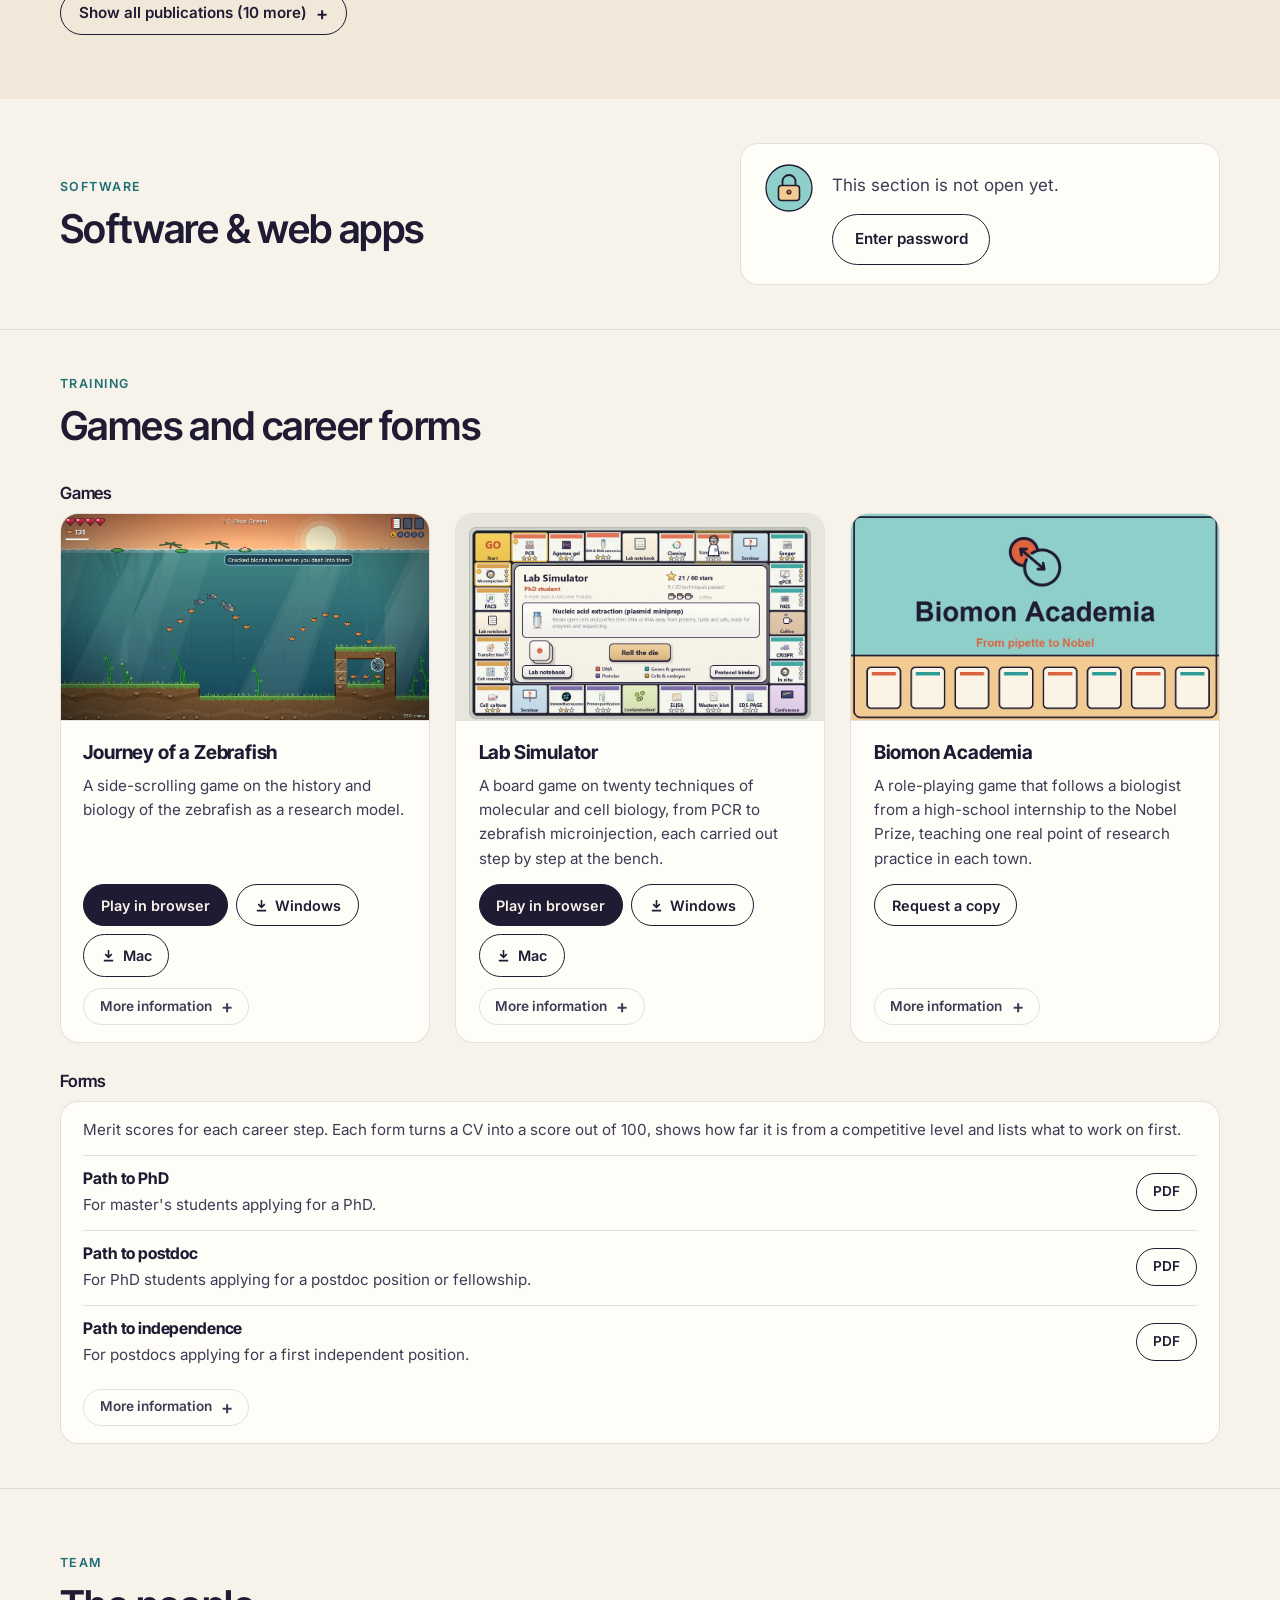
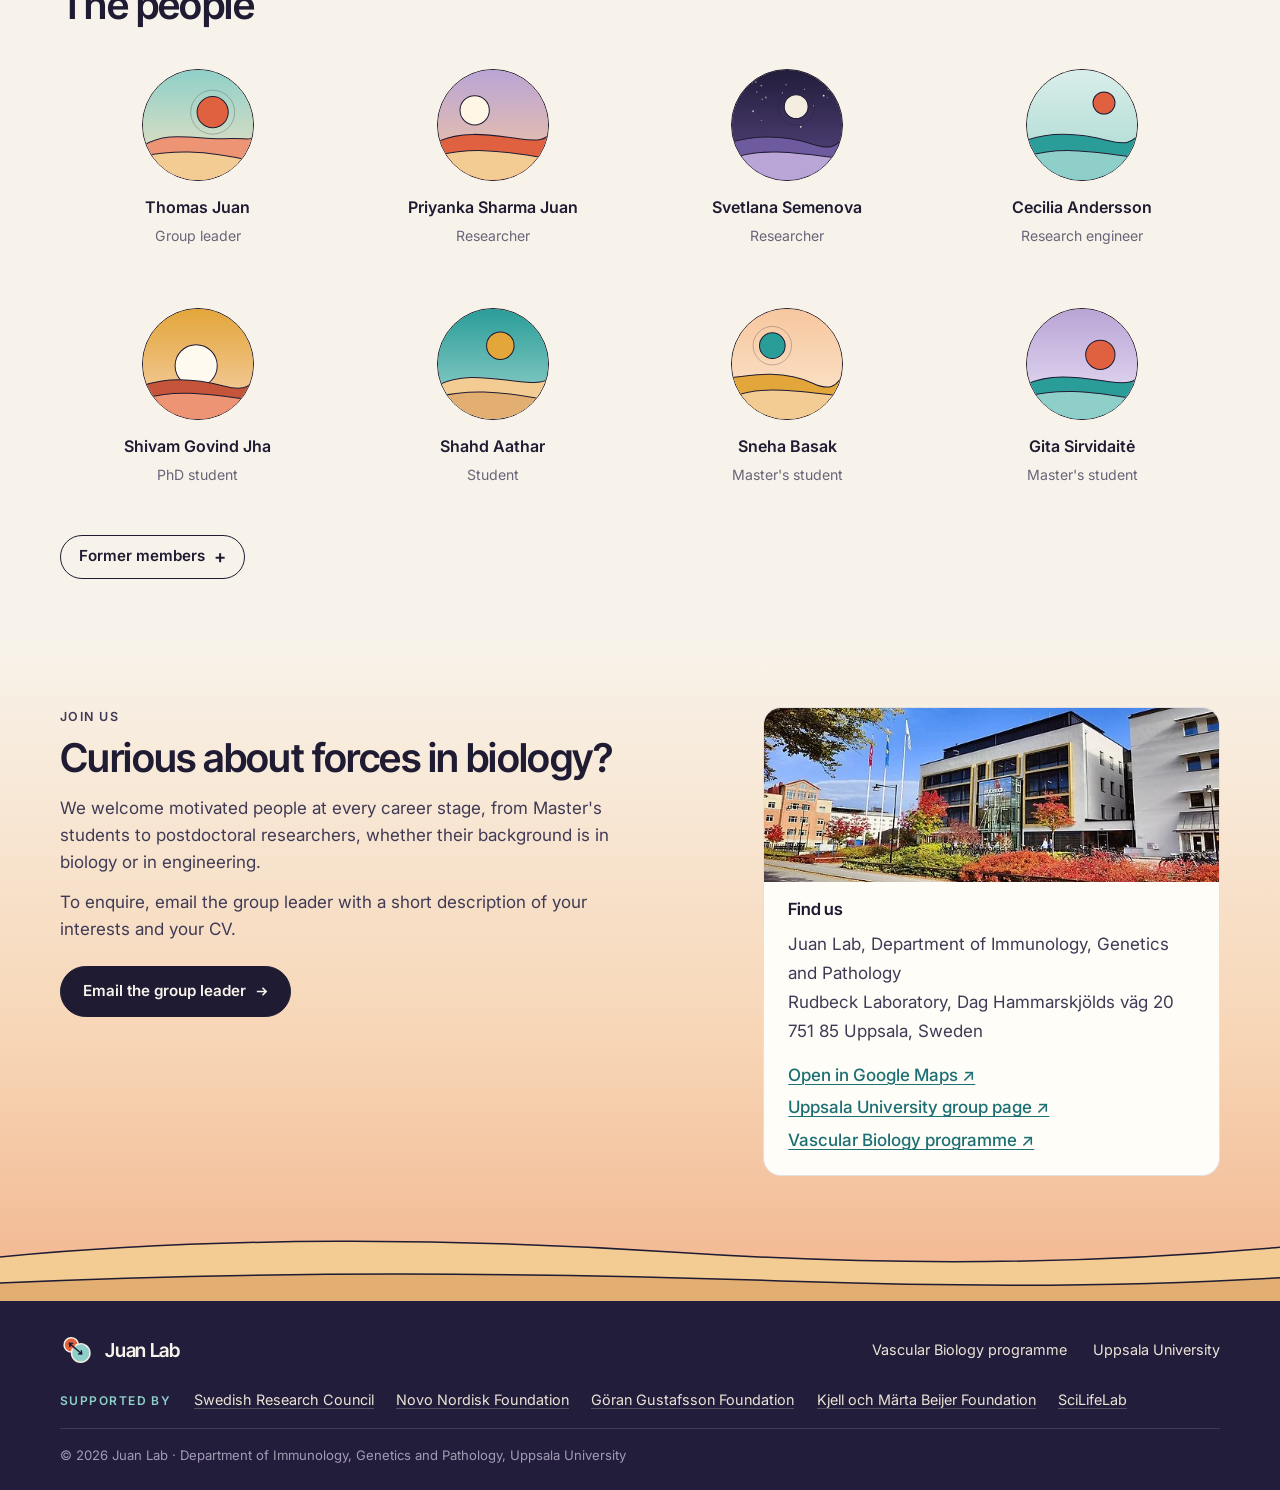
==== commit 63a4d373: "Add Biomon Academia card (info only) and show Games as three panels Co-Authored-By: Claude Sonnet 5." ====
--- a/index.html
+++ b/index.html
@@ -26,7 +26,7 @@
   <link rel="preconnect" href="https://fonts.googleapis.com">
   <link rel="preconnect" href="https://fonts.gstatic.com" crossorigin>
   <link href="https://fonts.googleapis.com/css2?family=Inter+Tight:wght@500;600&family=Inter:wght@400;500;600&display=swap" rel="stylesheet">
-  <link rel="stylesheet" href="assets/css/style.css?v=20261121c">
+  <link rel="stylesheet" href="assets/css/style.css?v=20261121d">
 
   <script type="application/ld+json">
   {
@@ -404,6 +404,25 @@
               </details>
             </div>
           </article>
+          <article class="game">
+            <img src="assets/img/games/biomon-academia.webp?v=20261121" alt="Title card of Biomon Academia: the Juan Lab heart logo above the title and the line From pipette to Nobel" width="960" height="540" loading="lazy">
+            <div class="game-body">
+              <h4>Biomon Academia</h4>
+              <p>A role-playing game that follows a biologist from a high-school internship to the Nobel Prize, teaching one real point of research practice in each town.</p>
+              <div class="game-links">
+                <a class="btn btn--light" href="mailto:thomas.juan@igp.uu.se?subject=Biomon%20Academia">Request a copy</a>
+              </div>
+              <details class="more">
+                <summary>More information</summary>
+                <dl class="game-info">
+                  <dt>The game</dt>
+                  <dd>You climb the career ladder from BSc to PhD, postdoc, faculty job and tenure, then face peer review and a rival's scoop. Along the way the characters teach p-values, controls, FAIR data, the 3Rs and more.</dd>
+                  <dt>Availability</dt>
+                  <dd>Biomon Academia is a fan project based on a 2004 Nintendo game. It contains material that belongs to Nintendo, so it is not offered for download here. Write to ask for a copy.</dd>
+                </dl>
+              </details>
+            </div>
+          </article>
           </div>
 
           <div class="subsection" id="forms">
--- a/assets/css/style.css
+++ b/assets/css/style.css
@@ -319,7 +319,7 @@
 .band-row .section-head { margin-bottom: 0; }
 /* the Training band: heading on top, then Games (cards side by side), then Forms */
 .subsections { display: grid; gap: 1.8rem; }
-#games { display: grid; grid-template-columns: repeat(2, minmax(0, 1fr)); gap: 1.2rem 2rem; align-items: stretch; }
+#games { display: grid; grid-template-columns: repeat(3, minmax(0, 1fr)); gap: 1.2rem 1.6rem; align-items: stretch; }
 #games .sub-title { grid-column: 1 / -1; margin-bottom: -.6rem; }
 /* the game cards share their rows (picture, title, text, buttons, more), so both are the same
    size and their buttons line up, whatever the length of each paragraph */
@@ -327,7 +327,7 @@
   #games .game { display: grid; grid-row: span 5; grid-template-rows: subgrid; row-gap: 0; }
   #games .game-body { grid-row: span 4; display: grid; grid-template-rows: subgrid; row-gap: 0; align-items: start; }
 }
-@media (max-width: 860px) { #games { grid-template-columns: 1fr; } }
+@media (max-width: 1000px) { #games { grid-template-columns: 1fr; } }
 .sub-title { font-family: var(--display); font-size: 1.05rem; font-weight: 600; letter-spacing: -0.01em; margin-bottom: .6rem; }
 #software-content { margin-top: clamp(2rem, 4vw, 3rem); }
 
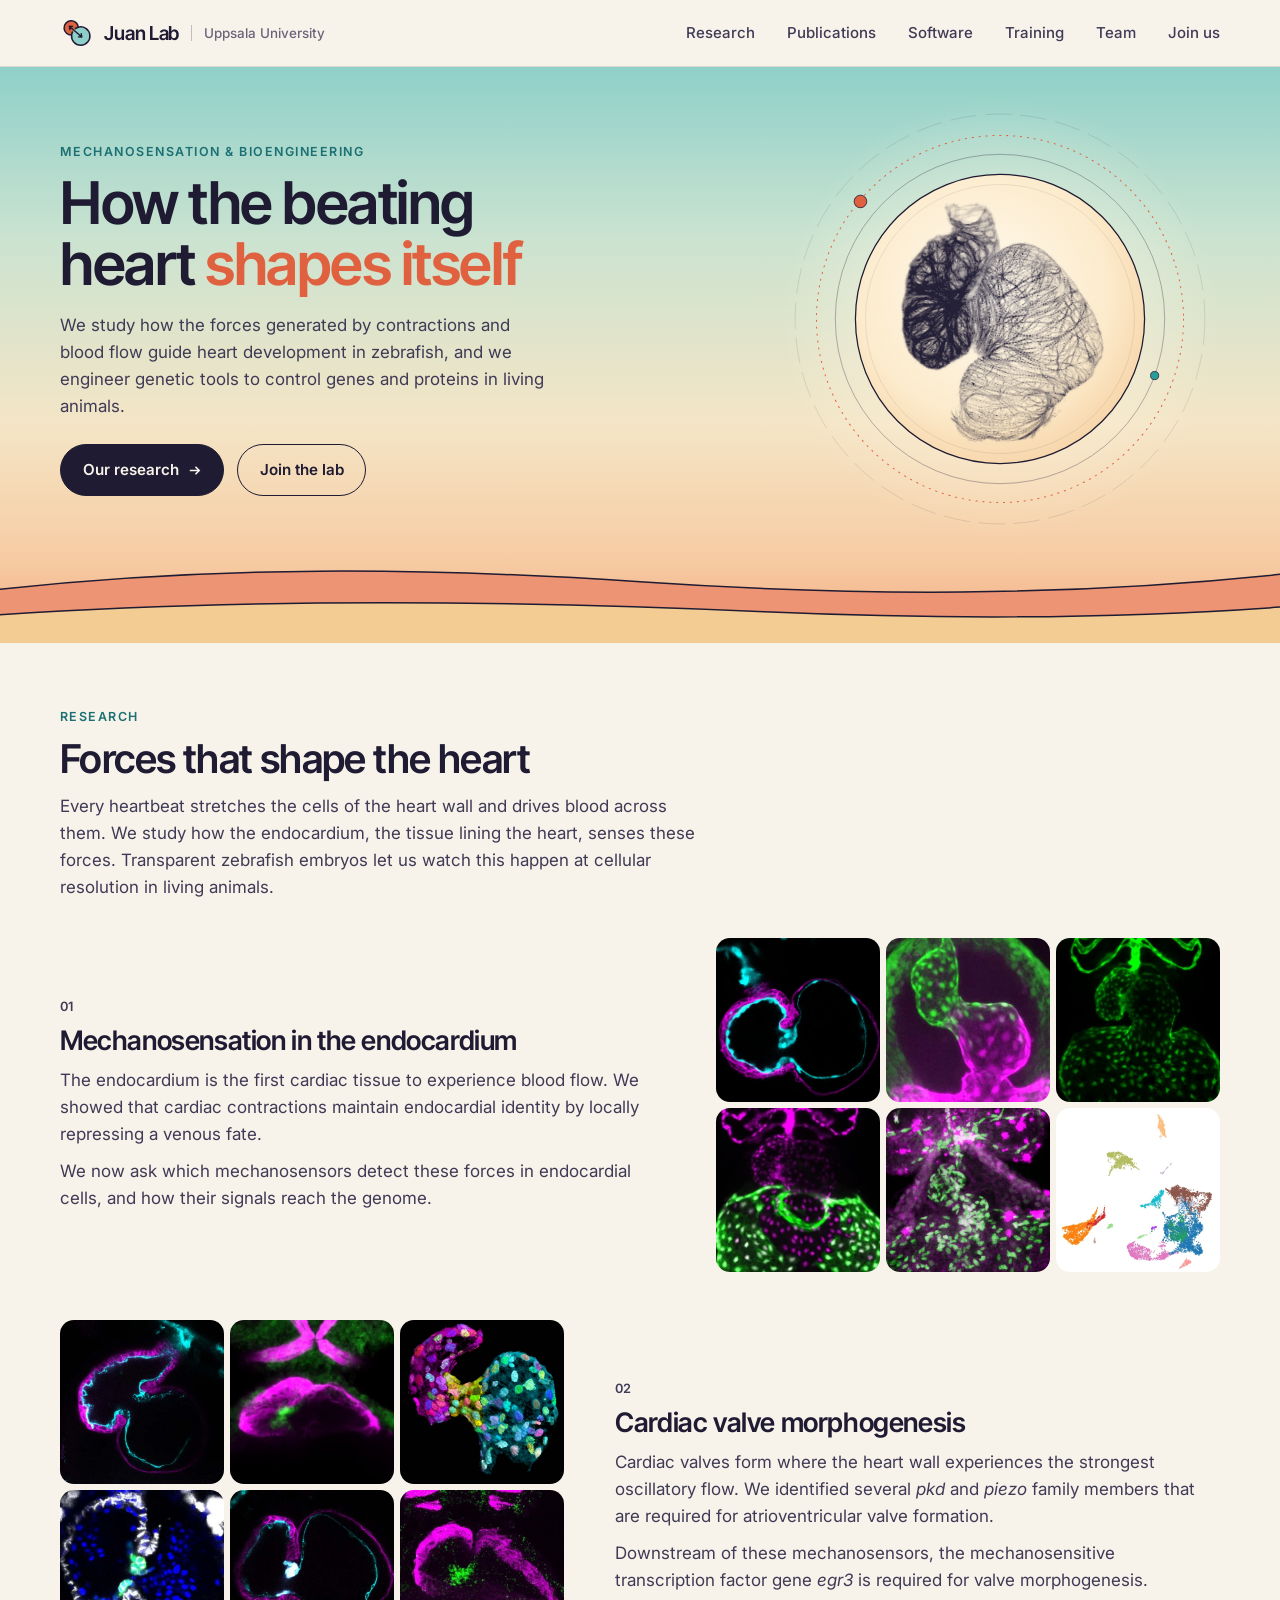
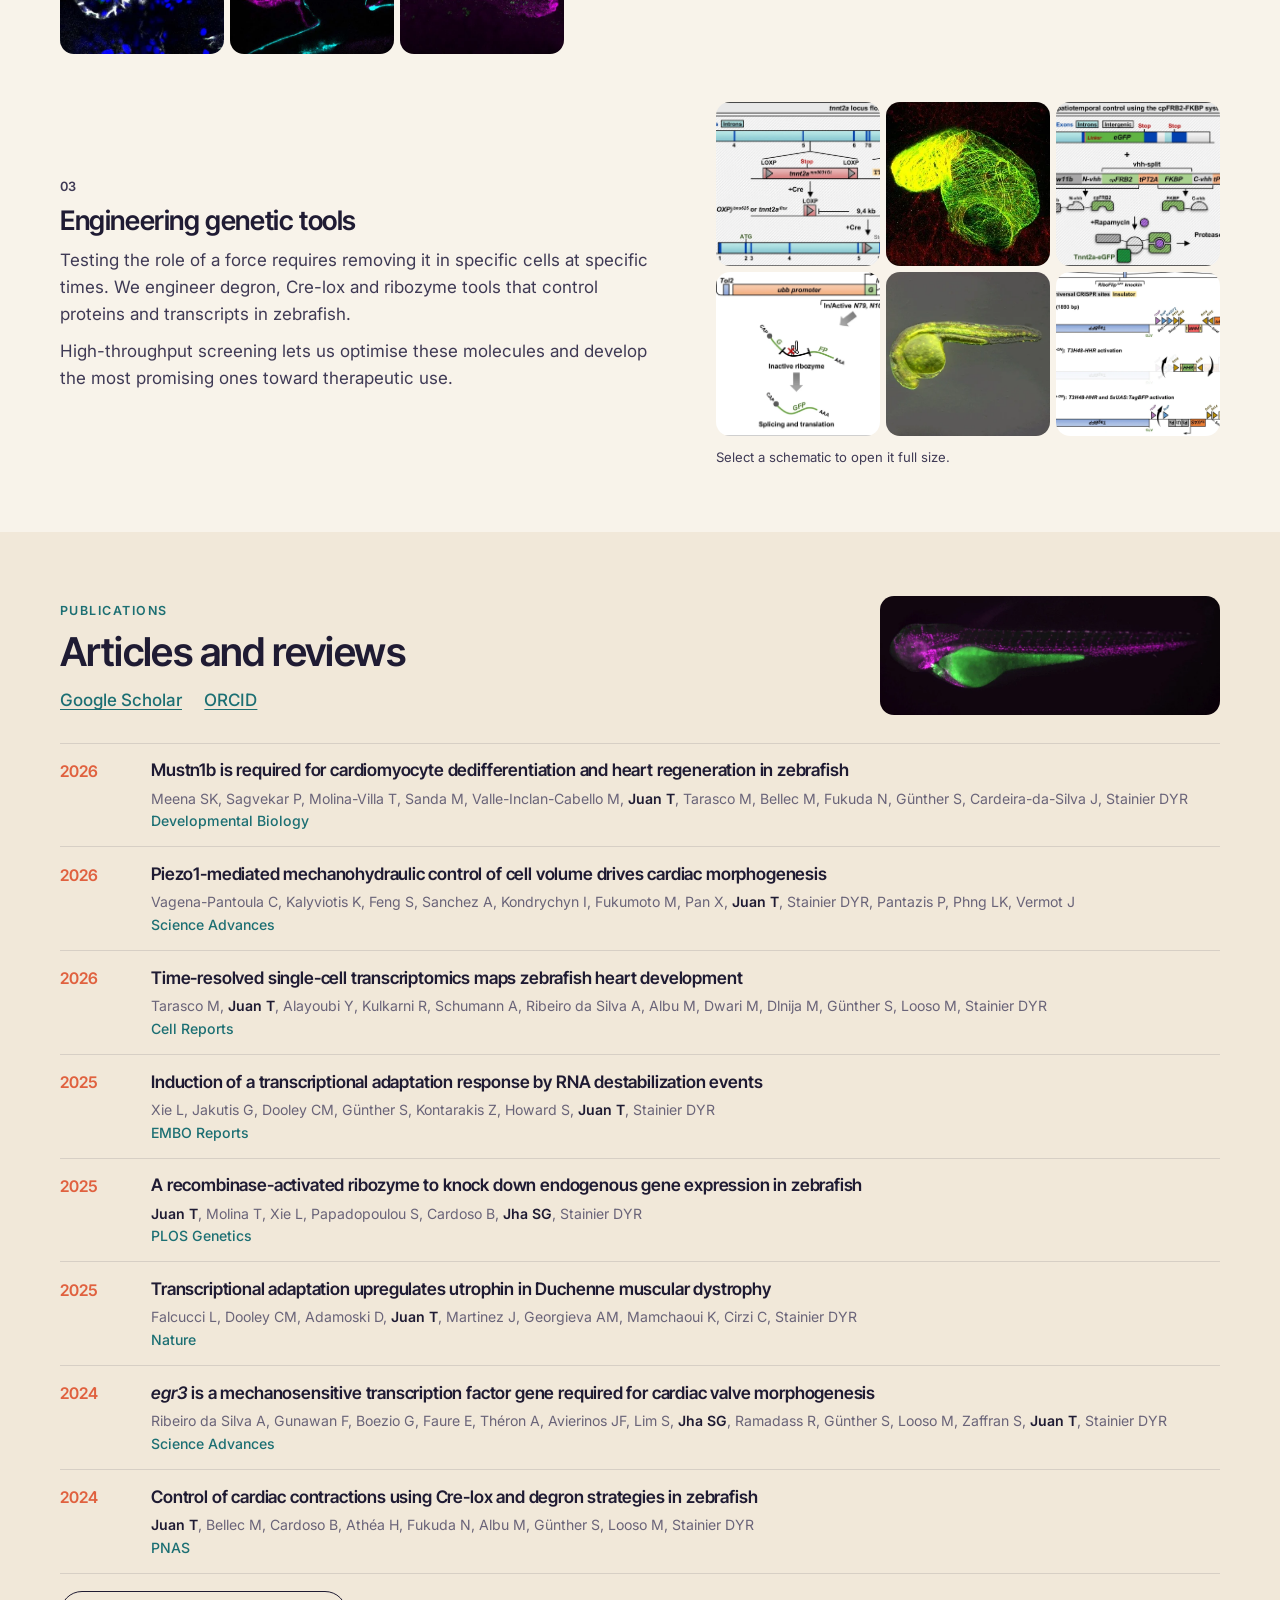
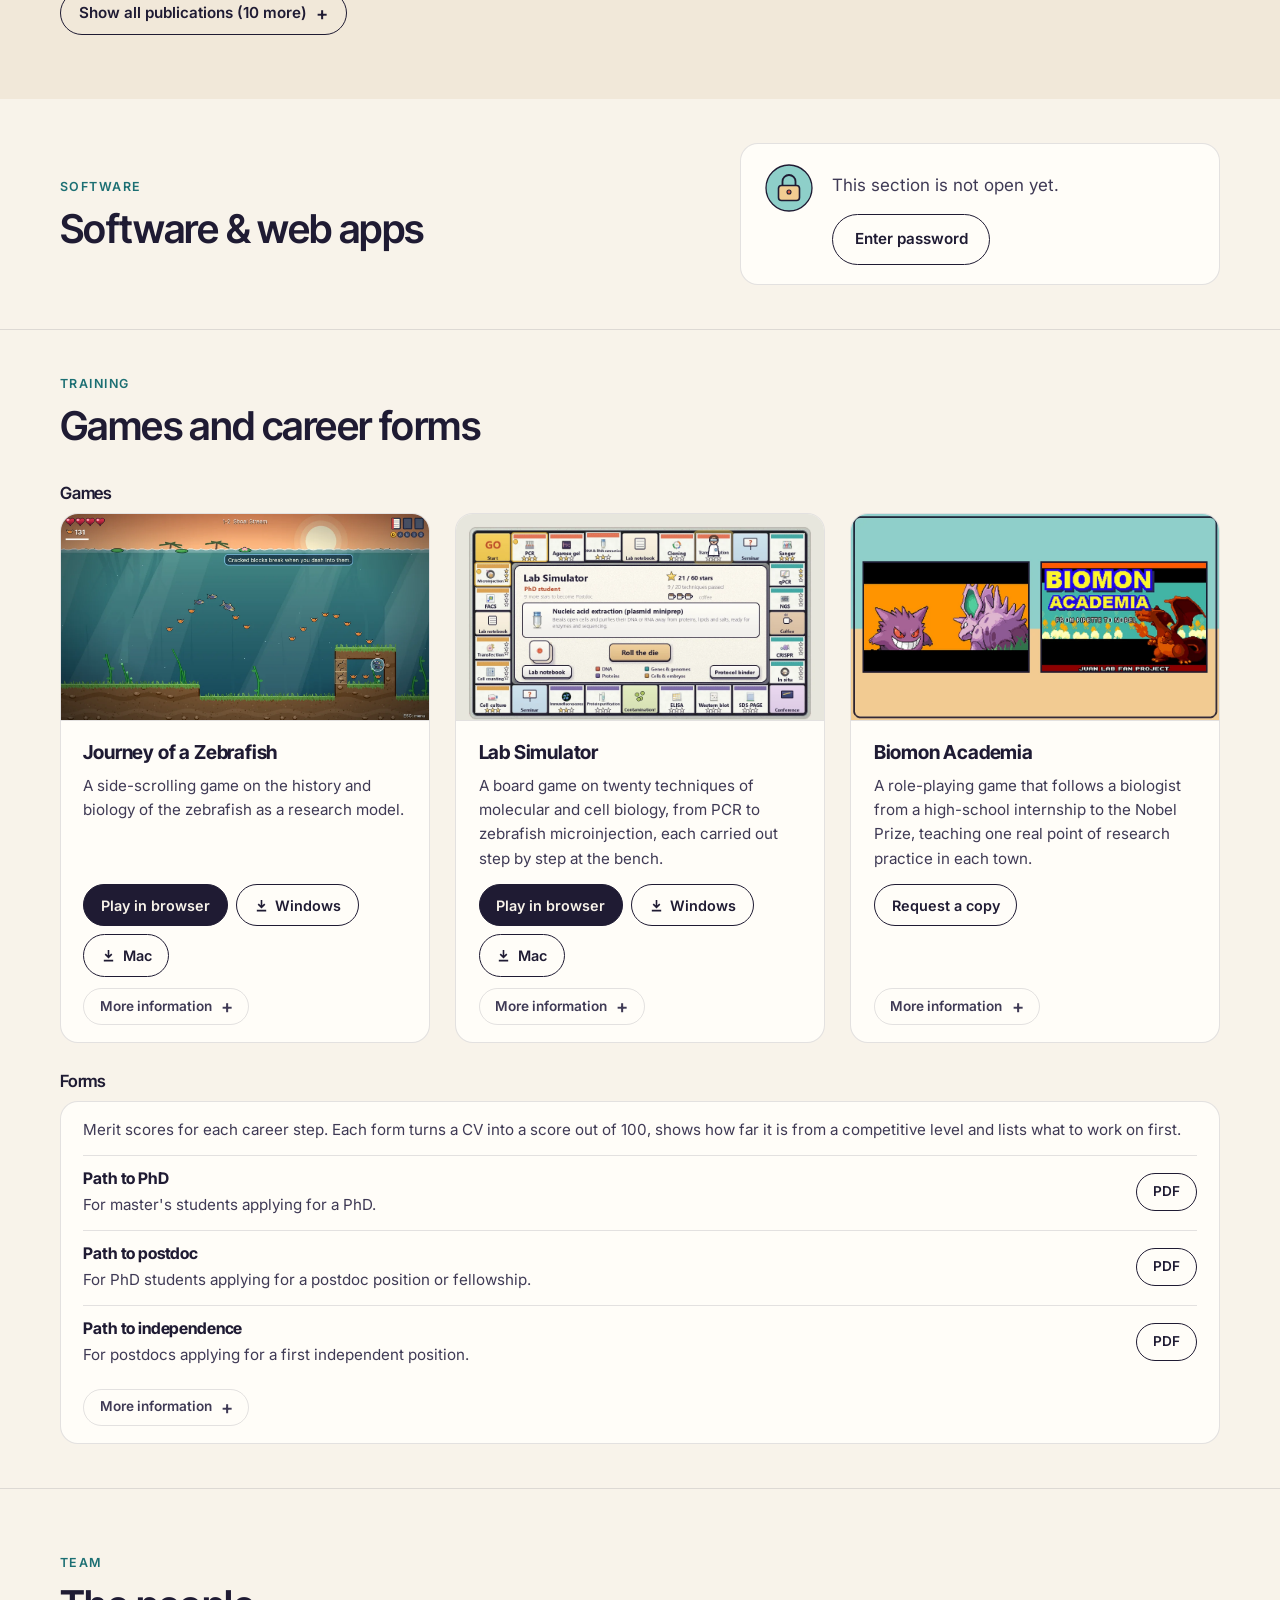
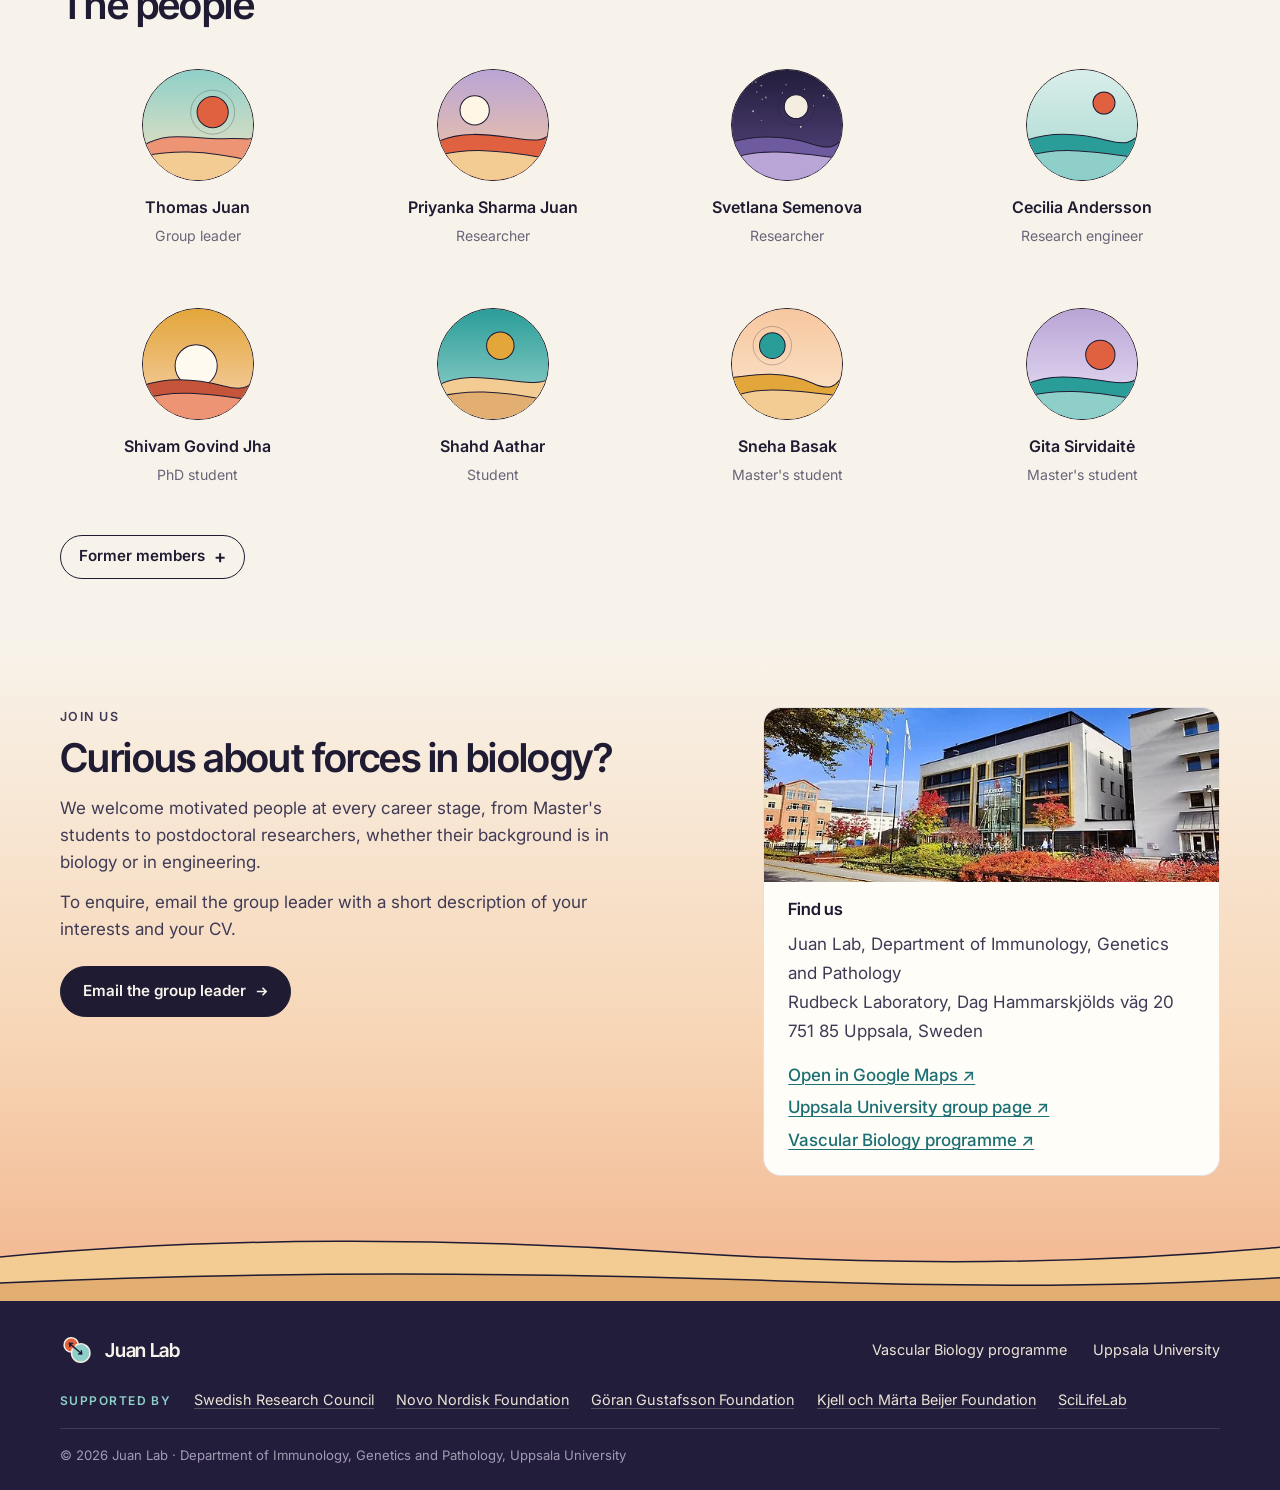
==== commit e9c7b28f: "Biomon Academia card: use two in-game screenshots Co-Authored-By: Claude Sonnet 5.5 <noreply@anthrop" ====
--- a/index.html
+++ b/index.html
@@ -378,7 +378,7 @@
             </div>
           </article>
           <article class="game">
-            <img src="assets/img/games/lab-simulator.webp?v=20261121" alt="The game board: lab benches for twenty techniques around a central panel with the die" width="960" height="540" loading="lazy">
+            <img src="assets/img/games/lab-simulator.webp?v=20261121" alt="The game board: lab benches for twenty techniques around a central panel with the dice" width="960" height="540" loading="lazy">
             <div class="game-body">
               <h4>Lab Simulator</h4>
               <p>A board game on twenty techniques of molecular and cell biology, from PCR to zebrafish microinjection, each carried out step by step at the bench.</p>
@@ -391,7 +391,7 @@
                 <summary>More information</summary>
                 <dl class="game-info">
                   <dt>The game</dt>
-                  <dd>Roll the die to move between benches. At each bench you find the reagents, pipette, calculate, time the reaction and read the result. Every step ends with a fact about the technique, and each bench has three difficulty levels.</dd>
+                  <dd>Roll the dice to move between benches. At each bench you find the reagents, pipette, calculate, time the reaction and read the result. Every step ends with a fact about the technique, and each bench has three difficulty levels.</dd>
                   <dt>In the browser</dt>
                   <dd>Needs a mouse. Progress is kept in that browser. The first visit downloads about 15 MB.</dd>
                   <dt>Download for Windows</dt>
@@ -405,7 +405,7 @@
             </div>
           </article>
           <article class="game">
-            <img src="assets/img/games/biomon-academia.webp?v=20261121" alt="Title card of Biomon Academia: the Juan Lab heart logo above the title and the line From pipette to Nobel" width="960" height="540" loading="lazy">
+            <img src="assets/img/games/biomon-academia.webp?v=20261121b" alt="Two screens from Biomon Academia: the opening battle scene and the title screen" width="960" height="540" loading="lazy">
             <div class="game-body">
               <h4>Biomon Academia</h4>
               <p>A role-playing game that follows a biologist from a high-school internship to the Nobel Prize, teaching one real point of research practice in each town.</p>
